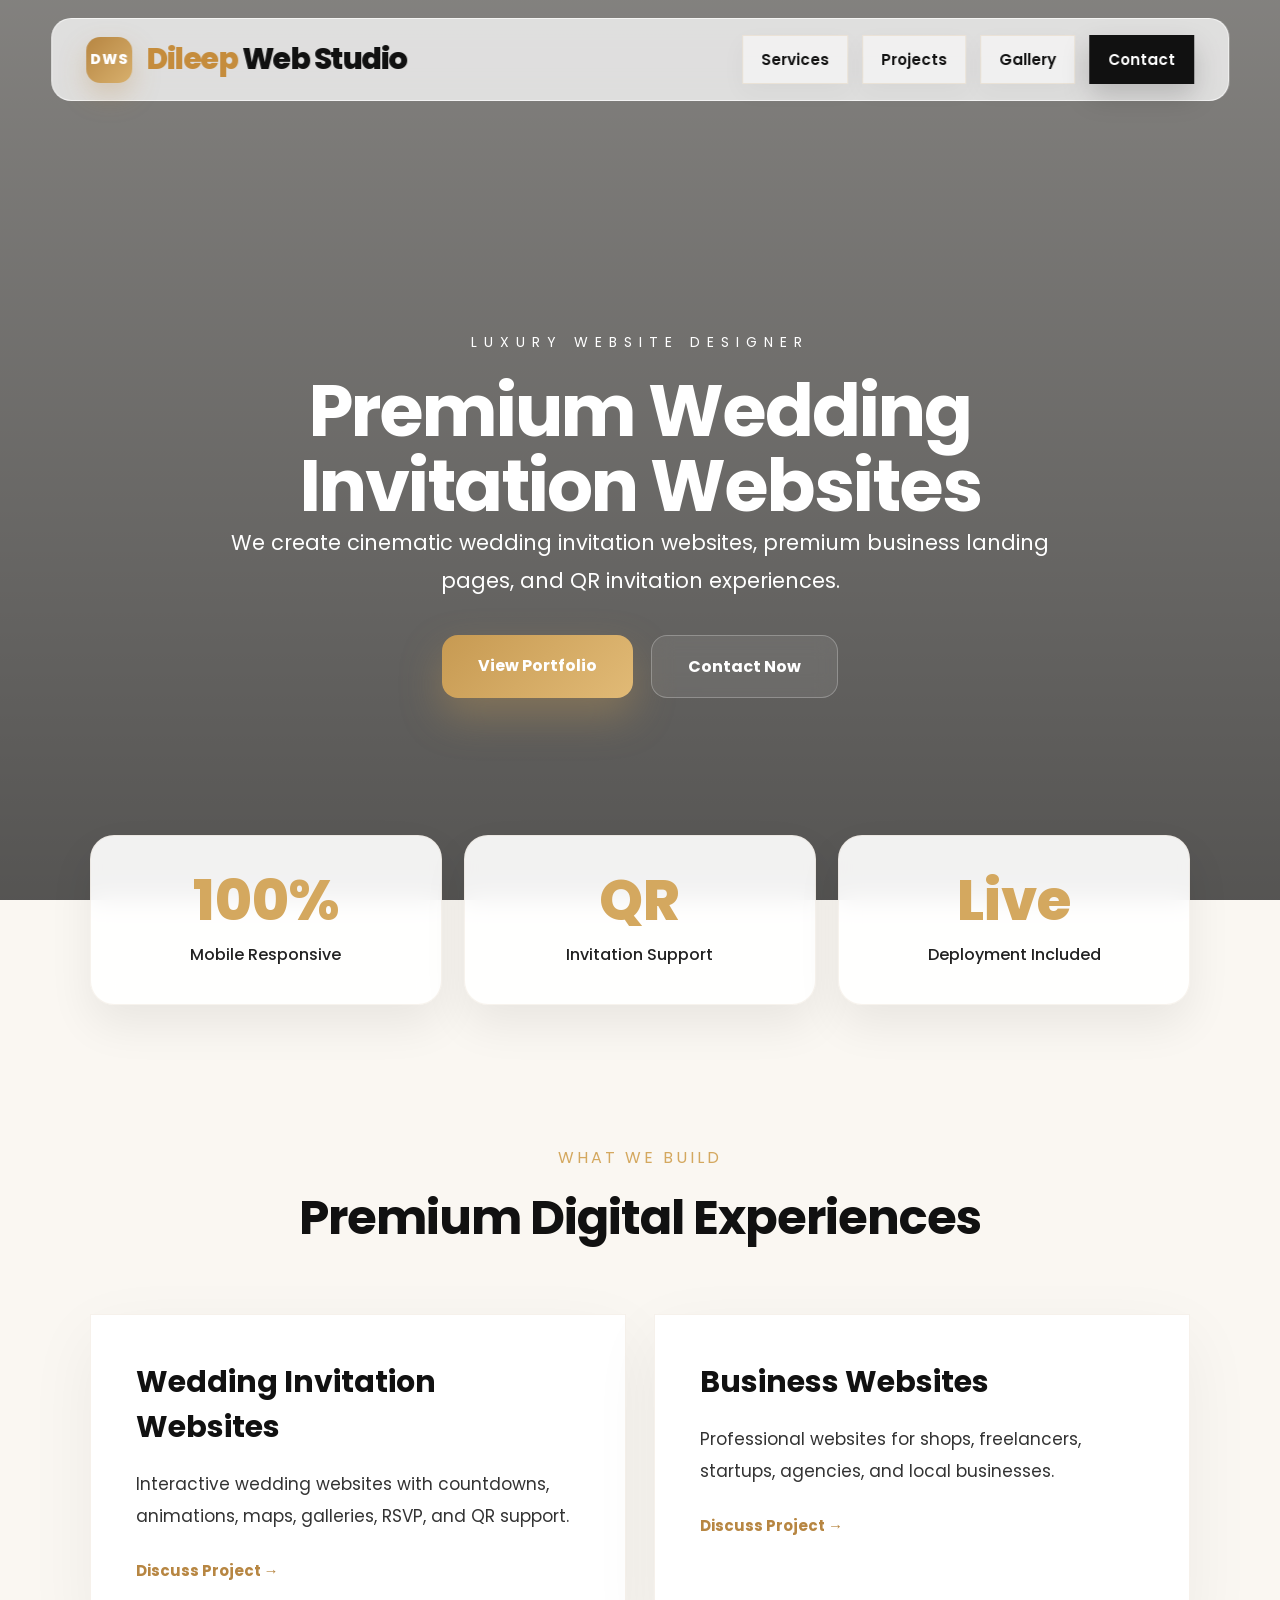
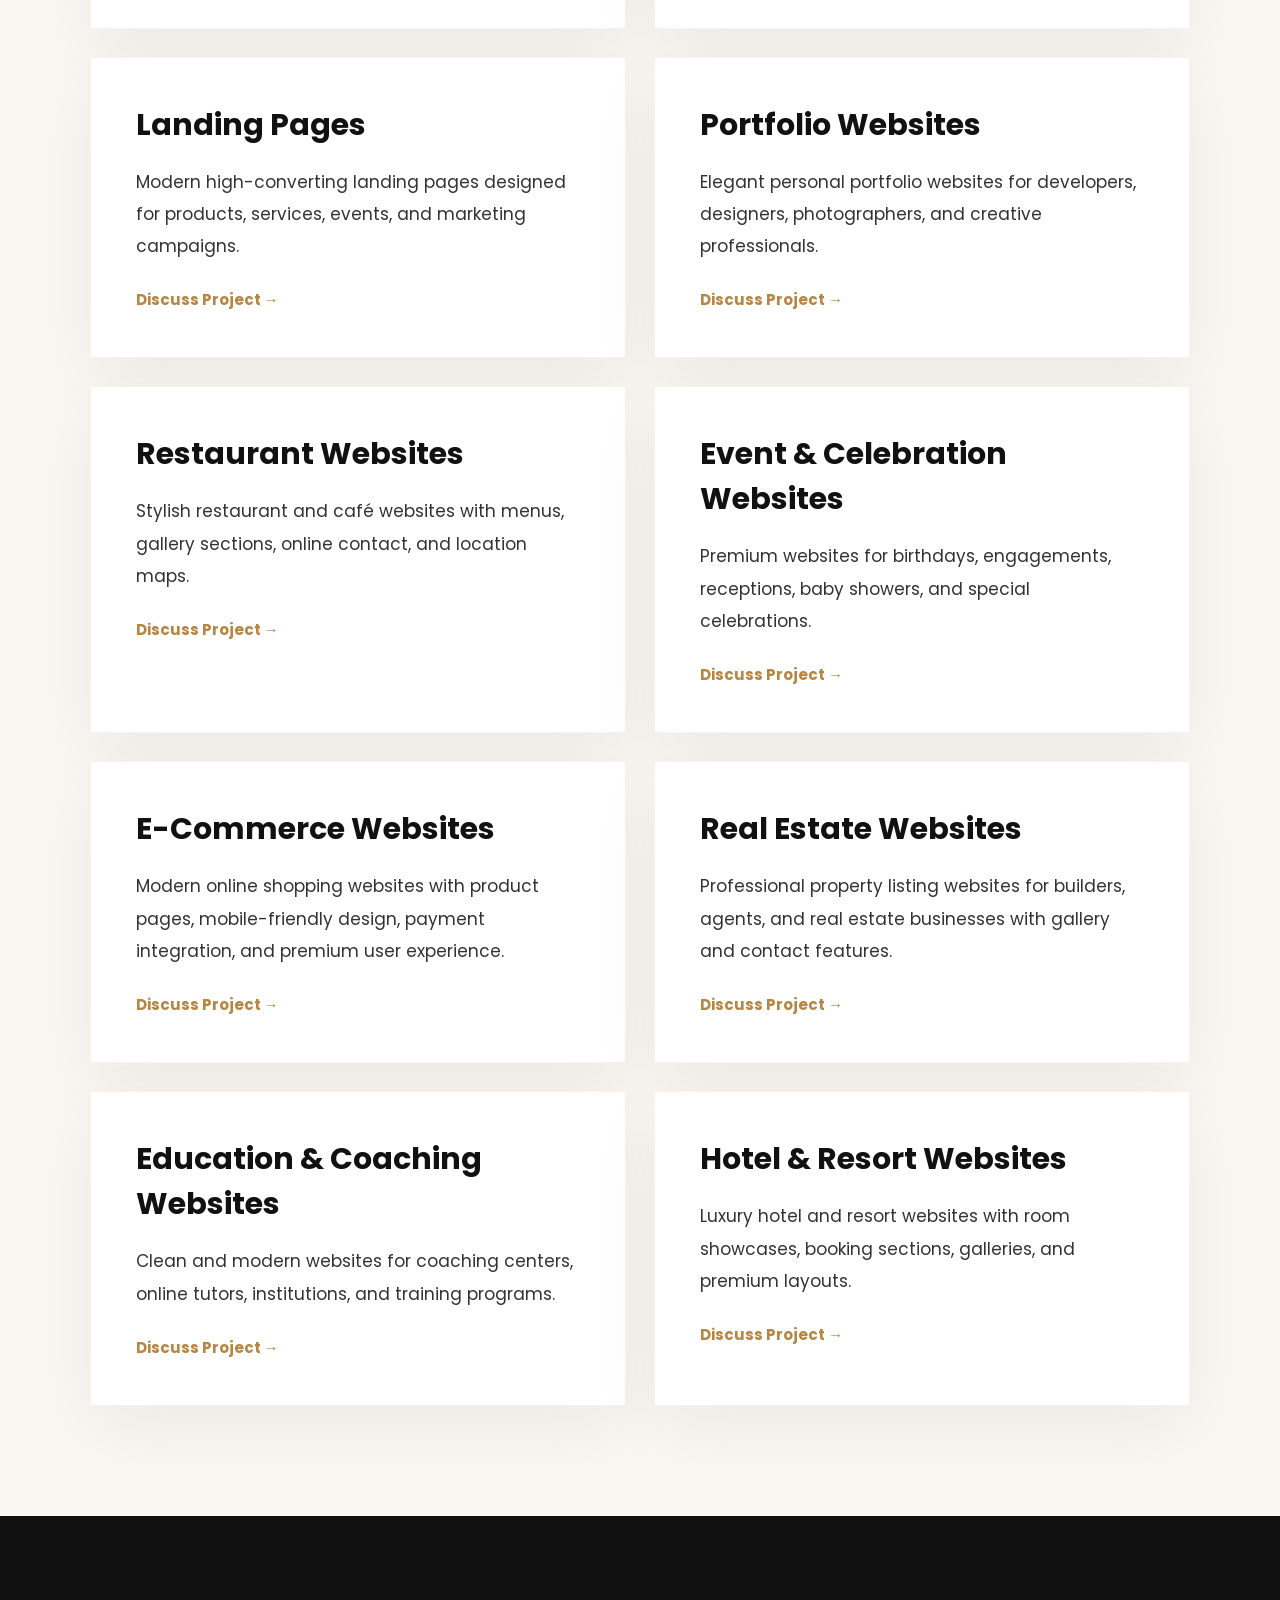
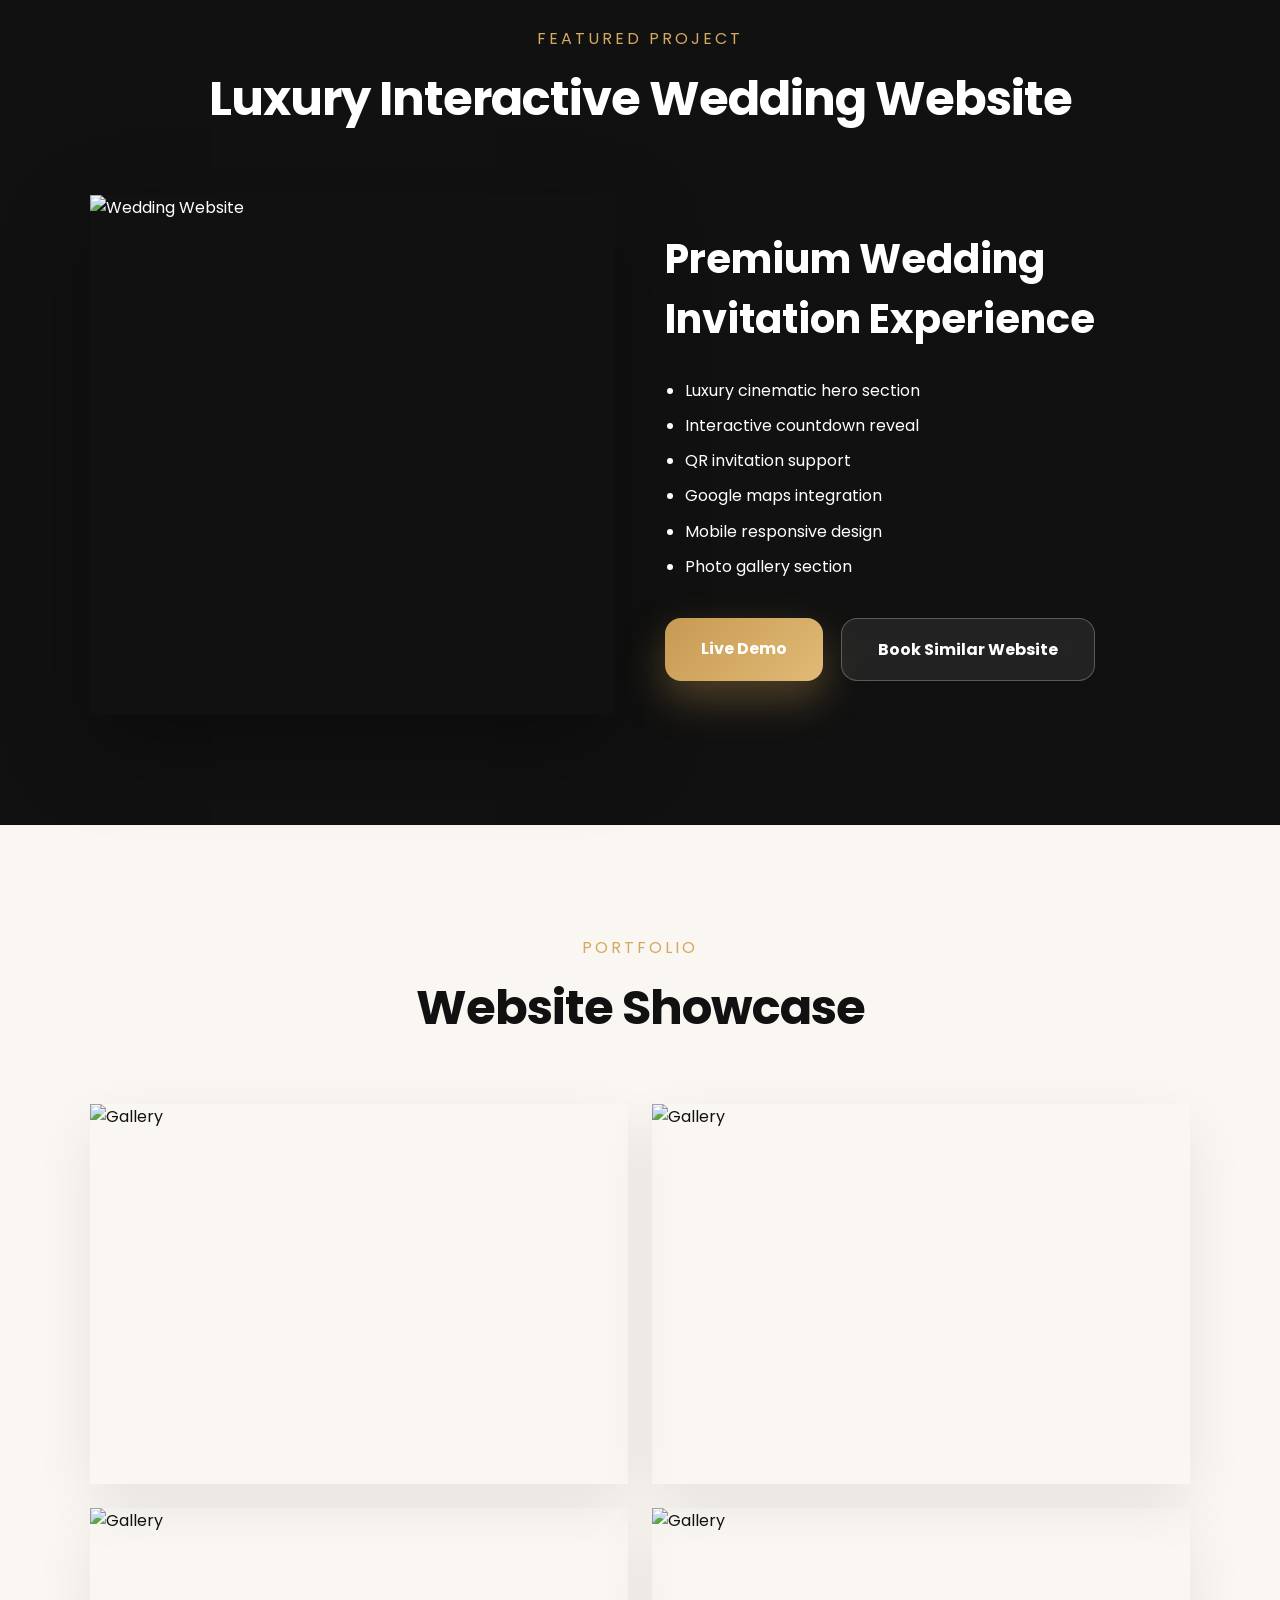
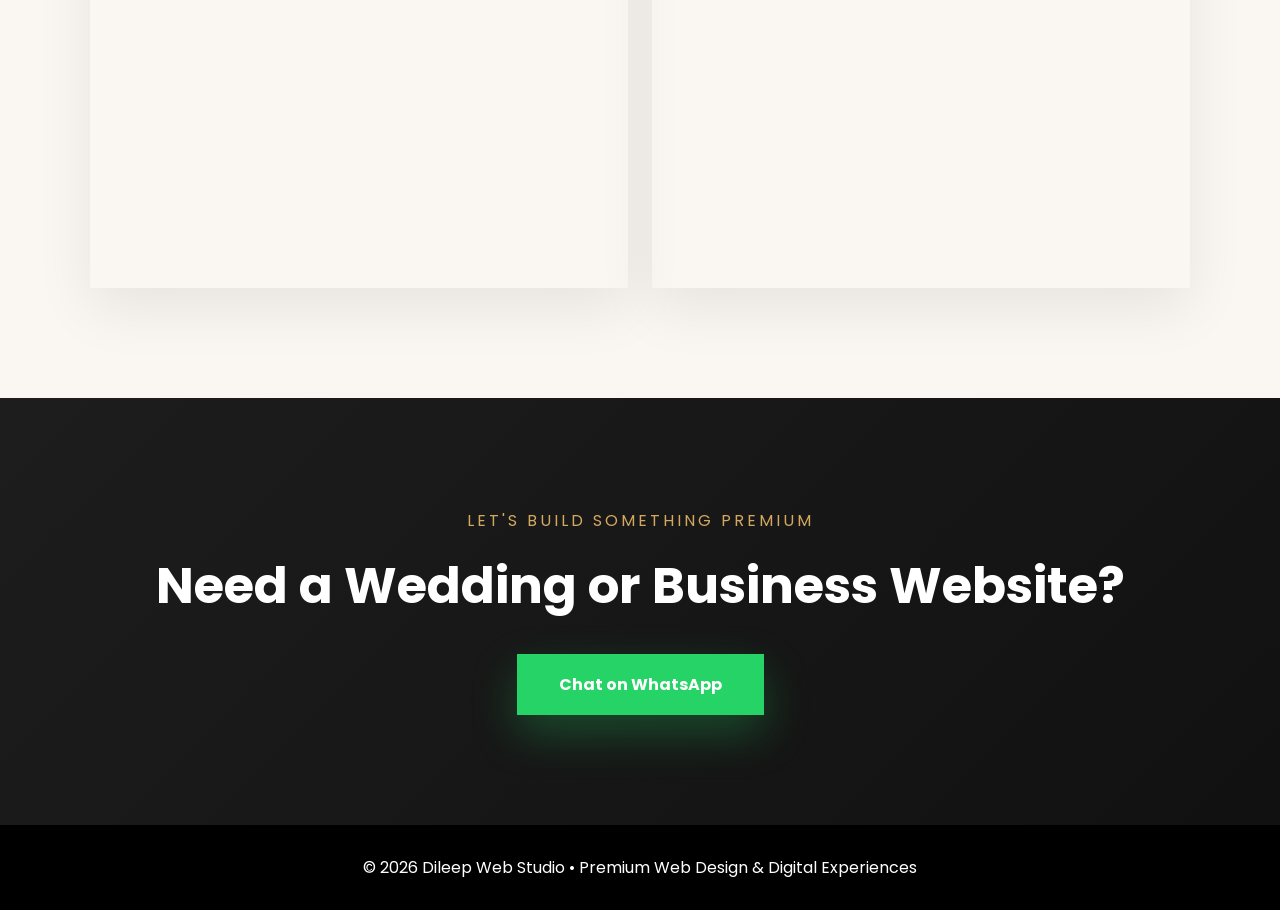
==== index.html @ 104f967a "Updated premium portfolio website UI" ====
<!DOCTYPE html>
<html lang="en">
<head>
  <meta charset="UTF-8" />
  <meta name="viewport" content="width=device-width, initial-scale=1.0" />
  <title>Dileep Web Studio</title>

  <link rel="preconnect" href="https://fonts.googleapis.com">
  <link rel="preconnect" href="https://fonts.gstatic.com" crossorigin>
  <link href="https://fonts.googleapis.com/css2?family=Poppins:wght@300;400;500;600;700&display=swap" rel="stylesheet">

  <link rel="stylesheet" href="style.css" />
</head>

<body>

<header class="navbar">
  <div class="logo">
  <span class="logo-icon">DWS</span>
  <span class="logo-text"><span>Dileep</span> Web Studio</span>
</div>

  <nav>
    <a href="#services">Services</a>
    <a href="#projects">Projects</a>
    <a href="#gallery">Gallery</a>
    <a href="#contact">Contact</a>
  </nav>

  <button class="menu-btn">☰</button>
</header>

<section class="hero">
  <div class="overlay"></div>

  <div class="hero-content">
    <p class="tag">Luxury Website Designer</p>

    <h1>
      Premium Wedding <br>
      Invitation Websites
    </h1>

    <p class="hero-text">
      We create cinematic wedding invitation websites, premium business landing pages,
      and QR invitation experiences.
    </p>

    <div class="hero-buttons">
      <a href="#projects" class="btn primary">View Portfolio</a>
      <a href="#contact" class="btn secondary">Contact Now</a>
    </div>
  </div>
</section>

<section class="stats">
  <div class="stat-card">
    <h2>100%</h2>
    <p>Mobile Responsive</p>
  </div>

  <div class="stat-card">
    <h2>QR</h2>
    <p>Invitation Support</p>
  </div>

  <div class="stat-card">
    <h2>Live</h2>
    <p>Deployment Included</p>
  </div>
</section>

<section class="services" id="services">
  <div class="section-title">
    <p>WHAT WE BUILD</p>
    <h2>Premium Digital Experiences</h2>
  </div>

  <div class="service-grid">
   <div class="service-card">
  <h3>Wedding Invitation Websites</h3>

  <p>
    Interactive wedding websites with countdowns,
    animations, maps, galleries, RSVP, and QR support.
  </p>
  <a 
  href="https://wa.me/91YOURNUMBER?text=Hi%20I%20need%20a%20Wedding%20Invitation%20Website"
  class="service-link"
  target="_blank"
>
  Discuss Project →
</a>
</div>

<div class="service-card">
  <h3>Business Websites</h3>

  <p>
    Professional websites for shops, freelancers,
    startups, agencies, and local businesses.
  </p>
  <a 
  href="https://wa.me/91YOURNUMBER?text=Hi%20I%20need%20a%20Business%20Website"
  class="service-link"
  target="_blank"
>
  Discuss Project →
</a>
</div>

<div class="service-card">
  <h3>Landing Pages</h3>

  <p>
    Modern high-converting landing pages designed
    for products, services, events, and marketing campaigns.
  </p>
  <a 
  href="https://wa.me/91YOURNUMBER?text=Hi%20I%20need%20a%20Landing%20Page"
  class="service-link"
  target="_blank"
>
  Discuss Project →
</a>
</div>

<div class="service-card">
  <h3>Portfolio Websites</h3>

  <p>
    Elegant personal portfolio websites for developers,
    designers, photographers, and creative professionals.
  </p>
  <a 
  href="https://wa.me/91YOURNUMBER?text=Hi%20I%20need%20a%20Portfolio%20Website"
  class="service-link"
  target="_blank"
>
  Discuss Project →
</a>
</div>

<div class="service-card">
  <h3>Restaurant Websites</h3>

  <p>
    Stylish restaurant and café websites with menus,
    gallery sections, online contact, and location maps.
  </p>
  <a 
  href="https://wa.me/91YOURNUMBER?text=Hi%20I%20need%20a%20Restaurant%20Website"
  class="service-link"
  target="_blank"
>
  Discuss Project →
</a>
</div>

<div class="service-card">
  <h3>Event & Celebration Websites</h3>

  <p>
    Premium websites for birthdays, engagements,
    receptions, baby showers, and special celebrations.
  </p>
    <a 
  href="https://wa.me/91YOURNUMBER?text=Hi%20I%20need%20a%20Event%20Website"
  class="service-link"
  target="_blank"
>
  Discuss Project →
</a>
</div>
<div class="service-card">
  <h3>E-Commerce Websites</h3>

  <p>
    Modern online shopping websites with product pages,
    mobile-friendly design, payment integration,
    and premium user experience.
  </p>
    <a 
  href="https://wa.me/91YOURNUMBER?text=Hi%20I%20need%20a%20E-Commerce%20Website"
  class="service-link"
  target="_blank"
>
  Discuss Project →
</a>
</div>

<div class="service-card">
  <h3>Real Estate Websites</h3>

  <p>
    Professional property listing websites for builders,
    agents, and real estate businesses with gallery
    and contact features.
  </p>
    <a 
  href="https://wa.me/91YOURNUMBER?text=Hi%20I%20need%20a%20Real%20Estate%20Website"
  class="service-link"
  target="_blank"
>
  Discuss Project →
</a>
</div>

<div class="service-card">
  <h3>Education & Coaching Websites</h3>

  <p>
    Clean and modern websites for coaching centers,
    online tutors, institutions, and training programs.
  </p>
    <a 
  href="https://wa.me/91YOURNUMBER?text=Hi%20I%20need%20a%20Education%20Website"
  class="service-link"
  target="_blank"
>
  Discuss Project →
</a>
</div>

<div class="service-card">
  <h3>Hotel & Resort Websites</h3>

  <p>
    Luxury hotel and resort websites with room showcases,
    booking sections, galleries, and premium layouts.
  </p>
    <a 
  href="https://wa.me/91YOURNUMBER?text=Hi%20I%20need%20a%20Hotel%20Website"
  class="service-link"
  target="_blank"
>
  Discuss Project →
</a>
</div>
  </div>
</section>

<section class="projects" id="projects">
  <div class="section-title light">
    <p>FEATURED PROJECT</p>
    <h2>Luxury Interactive Wedding Website</h2>
  </div>

  <div class="project-box">
    <div class="project-image">
      <img src="https://images.unsplash.com/photo-1519741497674-611481863552?q=80&w=1600&auto=format&fit=crop" alt="Wedding Website">
    </div>

    <div class="project-content">
      <h3>Premium Wedding Invitation Experience</h3>

      <ul>
        <li>Luxury cinematic hero section</li>
        <li>Interactive countdown reveal</li>
        <li>QR invitation support</li>
        <li>Google maps integration</li>
        <li>Mobile responsive design</li>
        <li>Photo gallery section</li>
      </ul>

      <div class="project-buttons">
        <a 
  href="https://www.dileepwebstudio.com/couples/dileep-shashikala/" 
  class="btn primary"
  target="_blank"
>
  Live Demo
</a>
        <a href="#contact" class="btn secondary">Book Similar Website</a>
      </div>
    </div>
  </div>
</section>

<section class="gallery" id="gallery">
  <div class="section-title">
    <p>PORTFOLIO</p>
    <h2>Website Showcase</h2>
  </div>

  <div class="gallery-grid">
    <img src="https://images.unsplash.com/photo-1520854221256-17451cc331bf?q=80&w=1200&auto=format&fit=crop" alt="Gallery">
    <img src="https://images.unsplash.com/photo-1511285560929-80b456fea0bc?q=80&w=1200&auto=format&fit=crop" alt="Gallery">
    <img src="https://images.unsplash.com/photo-1519225421980-715cb0215aed?q=80&w=1200&auto=format&fit=crop" alt="Gallery">
    <img src="https://images.unsplash.com/photo-1522673607200-164d1b6ce486?q=80&w=1200&auto=format&fit=crop" alt="Gallery">
  </div>
</section>

<section class="contact" id="contact">
  <div class="contact-box">
    <p>LET'S BUILD SOMETHING PREMIUM</p>
    <h2>Need a Wedding or Business Website?</h2>

    <a href="https://wa.me/919999999999" class="whatsapp-btn">
      Chat on WhatsApp
    </a>
  </div>
</section>

<footer>
  <p>© 2026 Dileep Web Studio • Premium Web Design & Digital Experiences</p>
</footer>

<script src="script.js"></script>
<script>
  const menuBtn = document.querySelector(".menu-btn");
  const navMenu = document.querySelector("nav");
  const navLinks = document.querySelectorAll("nav a");

  menuBtn.addEventListener("click", () => {
    navMenu.classList.toggle("active");
  });

  navLinks.forEach((link) => {
    link.addEventListener("click", () => {
      navMenu.classList.remove("active");
    });
  });
</script>
</body>
</html>
---- style.css ----
*{
  margin:0;
  padding:0;
  box-sizing:border-box;
}

html{
  scroll-behavior:smooth;
}

body{
  font-family:'Poppins',sans-serif;
  background:#faf7f2;
  color:#111;
  overflow-x:hidden;
}

img{
  width:100%;
  display:block;
}

/* =========================
   PREMIUM NAVBAR
========================= */

.navbar{
  position:fixed;
  top:18px;
  left:50%;
  transform:translateX(-50%);
  width:92%;
  max-width:1280px;
  z-index:1000;
border-radius:20px;
  display:flex;
  align-items:center;
  justify-content:space-between;

  padding:16px 34px;

  background:rgba(255,255,255,0.72);
  backdrop-filter:blur(18px);
  -webkit-backdrop-filter:blur(18px);

  border:1px solid rgba(255,255,255,0.65);
  box-shadow:0 18px 55px rgba(0,0,0,0.10);
}

.logo{
  display:flex;
  align-items:center;
  gap:14px;
  white-space:nowrap;
}

.logo-icon{
  width:46px;
  height:46px;

  display:flex;
  align-items:center;
  justify-content:center;

  background:linear-gradient(135deg,#b78642,#d8b06d);
  color:white;

  font-size:14px;
  font-weight:800;
  letter-spacing:1px;

  border-radius:14px;

  box-shadow:0 12px 28px rgba(183,134,66,0.28);
}

.logo-text{
  font-size:30px;
  font-weight:800;
  letter-spacing:-1.5px;
  color:#111;
}

.logo-text span{
  color:#c58c3c;
}

nav{
  display:flex;
  align-items:center;
  gap:14px;
}
.menu-btn{
  display:none;
  width:42px;
  height:42px;
  border:none;
  background:#111;
  color:#fff;
  font-size:22px;
  cursor:pointer;
}

nav a{
  text-decoration:none;
  color:#111;
  font-size:15px;
  font-weight:600;

  padding:12px 18px;

  background:rgba(255,255,255,0.55);
  border:1px solid rgba(197,140,60,0.14);

  box-shadow:0 8px 24px rgba(0,0,0,0.04);

  transition:0.35s ease;
}

nav a:hover{
  color:white;
  background:linear-gradient(135deg,#b78642,#d8b06d);
  transform:translateY(-3px);
  box-shadow:0 14px 30px rgba(183,134,66,0.28);
}

nav a::after{
  display:none;
}

nav a:last-child{
  color:white;
  background:#111;
  border:1px solid #111;
  box-shadow:0 12px 28px rgba(0,0,0,0.18);
}

nav a:last-child:hover{
  background:linear-gradient(135deg,#b78642,#d8b06d);
  border-color:transparent;
}

/* =========================
   HERO SECTION
========================= */

.hero{
  position:relative;
  height:100vh;

  background:
    url('https://images.unsplash.com/photo-1511285560929-80b456fea0bc?q=80&w=1800&auto=format&fit=crop')
    center/cover;

  display:flex;
  align-items:center;
  justify-content:center;

  text-align:center;

  padding:130px 20px 0;
}

.overlay{
  position:absolute;
  inset:0;

  background:linear-gradient(
    to bottom,
    rgba(0,0,0,0.48),
    rgba(0,0,0,0.66)
  );
}

.hero-content{
  position:relative;
  z-index:2;

  max-width:820px;
  color:white;
}

.tag{
  letter-spacing:7px;
  font-size:14px;
  margin-bottom:20px;
  text-transform:uppercase;
}

.hero h1{
  font-size:72px;
  line-height:1.05;
  letter-spacing:-2px;
}

.hero-text{
  font-size:21px;
  line-height:1.8;
  margin-bottom:36px;
}

.hero-buttons{
  display:flex;
  justify-content:center;
  gap:18px;
  flex-wrap:wrap;
}

.btn{
  padding:18px 36px;
  text-decoration:none;
  font-weight:700;
  font-size:16px;

  border-radius:16px;

  transition:0.4s ease;
}

.primary{
  background:linear-gradient(
    135deg,
    #c79a52,
    #e1ba76
  );

  color:white;

  box-shadow:
    0 18px 40px rgba(199,154,82,0.35);
}

.secondary{
  border:1px solid rgba(255,255,255,0.25);

  color:white;

  background:rgba(255,255,255,0.08);

  backdrop-filter:blur(10px);
}

.btn:hover{
  transform:translateY(-5px) scale(1.02);
}

/* =========================
   STATS
========================= */

.stats{
  margin-top:-65px;

  position:relative;
  z-index:10;

  padding:0 7% 30px;

  display:grid;
  grid-template-columns:repeat(3,1fr);

  gap:22px;
}

.stat-card{
  background:rgba(255,255,255,0.92);

  backdrop-filter:blur(12px);

  border-radius:24px;

  min-height:170px;

  padding:32px 24px;

  display:flex;
  flex-direction:column;
  align-items:center;
  justify-content:center;

  text-align:center;

  border:1px solid rgba(180,140,90,0.10);

  box-shadow:
    0 20px 45px rgba(0,0,0,0.07);

  transition:0.4s ease;
}

.stat-card:hover{
  transform:translateY(-6px);
}

.stat-card h2{
  font-size:56px;
  line-height:1;

  color:#d4a85f;

  margin-bottom:14px;

  font-weight:800;
}

.stat-card p{
  font-size:16px;
  line-height:1.5;

  color:#222;

  font-weight:500;
}

/* =========================
   COMMON SECTION
========================= */

.services,
.projects,
.gallery,
.contact{
  padding:110px 7%;
}

.section-title{
  text-align:center;
  margin-bottom:60px;
}

.section-title p{
  letter-spacing:3px;
  color:#d4a85f;
  margin-bottom:12px;
  text-transform:uppercase;
}

.section-title h2{
  font-size:48px;
  letter-spacing:-1px;
}

/* =========================
   SERVICES
========================= */

.service-grid{
  display:grid;
  grid-template-columns:repeat(2,1fr);
  gap:28px;
}

.service-card{
  background:white;

  padding:45px;

  box-shadow:
    0 22px 65px rgba(0,0,0,0.055);

  border:1px solid rgba(180,140,90,0.12);

  transition:0.4s ease;
}

.service-card:hover{
  transform:translateY(-8px);

  box-shadow:
    0 30px 80px rgba(0,0,0,0.09);
}

.service-card h3{
  margin-bottom:18px;
  font-size:30px;
}

.service-card p{
  line-height:1.9;
  font-size:17px;
  color:#333;
}
.service-link{
  display:inline-flex;
  align-items:center;

  margin-top:26px;

  text-decoration:none;

  color:#b78642;

  font-size:15px;
  font-weight:700;

  transition:0.35s ease;
}

.service-link:hover{
  transform:translateX(6px);
  color:#111;
}

/* =========================
   PROJECTS
========================= */

.projects{
  background:#111;
  color:white;
}

.light h2{
  color:white;
}

.project-box{
  display:grid;
  grid-template-columns:1fr 1fr;
  gap:50px;
  align-items:center;
}

.project-image img{
  height:520px;
  object-fit:cover;

  box-shadow:
    0 30px 80px rgba(0,0,0,0.35);
}

.project-content h3{
  font-size:40px;
  margin-bottom:24px;
}

.project-content ul{
  margin-bottom:34px;
  line-height:2.2;
  padding-left:20px;
}

.project-buttons{
  display:flex;
  gap:18px;
  flex-wrap:wrap;
}

/* =========================
   GALLERY
========================= */

.gallery-grid{
  display:grid;
  grid-template-columns:repeat(2,1fr);
  gap:24px;
}

.gallery-grid img{
  height:380px;
  object-fit:cover;

  box-shadow:
    0 20px 55px rgba(0,0,0,0.08);
}

/* =========================
   CONTACT
========================= */

.contact{
  background:linear-gradient(
    135deg,
    #1d1d1d,
    #111
  );

  color:white;
  text-align:center;
}

.contact-box p{
  letter-spacing:3px;
  margin-bottom:16px;
  color:#d4a85f;
}

.contact-box h2{
  font-size:50px;
  margin-bottom:30px;
}

.whatsapp-btn{
  display:inline-block;

  padding:18px 42px;

  background:#25d366;

  color:white;
  text-decoration:none;
  font-weight:700;

  box-shadow:
    0 18px 45px rgba(37,211,102,0.28);

  transition:0.4s ease;
}

.whatsapp-btn:hover{
  transform:translateY(-5px);
}

/* =========================
   FOOTER
========================= */

footer{
  padding:30px;
  text-align:center;
  background:#000;
  color:white;
}

/* =========================
   TABLET
========================= */

@media(max-width:992px){

  .hero h1{
    font-size:58px;
  }

  .stats,
  .service-grid,
  .project-box,
  .gallery-grid{
    grid-template-columns:1fr;
  }
}

/* =========================
   MOBILE
========================= */

@media(max-width:768px){

  .navbar{
    width:94%;
    padding:16px 20px;
  }

  .logo-icon{
    width:38px;
    height:38px;
    font-size:12px;
    border-radius:11px;
  }

  .logo-text{
    font-size:20px;
  }

nav{
    position:absolute;
    top:78px;
    right:20px;

    display:none;
    flex-direction:column;
    gap:12px;

    width:220px;
    padding:18px;

    background:rgba(255,255,255,0.95);
    box-shadow:0 20px 50px rgba(0,0,0,0.18);
  }

  nav.active{
    display:flex;
  }

  nav a{
    width:100%;
    text-align:center;
  }

  .menu-btn{
    display:flex;
    align-items:center;
    justify-content:center;
  }

  .hero{
    height:95vh;
    padding-top:110px;
  }

  .tag{
    font-size:12px;
    letter-spacing:4px;
  }

  .hero h1{
    font-size:42px;
    letter-spacing:-1px;
  }

  .hero-text{
    font-size:16px;
  }

  .btn{
    padding:14px 26px;
  }

  .services,
  .projects,
  .gallery,
  .contact{
    padding:80px 6%;
  }

  .section-title h2{
    font-size:34px;
  }

  .project-content h3,
  .contact-box h2{
    font-size:34px;
  }

  .service-card,
  .stat-card{
    padding:32px;
  }

  .gallery-grid img{
    height:260px;
  }
}
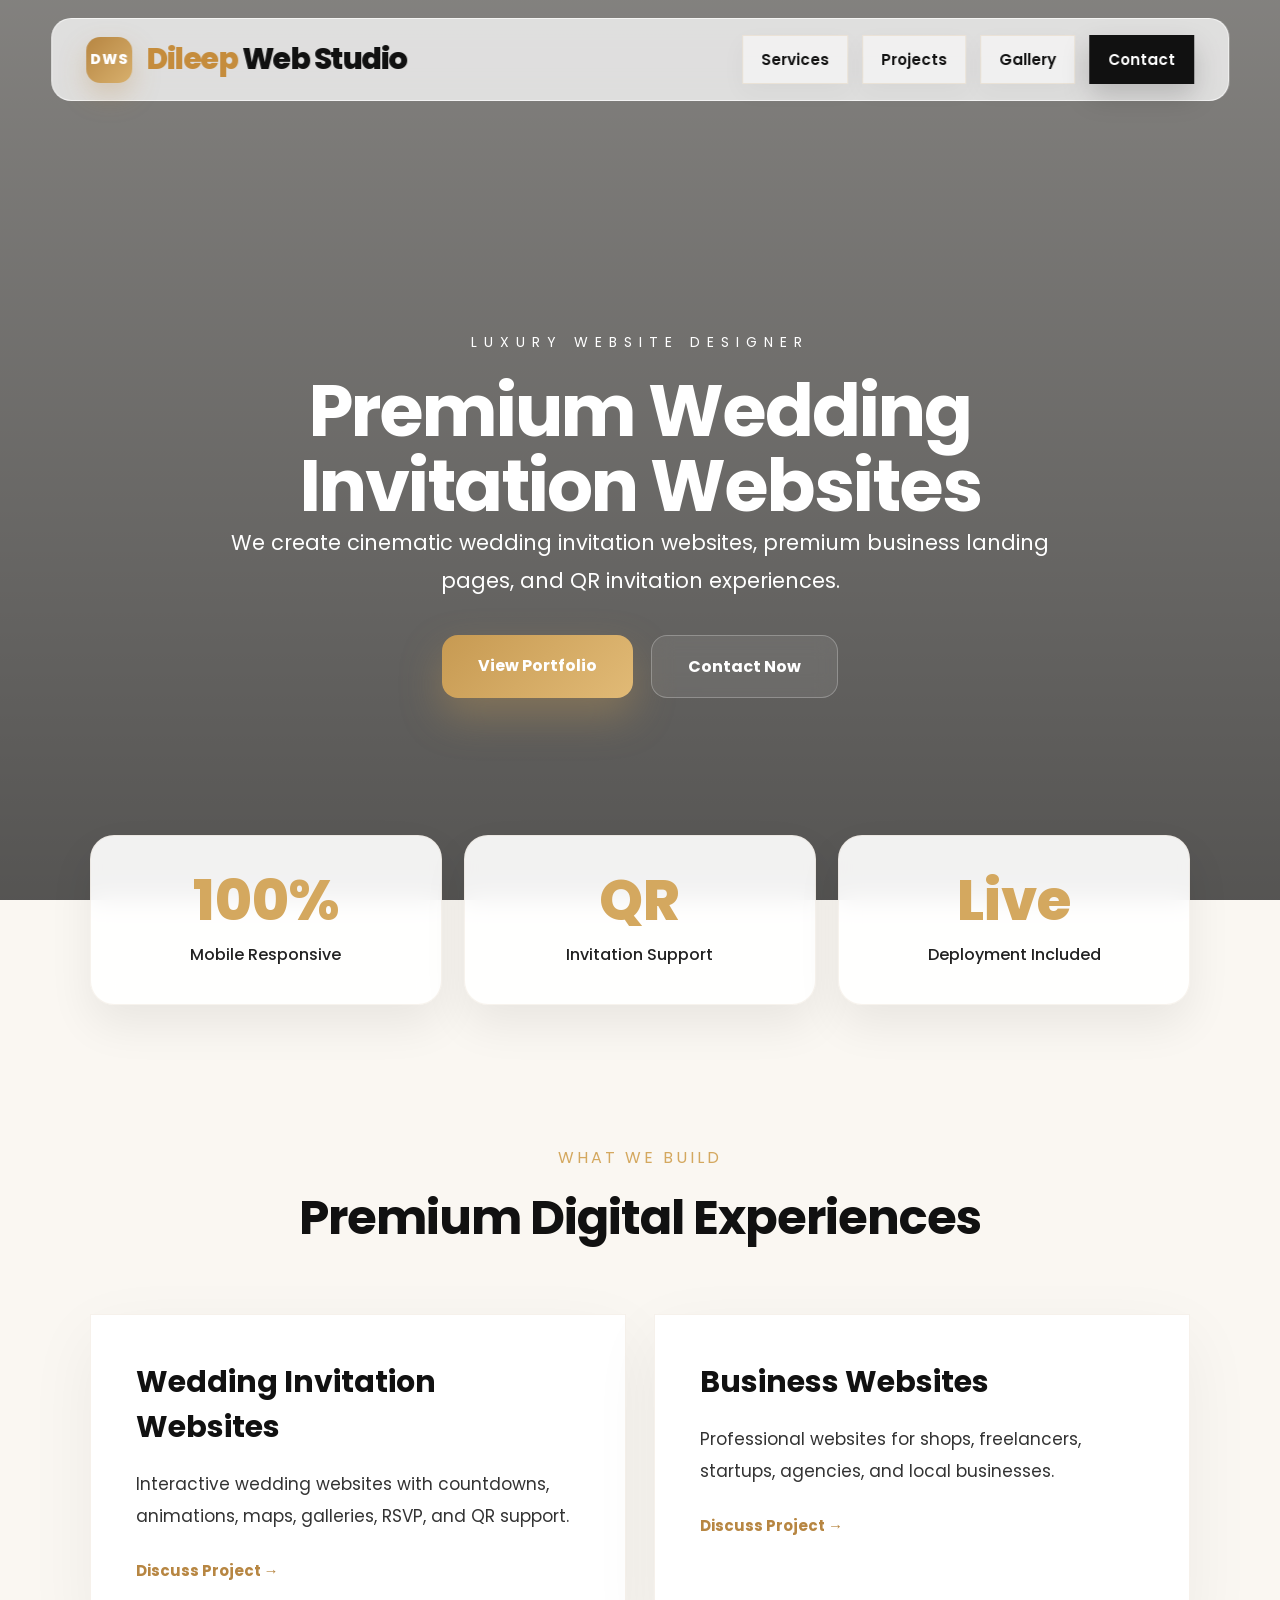
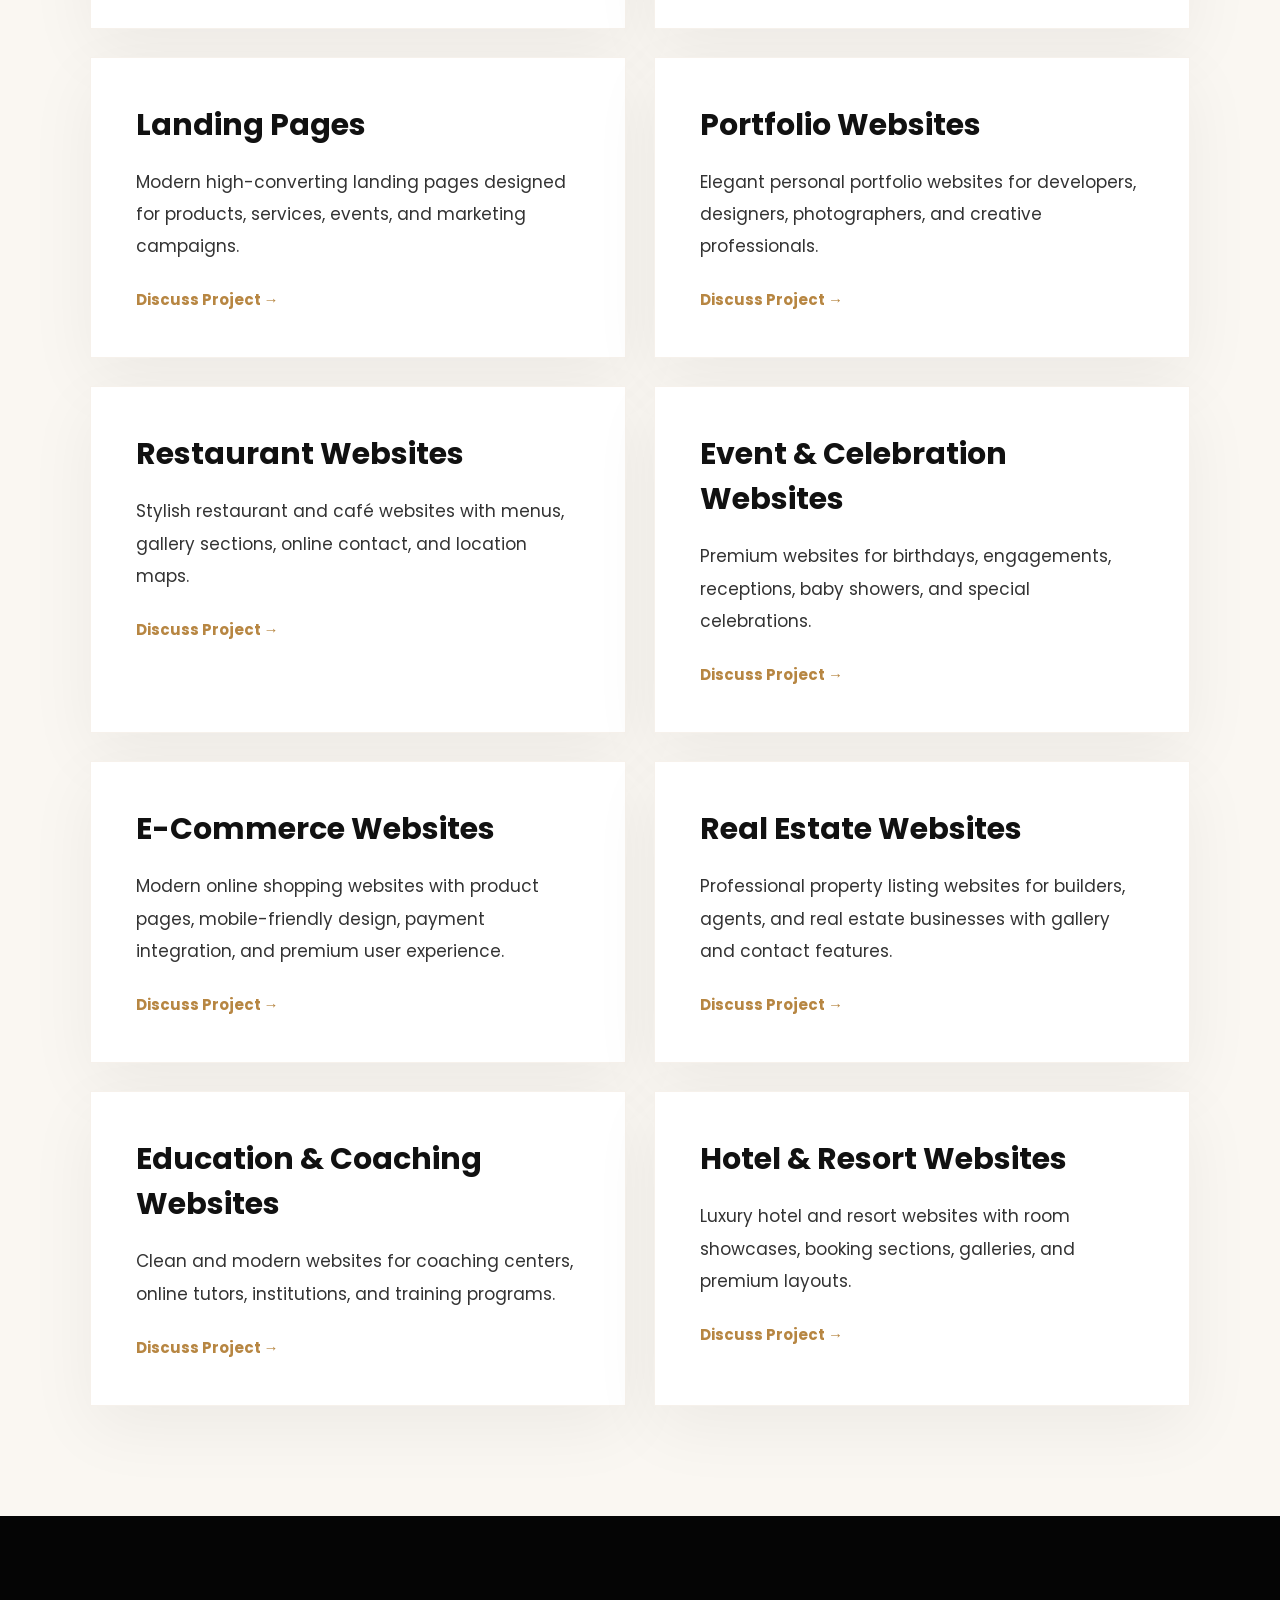
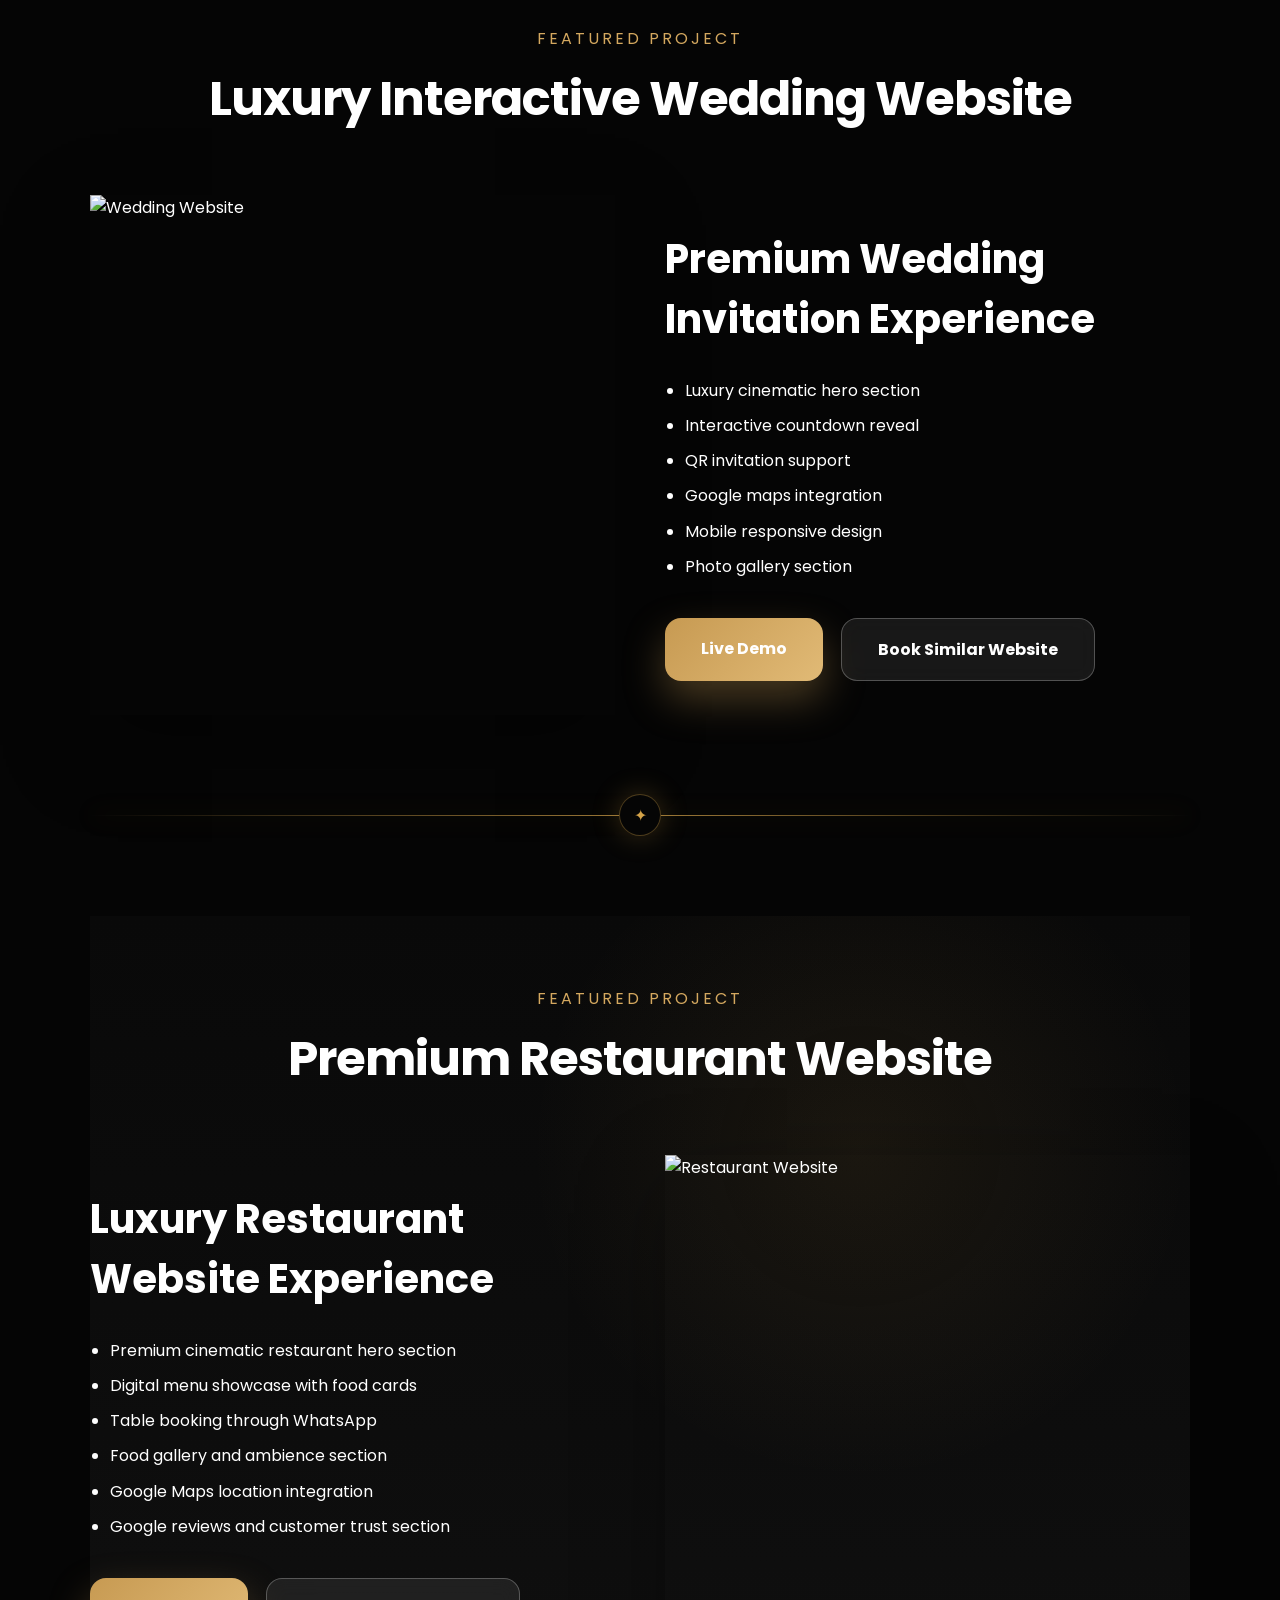
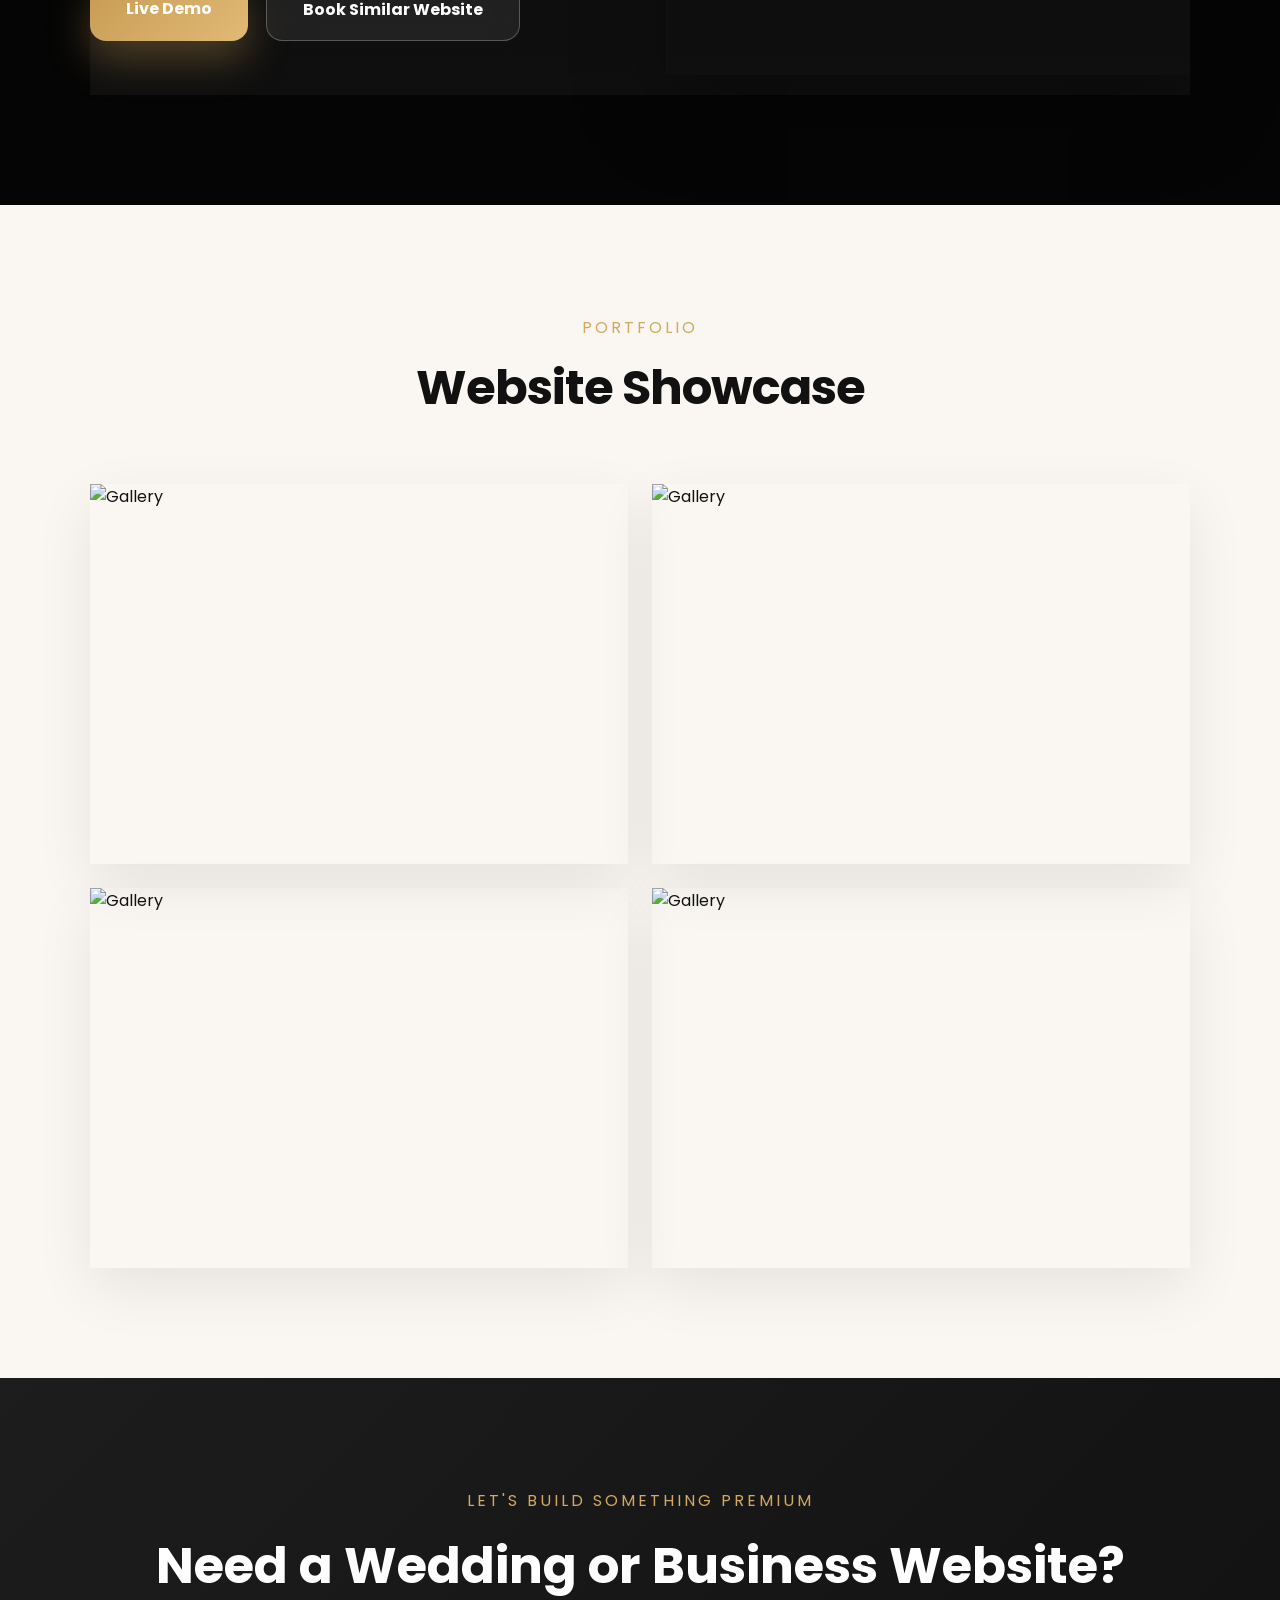
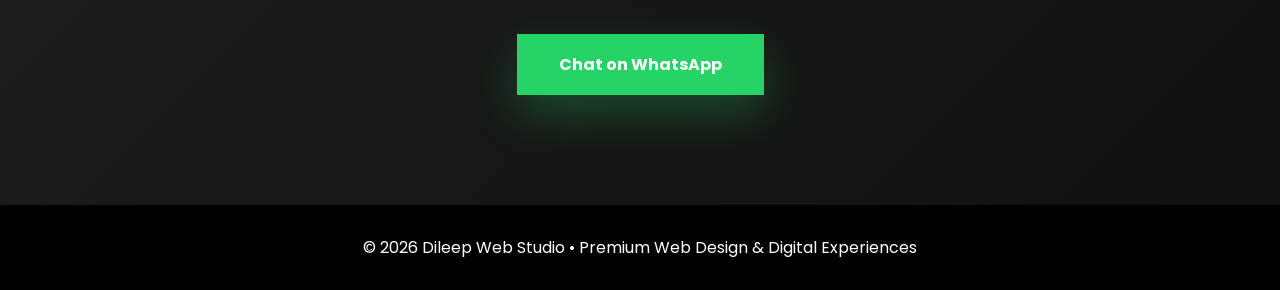
==== commit 4ead2d3a: "Resturat details in home page" ====
--- a/index.html
+++ b/index.html
@@ -241,40 +241,79 @@
 </section>
 
 <section class="projects" id="projects">
+  <div class="featured-project">
+    <div class="section-title light">
+      <p>FEATURED PROJECT</p>
+      <h2>Luxury Interactive Wedding Website</h2>
+    </div>
+
+    <div class="project-box">
+      <div class="project-image">
+        <img src="https://images.unsplash.com/photo-1519741497674-611481863552?q=80&w=1600&auto=format&fit=crop" alt="Wedding Website">
+      </div>
+
+      <div class="project-content">
+        <h3>Premium Wedding Invitation Experience</h3>
+
+        <ul>
+          <li>Luxury cinematic hero section</li>
+          <li>Interactive countdown reveal</li>
+          <li>QR invitation support</li>
+          <li>Google maps integration</li>
+          <li>Mobile responsive design</li>
+          <li>Photo gallery section</li>
+        </ul>
+
+        <div class="project-buttons">
+          <a href="https://www.dileepwebstudio.com/couples/dileep-shashikala/" class="btn primary" target="_blank">
+            Live Demo
+          </a>
+          <a href="#contact" class="btn secondary">Book Similar Website</a>
+        </div>
+      </div>
+    </div>
+  </div>
+
+  <div class="project-divider">
+    <span>✦</span>
+  </div>
+
+
+  <div class="featured-project restaurant-featured">
   <div class="section-title light">
     <p>FEATURED PROJECT</p>
-    <h2>Luxury Interactive Wedding Website</h2>
-  </div>
-
-  <div class="project-box">
+    <h2>Premium Restaurant Website</h2>
+  </div>
+
+  <div class="project-box restaurant-layout">
+    <div class="project-content">
+      <h3>Luxury Restaurant Website Experience</h3>
+
+      <ul>
+        <li>Premium cinematic restaurant hero section</li>
+        <li>Digital menu showcase with food cards</li>
+        <li>Table booking through WhatsApp</li>
+        <li>Food gallery and ambience section</li>
+        <li>Google Maps location integration</li>
+        <li>Google reviews and customer trust section</li>
+      </ul>
+
+      <div class="project-buttons">
+        <a href="./restaurant-website/" class="btn primary" target="_blank">
+          Live Demo
+        </a>
+
+        <a href="https://wa.me/91YOURNUMBER?text=Hi%20I%20need%20a%20Restaurant%20Website" class="btn secondary" target="_blank">
+          Book Similar Website
+        </a>
+      </div>
+    </div>
+
     <div class="project-image">
-      <img src="https://images.unsplash.com/photo-1519741497674-611481863552?q=80&w=1600&auto=format&fit=crop" alt="Wedding Website">
-    </div>
-
-    <div class="project-content">
-      <h3>Premium Wedding Invitation Experience</h3>
-
-      <ul>
-        <li>Luxury cinematic hero section</li>
-        <li>Interactive countdown reveal</li>
-        <li>QR invitation support</li>
-        <li>Google maps integration</li>
-        <li>Mobile responsive design</li>
-        <li>Photo gallery section</li>
-      </ul>
-
-      <div class="project-buttons">
-        <a 
-  href="https://www.dileepwebstudio.com/couples/dileep-shashikala/" 
-  class="btn primary"
-  target="_blank"
->
-  Live Demo
-</a>
-        <a href="#contact" class="btn secondary">Book Similar Website</a>
-      </div>
-    </div>
-  </div>
+      <img src="https://images.unsplash.com/photo-1517248135467-4c7edcad34c4?q=80&w=1600&auto=format&fit=crop" alt="Restaurant Website">
+    </div>
+  </div>
+</div>
 </section>
 
 <section class="gallery" id="gallery">
--- a/style.css
+++ b/style.css
@@ -445,6 +445,70 @@
   gap:18px;
   flex-wrap:wrap;
 }
+.restaurant-title {
+  margin-top: 110px;
+}
+
+.restaurant-project {
+  margin-top: 10px;
+}
+
+.restaurant-image img {
+  border-radius: 0;
+}
+.featured-project {
+  width: 100%;
+}
+
+.restaurant-featured {
+  margin-top: 0;
+  padding: 70px 0 20px;
+  background:
+    radial-gradient(circle at 70% 30%, rgba(212,163,73,0.08), transparent 35%),
+    linear-gradient(180deg, #090909, #0f0f0f);
+}
+.restaurant-layout {
+  grid-template-columns: 1fr 1fr;
+}
+
+.restaurant-featured .project-box {
+  display: grid;
+}
+.projects {
+  background: #050505;
+}
+
+.project-divider {
+  max-width: 1200px;
+  margin: 100px auto;
+  height: 1px;
+  position: relative;
+  background: linear-gradient(
+    90deg,
+    transparent,
+    rgba(212,163,73,0.75),
+    transparent
+  );
+  box-shadow: 0 0 25px rgba(212,163,73,0.35);
+}
+
+.project-divider span {
+  position: absolute;
+  left: 50%;
+  top: 50%;
+  transform: translate(-50%, -50%);
+  background: #050505;
+  color: #d4a349;
+  width: 42px;
+  height: 42px;
+  display: grid;
+  place-items: center;
+  border-radius: 50%;
+  border: 1px solid rgba(212,163,73,0.35);
+  box-shadow: 0 0 28px rgba(212,163,73,0.25);
+}
+
+
 
 /* =========================
    GALLERY
@@ -538,6 +602,34 @@
   .gallery-grid{
     grid-template-columns:1fr;
   }
+.restaurant-title {
+    margin-top: 80px;
+  }
+   .restaurant-layout {
+    grid-template-columns: 1fr;
+  }
+
+  .restaurant-project .project-image,
+  .restaurant-project .project-content {
+    order: initial;
+  }
+    .restaurant-layout .project-content {
+    order: 2;
+  }
+
+  .restaurant-layout .project-image {
+    order: 1;
+  }
+
+.restaurant-image img {
+  border-radius: 0;
+}
+.restaurant-featured {
+    margin-top: 80px;
+  }
+  .project-divider {
+    margin: 75px auto;
+  }
 }
 
 /* =========================
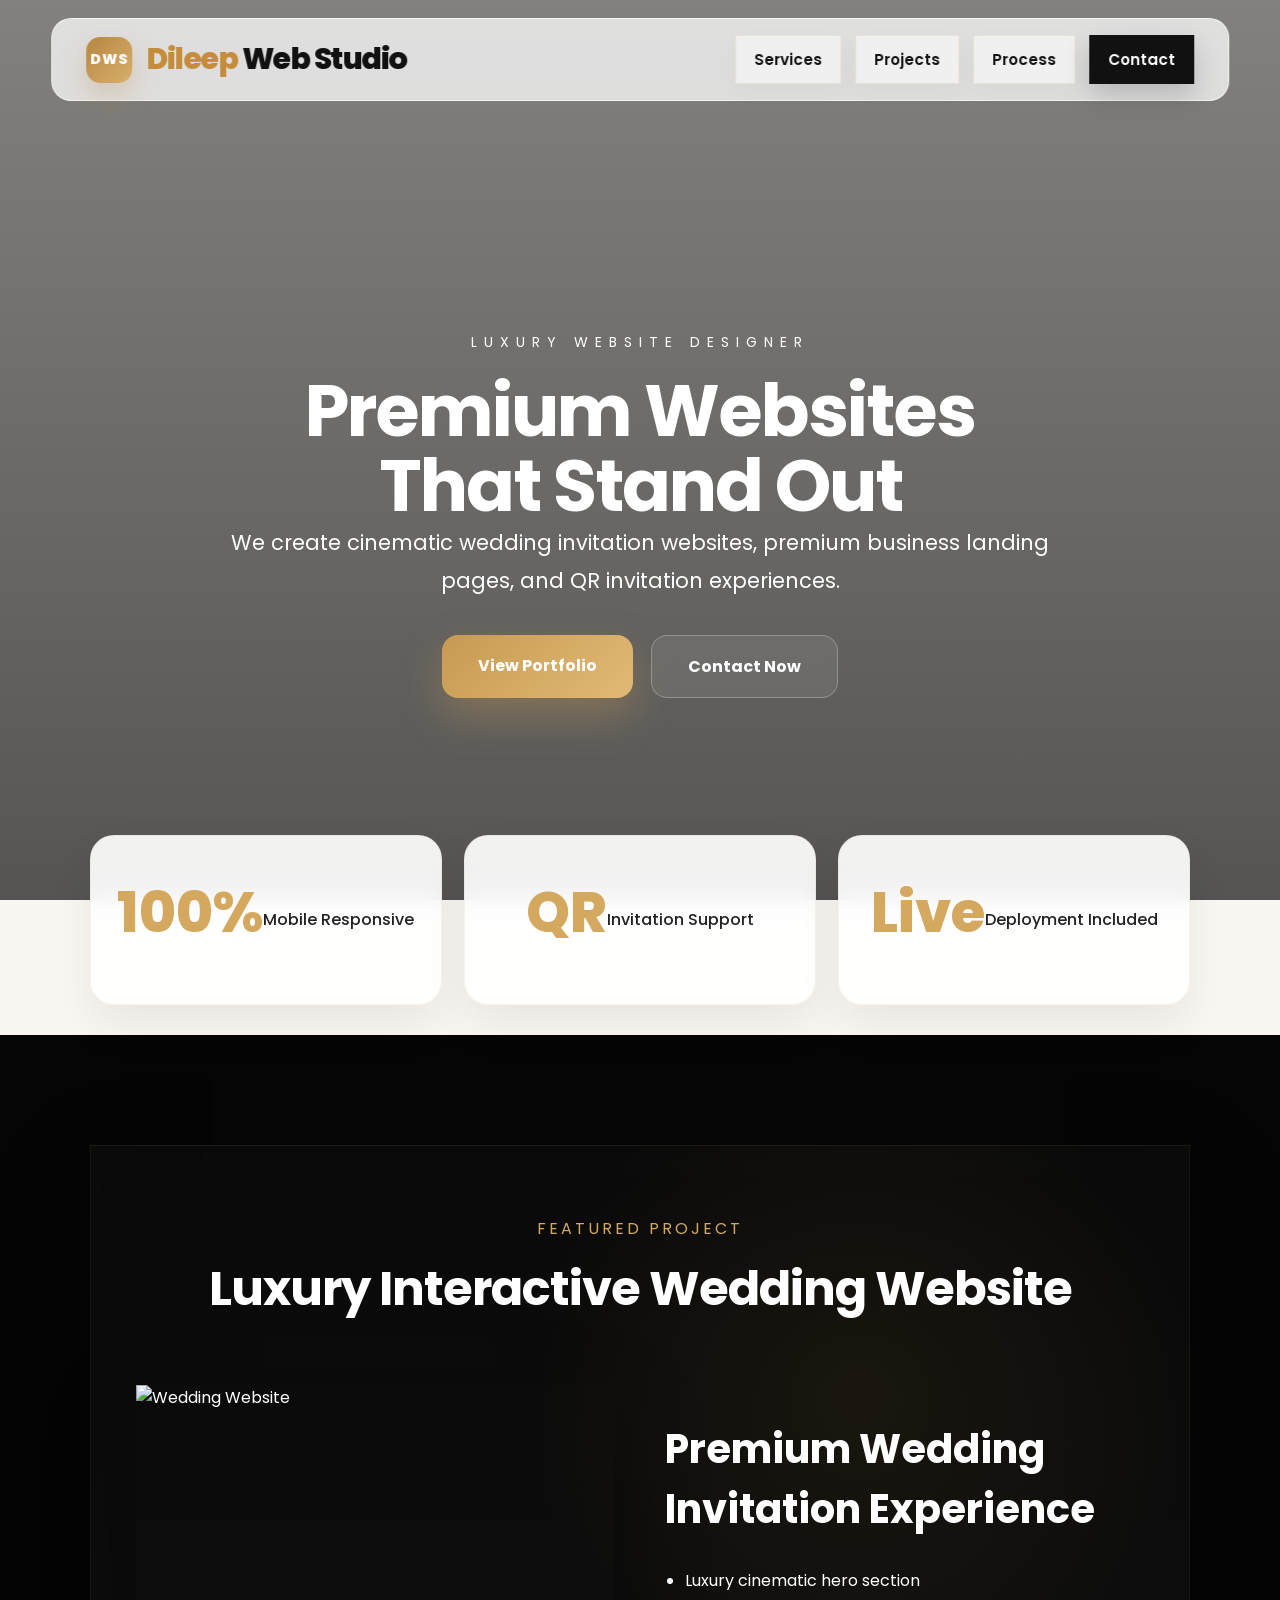
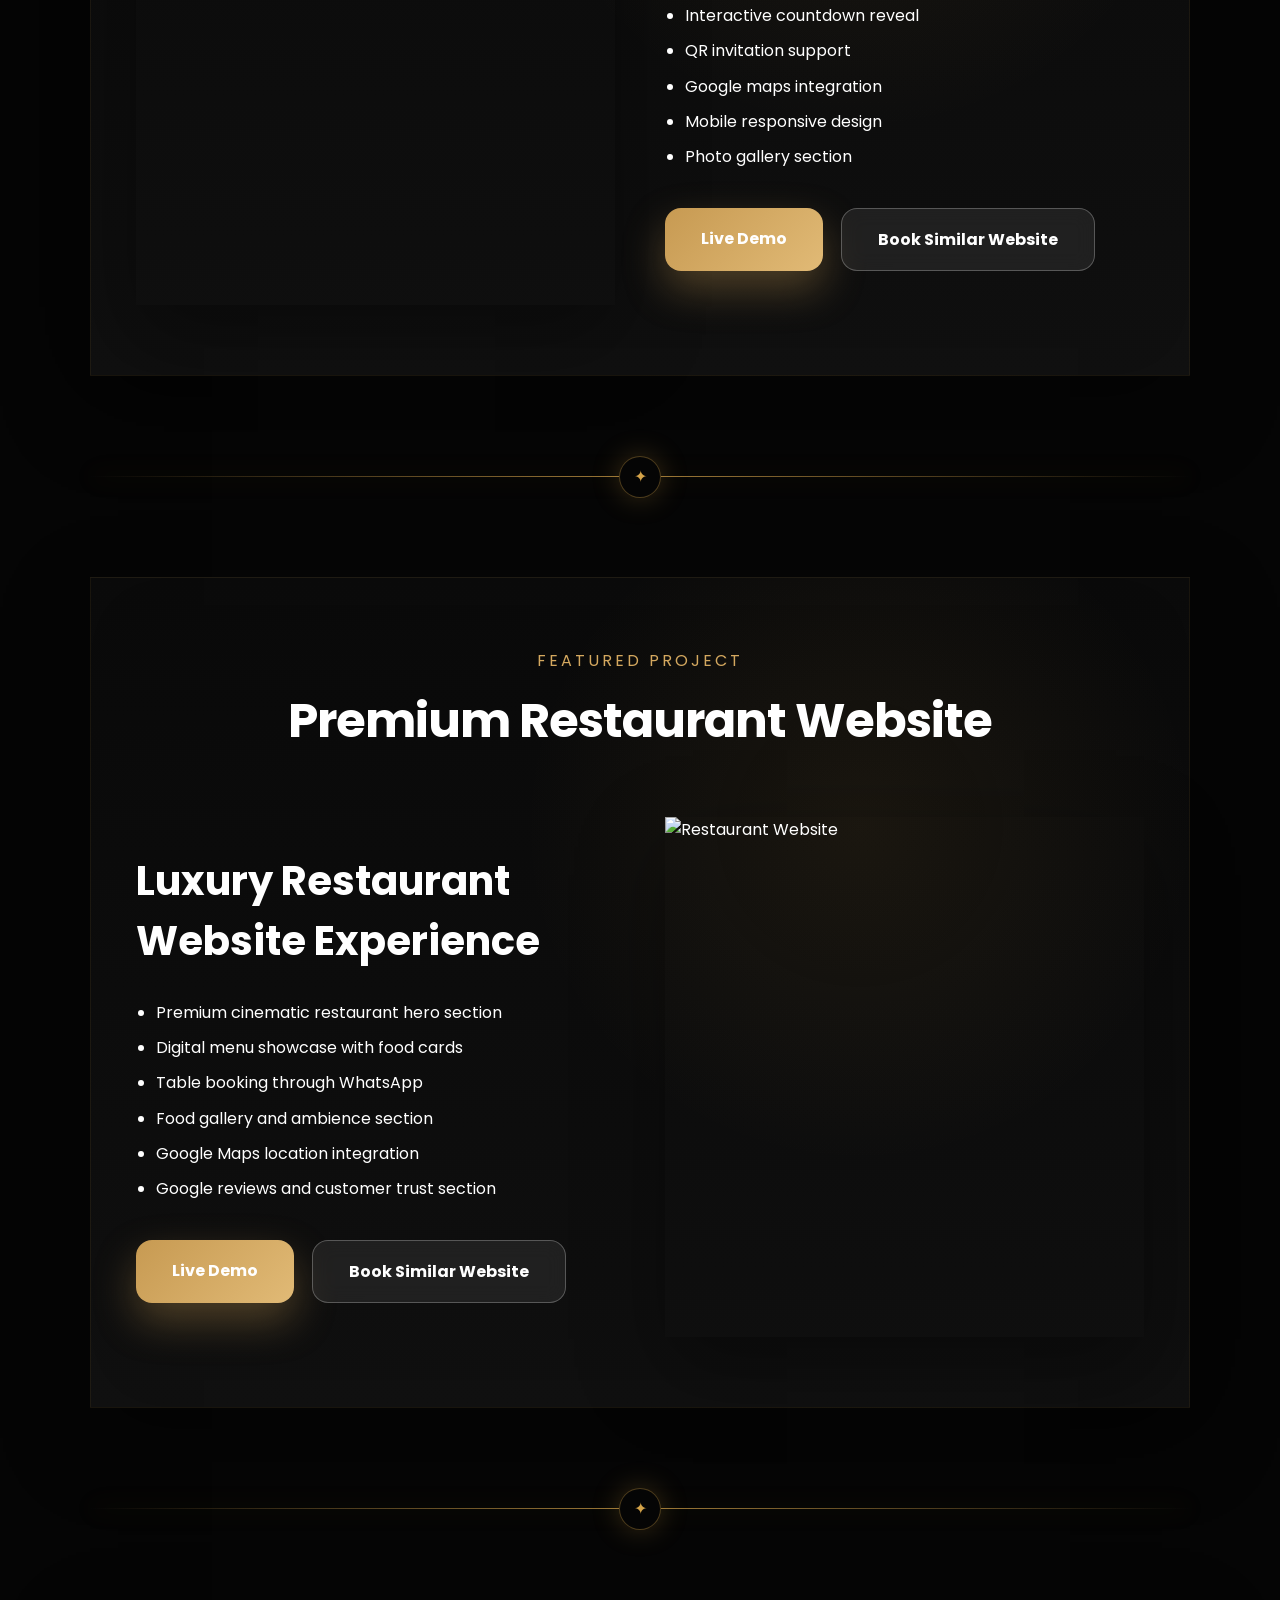
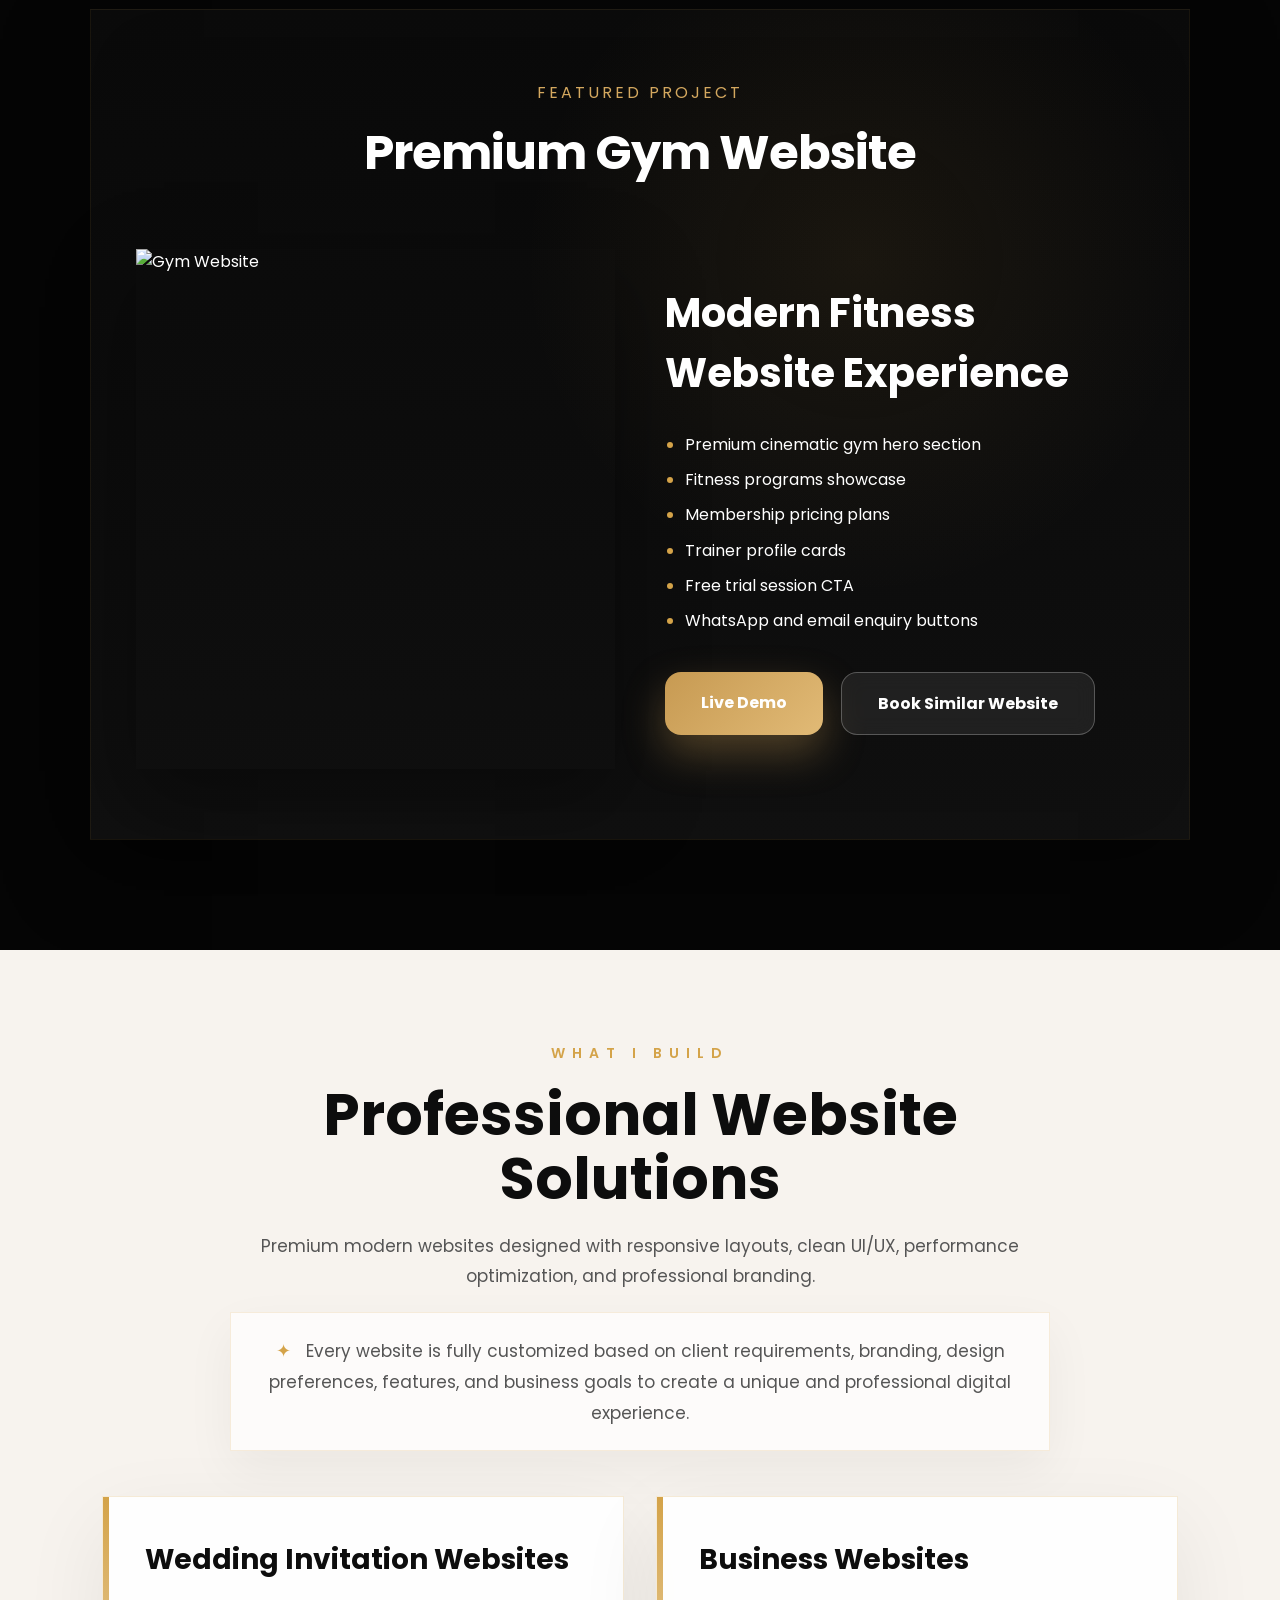
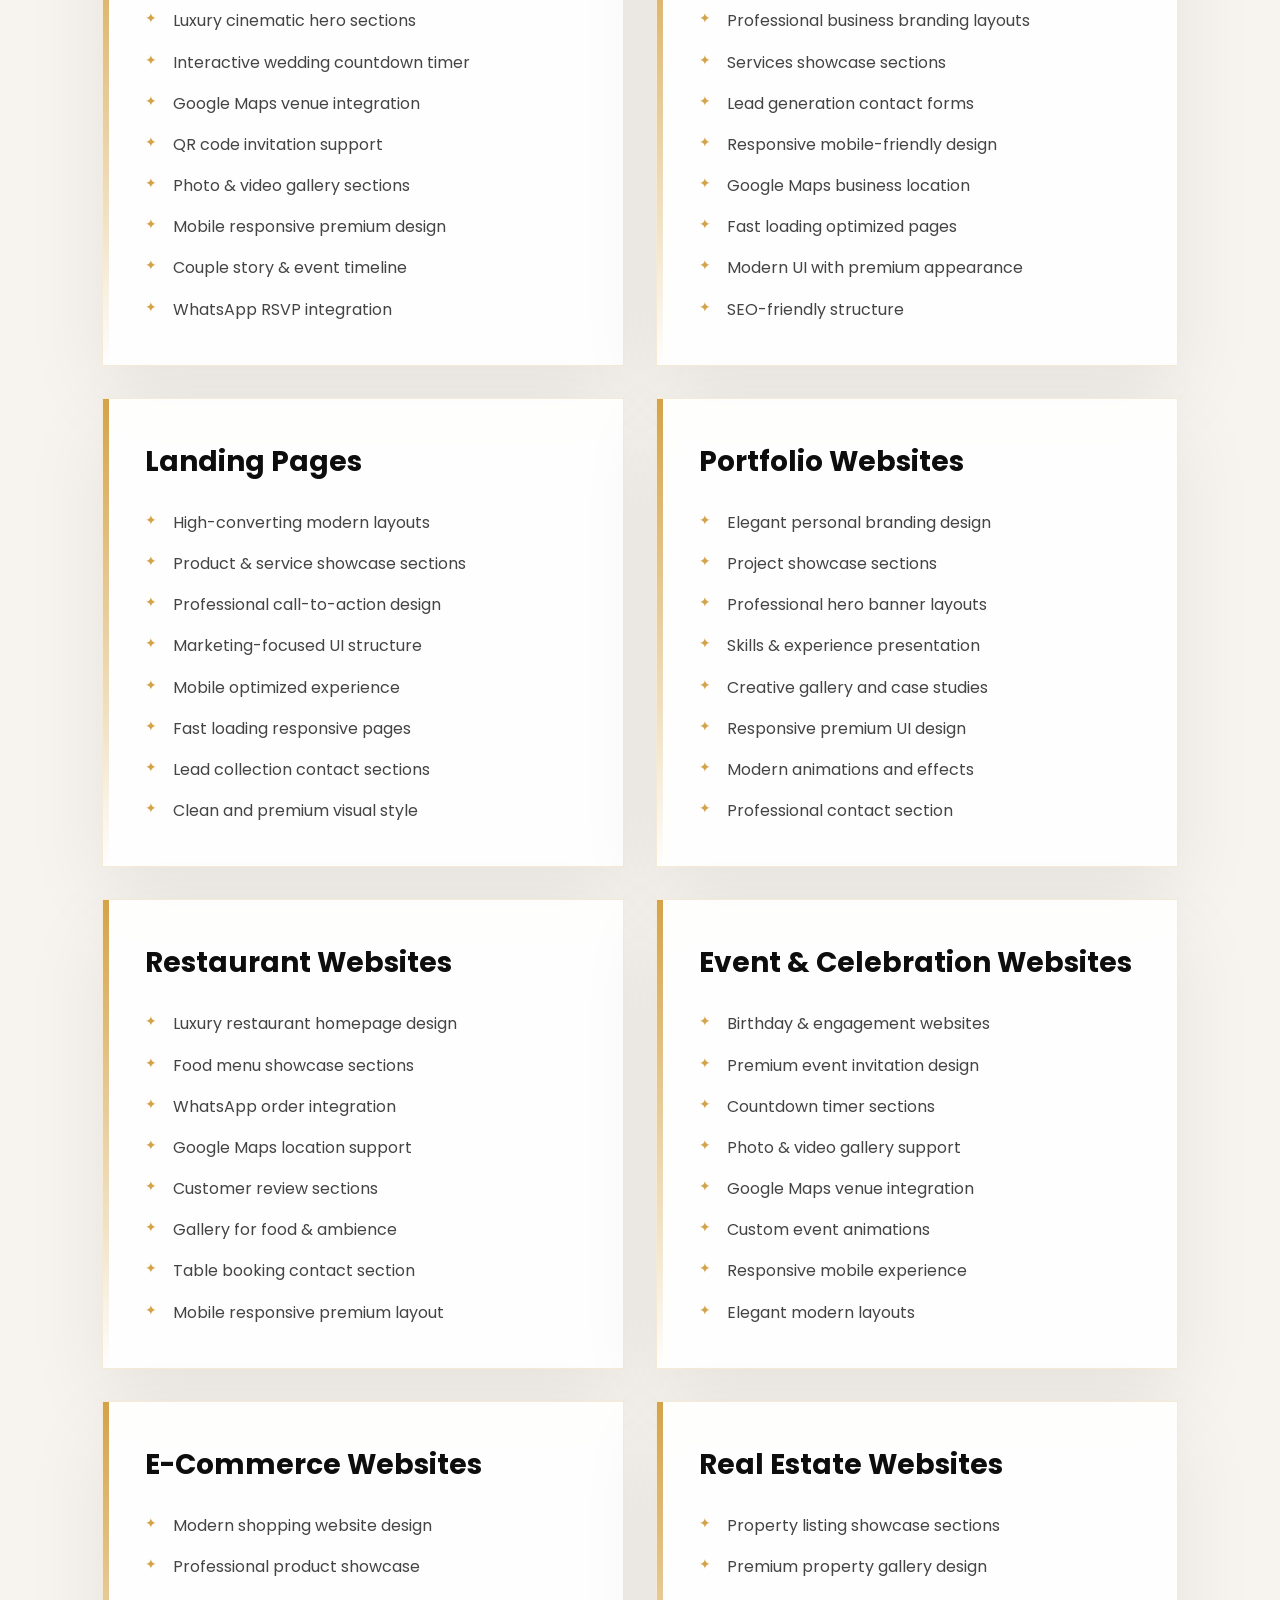
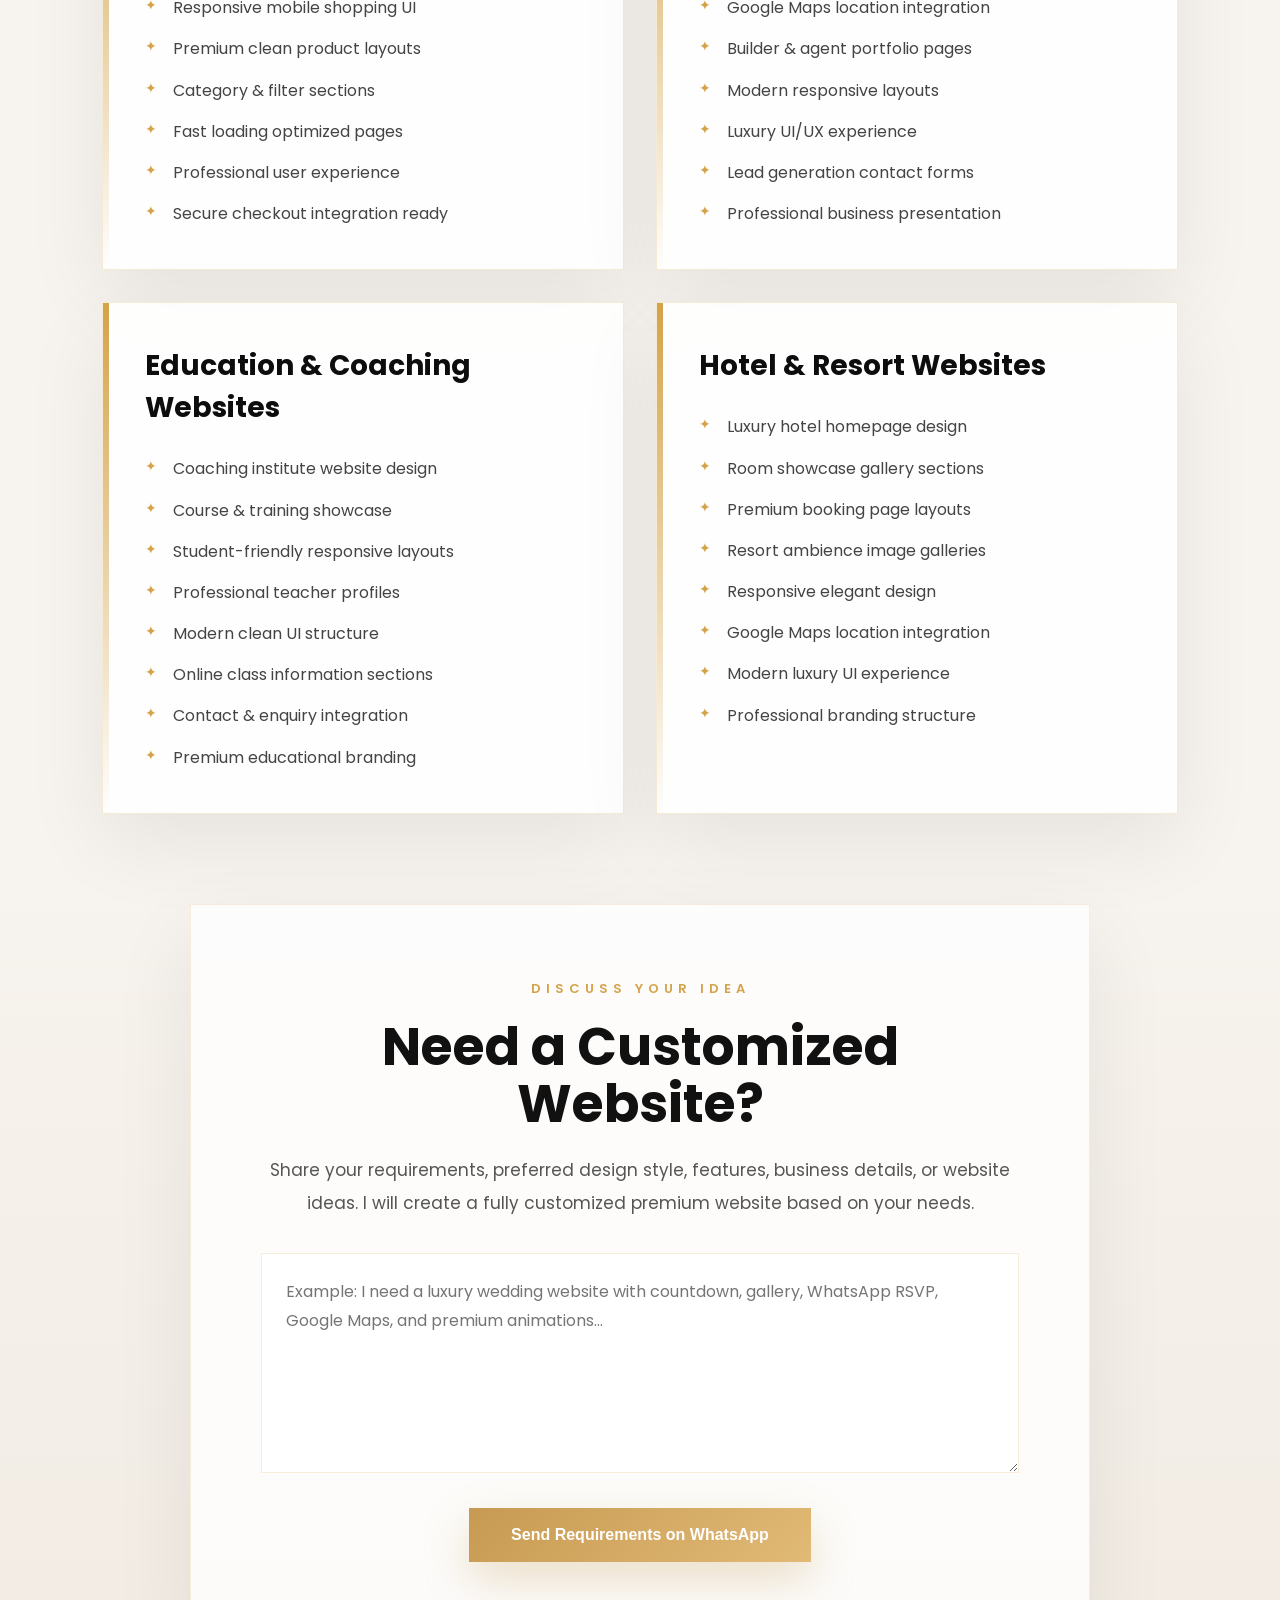
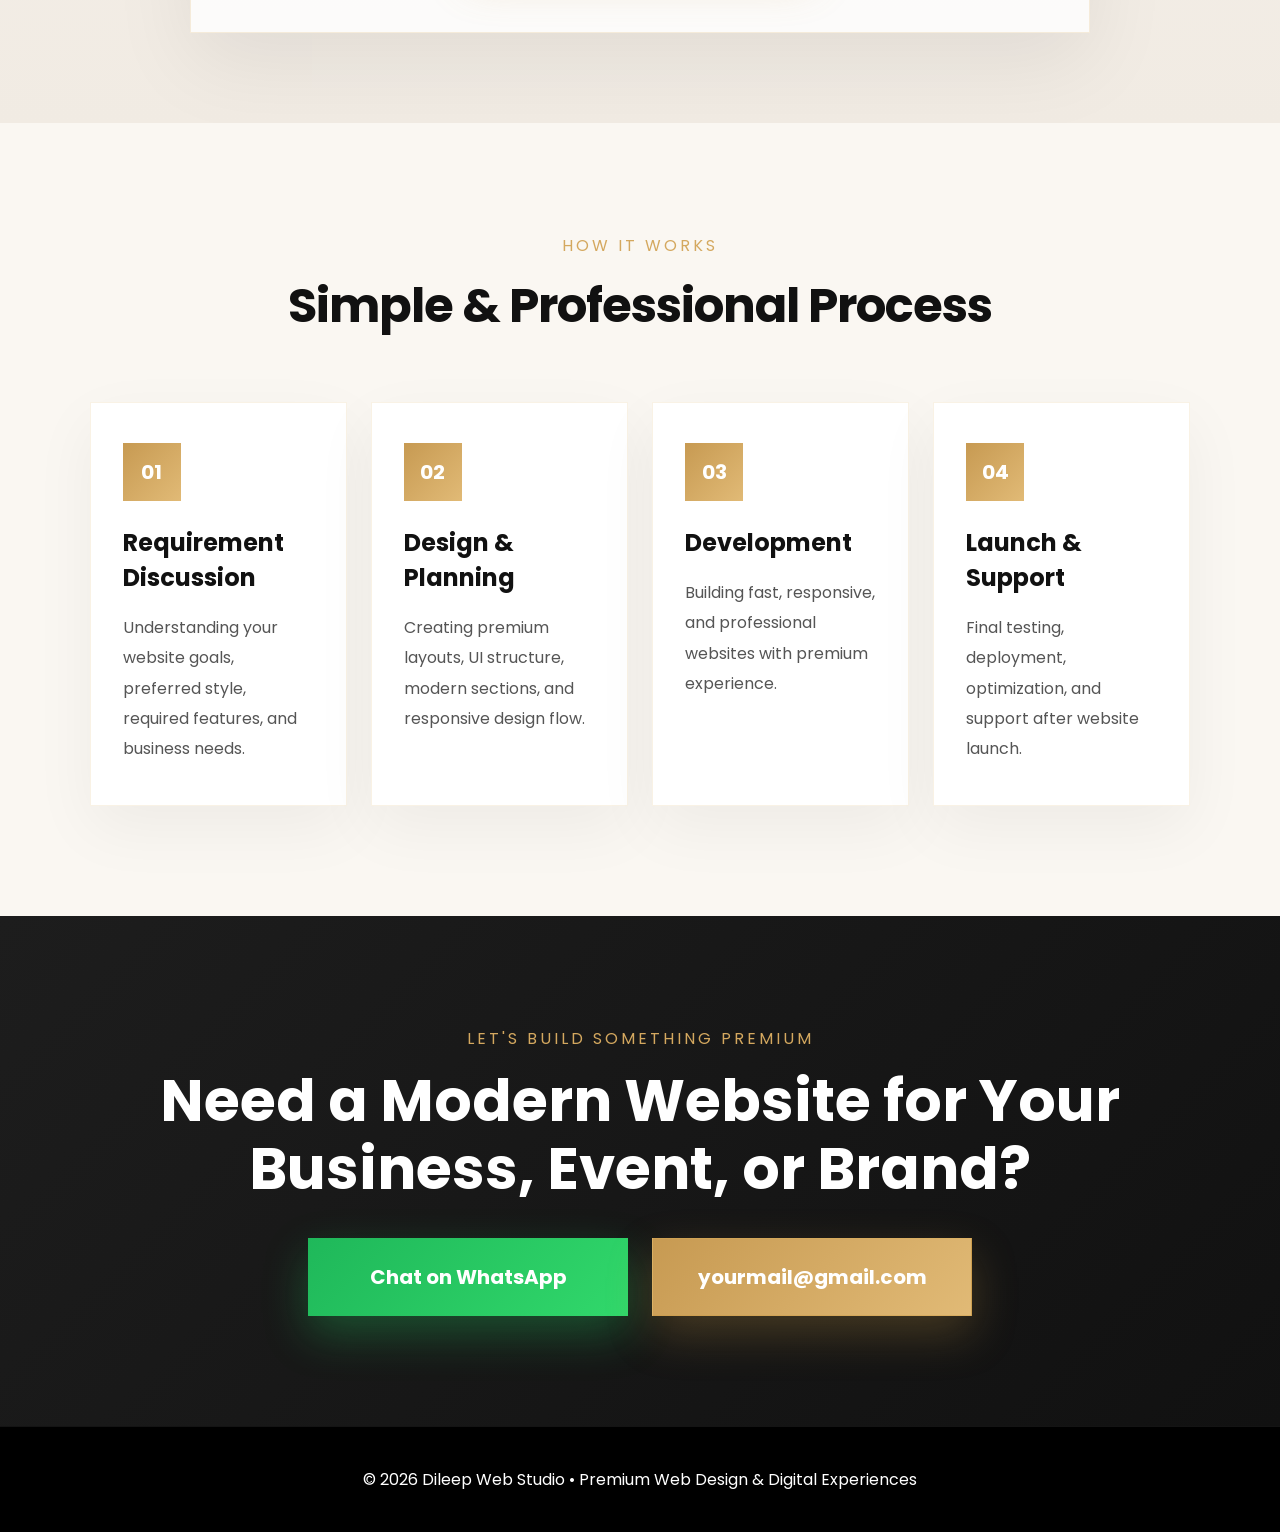
==== commit 2890ca5c: "gym website creation" ====
--- a/index.html
+++ b/index.html
@@ -23,7 +23,7 @@
   <nav>
     <a href="#services">Services</a>
     <a href="#projects">Projects</a>
-    <a href="#gallery">Gallery</a>
+    <a href="#process">Process</a>
     <a href="#contact">Contact</a>
   </nav>
 
@@ -37,8 +37,8 @@
     <p class="tag">Luxury Website Designer</p>
 
     <h1>
-      Premium Wedding <br>
-      Invitation Websites
+      Premium Websites <br>
+      That Stand Out 
     </h1>
 
     <p class="hero-text">
@@ -70,175 +70,7 @@
   </div>
 </section>
 
-<section class="services" id="services">
-  <div class="section-title">
-    <p>WHAT WE BUILD</p>
-    <h2>Premium Digital Experiences</h2>
-  </div>
-
-  <div class="service-grid">
-   <div class="service-card">
-  <h3>Wedding Invitation Websites</h3>
-
-  <p>
-    Interactive wedding websites with countdowns,
-    animations, maps, galleries, RSVP, and QR support.
-  </p>
-  <a 
-  href="https://wa.me/91YOURNUMBER?text=Hi%20I%20need%20a%20Wedding%20Invitation%20Website"
-  class="service-link"
-  target="_blank"
->
-  Discuss Project →
-</a>
-</div>
-
-<div class="service-card">
-  <h3>Business Websites</h3>
-
-  <p>
-    Professional websites for shops, freelancers,
-    startups, agencies, and local businesses.
-  </p>
-  <a 
-  href="https://wa.me/91YOURNUMBER?text=Hi%20I%20need%20a%20Business%20Website"
-  class="service-link"
-  target="_blank"
->
-  Discuss Project →
-</a>
-</div>
-
-<div class="service-card">
-  <h3>Landing Pages</h3>
-
-  <p>
-    Modern high-converting landing pages designed
-    for products, services, events, and marketing campaigns.
-  </p>
-  <a 
-  href="https://wa.me/91YOURNUMBER?text=Hi%20I%20need%20a%20Landing%20Page"
-  class="service-link"
-  target="_blank"
->
-  Discuss Project →
-</a>
-</div>
-
-<div class="service-card">
-  <h3>Portfolio Websites</h3>
-
-  <p>
-    Elegant personal portfolio websites for developers,
-    designers, photographers, and creative professionals.
-  </p>
-  <a 
-  href="https://wa.me/91YOURNUMBER?text=Hi%20I%20need%20a%20Portfolio%20Website"
-  class="service-link"
-  target="_blank"
->
-  Discuss Project →
-</a>
-</div>
-
-<div class="service-card">
-  <h3>Restaurant Websites</h3>
-
-  <p>
-    Stylish restaurant and café websites with menus,
-    gallery sections, online contact, and location maps.
-  </p>
-  <a 
-  href="https://wa.me/91YOURNUMBER?text=Hi%20I%20need%20a%20Restaurant%20Website"
-  class="service-link"
-  target="_blank"
->
-  Discuss Project →
-</a>
-</div>
-
-<div class="service-card">
-  <h3>Event & Celebration Websites</h3>
-
-  <p>
-    Premium websites for birthdays, engagements,
-    receptions, baby showers, and special celebrations.
-  </p>
-    <a 
-  href="https://wa.me/91YOURNUMBER?text=Hi%20I%20need%20a%20Event%20Website"
-  class="service-link"
-  target="_blank"
->
-  Discuss Project →
-</a>
-</div>
-<div class="service-card">
-  <h3>E-Commerce Websites</h3>
-
-  <p>
-    Modern online shopping websites with product pages,
-    mobile-friendly design, payment integration,
-    and premium user experience.
-  </p>
-    <a 
-  href="https://wa.me/91YOURNUMBER?text=Hi%20I%20need%20a%20E-Commerce%20Website"
-  class="service-link"
-  target="_blank"
->
-  Discuss Project →
-</a>
-</div>
-
-<div class="service-card">
-  <h3>Real Estate Websites</h3>
-
-  <p>
-    Professional property listing websites for builders,
-    agents, and real estate businesses with gallery
-    and contact features.
-  </p>
-    <a 
-  href="https://wa.me/91YOURNUMBER?text=Hi%20I%20need%20a%20Real%20Estate%20Website"
-  class="service-link"
-  target="_blank"
->
-  Discuss Project →
-</a>
-</div>
-
-<div class="service-card">
-  <h3>Education & Coaching Websites</h3>
-
-  <p>
-    Clean and modern websites for coaching centers,
-    online tutors, institutions, and training programs.
-  </p>
-    <a 
-  href="https://wa.me/91YOURNUMBER?text=Hi%20I%20need%20a%20Education%20Website"
-  class="service-link"
-  target="_blank"
->
-  Discuss Project →
-</a>
-</div>
-
-<div class="service-card">
-  <h3>Hotel & Resort Websites</h3>
-
-  <p>
-    Luxury hotel and resort websites with room showcases,
-    booking sections, galleries, and premium layouts.
-  </p>
-    <a 
-  href="https://wa.me/91YOURNUMBER?text=Hi%20I%20need%20a%20Hotel%20Website"
-  class="service-link"
-  target="_blank"
->
-  Discuss Project →
-</a>
-</div>
-  </div>
-</section>
+
 
 <section class="projects" id="projects">
   <div class="featured-project">
@@ -314,30 +146,311 @@
     </div>
   </div>
 </div>
-</section>
-
-<section class="gallery" id="gallery">
+<div class="project-divider">
+  <span>✦</span>
+</div>
+
+<div class="featured-project gym-featured">
+  <div class="section-title light">
+    <p>FEATURED PROJECT</p>
+    <h2>Premium Gym Website</h2>
+  </div>
+
+  <div class="project-box gym-layout">
+    <div class="project-image">
+      <img
+        src="https://images.unsplash.com/photo-1534438327276-14e5300c3a48?q=80&w=1600&auto=format&fit=crop"
+        alt="Gym Website"
+      >
+    </div>
+
+    <div class="project-content">
+      <h3>Modern Fitness Website Experience</h3>
+
+      <ul>
+        <li>Premium cinematic gym hero section</li>
+        <li>Fitness programs showcase</li>
+        <li>Membership pricing plans</li>
+        <li>Trainer profile cards</li>
+        <li>Free trial session CTA</li>
+        <li>WhatsApp and email enquiry buttons</li>
+      </ul>
+
+      <div class="project-buttons">
+        <a href="./gym/" class="btn primary" target="_blank">
+          Live Demo
+        </a>
+
+        <a href="https://wa.me/91YOURNUMBER?text=Hi%20I%20need%20a%20Gym%20Website" class="btn secondary" target="_blank">
+          Book Similar Website
+        </a>
+      </div>
+    </div>
+  </div>
+</div>
+</section>
+
+<section class="website-services" id="services">
+  <div class="section-header">
+    <span>WHAT I BUILD</span>
+    <h2>Professional Website Solutions</h2>
+<p>
+    Premium modern websites designed with responsive layouts,
+    clean UI/UX, performance optimization, and professional branding.
+  </p>
+
+  <p class="custom-note">
+    Every website is fully customized based on client requirements,
+    branding, design preferences, features, and business goals
+    to create a unique and professional digital experience.
+  </p>
+  </div>
+
+  <div class="services-list">
+
+    <div class="service-box">
+      <h3>Wedding Invitation Websites</h3>
+      <ul>
+        <li>Luxury cinematic hero sections</li>
+        <li>Interactive wedding countdown timer</li>
+        <li>Google Maps venue integration</li>
+        <li>QR code invitation support</li>
+        <li>Photo & video gallery sections</li>
+        <li>Mobile responsive premium design</li>
+        <li>Couple story & event timeline</li>
+        <li>WhatsApp RSVP integration</li>
+      </ul>
+    </div>
+
+    <div class="service-box">
+      <h3>Business Websites</h3>
+      <ul>
+        <li>Professional business branding layouts</li>
+        <li>Services showcase sections</li>
+        <li>Lead generation contact forms</li>
+        <li>Responsive mobile-friendly design</li>
+        <li>Google Maps business location</li>
+        <li>Fast loading optimized pages</li>
+        <li>Modern UI with premium appearance</li>
+        <li>SEO-friendly structure</li>
+      </ul>
+    </div>
+
+    <div class="service-box">
+      <h3>Landing Pages</h3>
+      <ul>
+        <li>High-converting modern layouts</li>
+        <li>Product & service showcase sections</li>
+        <li>Professional call-to-action design</li>
+        <li>Marketing-focused UI structure</li>
+        <li>Mobile optimized experience</li>
+        <li>Fast loading responsive pages</li>
+        <li>Lead collection contact sections</li>
+        <li>Clean and premium visual style</li>
+      </ul>
+    </div>
+
+    <div class="service-box">
+      <h3>Portfolio Websites</h3>
+      <ul>
+        <li>Elegant personal branding design</li>
+        <li>Project showcase sections</li>
+        <li>Professional hero banner layouts</li>
+        <li>Skills & experience presentation</li>
+        <li>Creative gallery and case studies</li>
+        <li>Responsive premium UI design</li>
+        <li>Modern animations and effects</li>
+        <li>Professional contact section</li>
+      </ul>
+    </div>
+
+    <div class="service-box">
+      <h3>Restaurant Websites</h3>
+      <ul>
+        <li>Luxury restaurant homepage design</li>
+        <li>Food menu showcase sections</li>
+        <li>WhatsApp order integration</li>
+        <li>Google Maps location support</li>
+        <li>Customer review sections</li>
+        <li>Gallery for food & ambience</li>
+        <li>Table booking contact section</li>
+        <li>Mobile responsive premium layout</li>
+      </ul>
+    </div>
+
+    <div class="service-box">
+      <h3>Event & Celebration Websites</h3>
+      <ul>
+        <li>Birthday & engagement websites</li>
+        <li>Premium event invitation design</li>
+        <li>Countdown timer sections</li>
+        <li>Photo & video gallery support</li>
+        <li>Google Maps venue integration</li>
+        <li>Custom event animations</li>
+        <li>Responsive mobile experience</li>
+        <li>Elegant modern layouts</li>
+      </ul>
+    </div>
+
+    <div class="service-box">
+      <h3>E-Commerce Websites</h3>
+      <ul>
+        <li>Modern shopping website design</li>
+        <li>Professional product showcase</li>
+        <li>Responsive mobile shopping UI</li>
+        <li>Premium clean product layouts</li>
+        <li>Category & filter sections</li>
+        <li>Fast loading optimized pages</li>
+        <li>Professional user experience</li>
+        <li>Secure checkout integration ready</li>
+      </ul>
+    </div>
+
+    <div class="service-box">
+      <h3>Real Estate Websites</h3>
+      <ul>
+        <li>Property listing showcase sections</li>
+        <li>Premium property gallery design</li>
+        <li>Google Maps location integration</li>
+        <li>Builder & agent portfolio pages</li>
+        <li>Modern responsive layouts</li>
+        <li>Luxury UI/UX experience</li>
+        <li>Lead generation contact forms</li>
+        <li>Professional business presentation</li>
+      </ul>
+    </div>
+
+    <div class="service-box">
+      <h3>Education & Coaching Websites</h3>
+      <ul>
+        <li>Coaching institute website design</li>
+        <li>Course & training showcase</li>
+        <li>Student-friendly responsive layouts</li>
+        <li>Professional teacher profiles</li>
+        <li>Modern clean UI structure</li>
+        <li>Online class information sections</li>
+        <li>Contact & enquiry integration</li>
+        <li>Premium educational branding</li>
+      </ul>
+    </div>
+
+    <div class="service-box">
+      <h3>Hotel & Resort Websites</h3>
+      <ul>
+        <li>Luxury hotel homepage design</li>
+        <li>Room showcase gallery sections</li>
+        <li>Premium booking page layouts</li>
+        <li>Resort ambience image galleries</li>
+        <li>Responsive elegant design</li>
+        <li>Google Maps location integration</li>
+        <li>Modern luxury UI experience</li>
+        <li>Professional branding structure</li>
+      </ul>
+    </div>
+
+  </div>
+</section>
+
+<section class="requirement-box">
+  <div class="requirement-content">
+
+    <span>DISCUSS YOUR IDEA</span>
+
+    <h2>Need a Customized Website?</h2>
+
+    <p>
+      Share your requirements, preferred design style,
+      features, business details, or website ideas.
+      I will create a fully customized premium website
+      based on your needs.
+    </p>
+
+    <textarea
+      id="userRequirement"
+      placeholder="Example: I need a luxury wedding website with countdown, gallery, WhatsApp RSVP, Google Maps, and premium animations..."
+    ></textarea>
+
+    <button onclick="sendToWhatsApp()" class="requirement-btn">
+      Send Requirements on WhatsApp
+    </button>
+
+  </div>
+</section>
+
+<section class="process-section" id="process">
+
   <div class="section-title">
-    <p>PORTFOLIO</p>
-    <h2>Website Showcase</h2>
-  </div>
-
-  <div class="gallery-grid">
-    <img src="https://images.unsplash.com/photo-1520854221256-17451cc331bf?q=80&w=1200&auto=format&fit=crop" alt="Gallery">
-    <img src="https://images.unsplash.com/photo-1511285560929-80b456fea0bc?q=80&w=1200&auto=format&fit=crop" alt="Gallery">
-    <img src="https://images.unsplash.com/photo-1519225421980-715cb0215aed?q=80&w=1200&auto=format&fit=crop" alt="Gallery">
-    <img src="https://images.unsplash.com/photo-1522673607200-164d1b6ce486?q=80&w=1200&auto=format&fit=crop" alt="Gallery">
-  </div>
+    <p>HOW IT WORKS</p>
+    <h2>Simple & Professional Process</h2>
+  </div>
+
+  <div class="process-grid">
+
+    <div class="process-card">
+      <span>01</span>
+      <h3>Requirement Discussion</h3>
+
+      <p>
+        Understanding your website goals,
+        preferred style, required features,
+        and business needs.
+      </p>
+    </div>
+
+    <div class="process-card">
+      <span>02</span>
+      <h3>Design & Planning</h3>
+
+      <p>
+        Creating premium layouts,
+        UI structure, modern sections,
+        and responsive design flow.
+      </p>
+    </div>
+
+    <div class="process-card">
+      <span>03</span>
+      <h3>Development</h3>
+
+      <p>
+        Building fast, responsive,
+        and professional websites
+        with premium experience.
+      </p>
+    </div>
+
+    <div class="process-card">
+      <span>04</span>
+      <h3>Launch & Support</h3>
+
+      <p>
+        Final testing, deployment,
+        optimization, and support
+        after website launch.
+      </p>
+    </div>
+
+  </div>
+
 </section>
 
 <section class="contact" id="contact">
   <div class="contact-box">
     <p>LET'S BUILD SOMETHING PREMIUM</p>
-    <h2>Need a Wedding or Business Website?</h2>
-
-    <a href="https://wa.me/919999999999" class="whatsapp-btn">
-      Chat on WhatsApp
-    </a>
+
+    <h2>
+      Need a Modern Website for Your Business, Event, or Brand?
+    </h2>
+
+    <div class="contact-actions">
+      <a href="https://wa.me/919999999999" class="whatsapp-btn" target="_blank">
+        Chat on WhatsApp
+      </a>
+
+      <a href="mailto:yourmail@gmail.com" class="email-btn">
+        yourmail@gmail.com
+      </a>
+    </div>
   </div>
 </section>
 
--- a/style.css
+++ b/style.css
@@ -20,9 +20,7 @@
   display:block;
 }
 
-/* =========================
-   PREMIUM NAVBAR
-========================= */
+/* NAVBAR */
 
 .navbar{
   position:fixed;
@@ -32,17 +30,14 @@
   width:92%;
   max-width:1280px;
   z-index:1000;
-border-radius:20px;
+  border-radius:20px;
   display:flex;
   align-items:center;
   justify-content:space-between;
-
   padding:16px 34px;
-
   background:rgba(255,255,255,0.72);
   backdrop-filter:blur(18px);
   -webkit-backdrop-filter:blur(18px);
-
   border:1px solid rgba(255,255,255,0.65);
   box-shadow:0 18px 55px rgba(0,0,0,0.10);
 }
@@ -57,20 +52,15 @@
 .logo-icon{
   width:46px;
   height:46px;
-
   display:flex;
   align-items:center;
   justify-content:center;
-
   background:linear-gradient(135deg,#b78642,#d8b06d);
   color:white;
-
   font-size:14px;
   font-weight:800;
   letter-spacing:1px;
-
   border-radius:14px;
-
   box-shadow:0 12px 28px rgba(183,134,66,0.28);
 }
 
@@ -90,6 +80,7 @@
   align-items:center;
   gap:14px;
 }
+
 .menu-btn{
   display:none;
   width:42px;
@@ -106,14 +97,10 @@
   color:#111;
   font-size:15px;
   font-weight:600;
-
   padding:12px 18px;
-
   background:rgba(255,255,255,0.55);
   border:1px solid rgba(197,140,60,0.14);
-
   box-shadow:0 8px 24px rgba(0,0,0,0.04);
-
   transition:0.35s ease;
 }
 
@@ -124,10 +111,6 @@
   box-shadow:0 14px 30px rgba(183,134,66,0.28);
 }
 
-nav a::after{
-  display:none;
-}
-
 nav a:last-child{
   color:white;
   background:#111;
@@ -135,47 +118,28 @@
   box-shadow:0 12px 28px rgba(0,0,0,0.18);
 }
 
-nav a:last-child:hover{
-  background:linear-gradient(135deg,#b78642,#d8b06d);
-  border-color:transparent;
-}
-
-/* =========================
-   HERO SECTION
-========================= */
+/* HERO */
 
 .hero{
   position:relative;
   height:100vh;
-
-  background:
-    url('https://images.unsplash.com/photo-1511285560929-80b456fea0bc?q=80&w=1800&auto=format&fit=crop')
-    center/cover;
-
+  background:url('https://images.unsplash.com/photo-1511285560929-80b456fea0bc?q=80&w=1800&auto=format&fit=crop') center/cover;
   display:flex;
   align-items:center;
   justify-content:center;
-
   text-align:center;
-
   padding:130px 20px 0;
 }
 
 .overlay{
   position:absolute;
   inset:0;
-
-  background:linear-gradient(
-    to bottom,
-    rgba(0,0,0,0.48),
-    rgba(0,0,0,0.66)
-  );
+  background:linear-gradient(to bottom,rgba(0,0,0,0.48),rgba(0,0,0,0.66));
 }
 
 .hero-content{
   position:relative;
   z-index:2;
-
   max-width:820px;
   color:white;
 }
@@ -211,32 +175,20 @@
   text-decoration:none;
   font-weight:700;
   font-size:16px;
-
   border-radius:16px;
-
   transition:0.4s ease;
 }
 
 .primary{
-  background:linear-gradient(
-    135deg,
-    #c79a52,
-    #e1ba76
-  );
-
-  color:white;
-
-  box-shadow:
-    0 18px 40px rgba(199,154,82,0.35);
+  background:linear-gradient(135deg,#c79a52,#e1ba76);
+  color:white;
+  box-shadow:0 18px 40px rgba(199,154,82,0.35);
 }
 
 .secondary{
   border:1px solid rgba(255,255,255,0.25);
-
-  color:white;
-
+  color:white;
   background:rgba(255,255,255,0.08);
-
   backdrop-filter:blur(10px);
 }
 
@@ -244,47 +196,30 @@
   transform:translateY(-5px) scale(1.02);
 }
 
-/* =========================
-   STATS
-========================= */
+/* STATS */
 
 .stats{
   margin-top:-65px;
-
   position:relative;
   z-index:10;
-
   padding:0 7% 30px;
-
   display:grid;
   grid-template-columns:repeat(3,1fr);
-
   gap:22px;
 }
 
 .stat-card{
   background:rgba(255,255,255,0.92);
-
   backdrop-filter:blur(12px);
-
   border-radius:24px;
-
   min-height:170px;
-
   padding:32px 24px;
-
-  display:flex;
-  flex-direction:column;
+  display:flex;
   align-items:center;
   justify-content:center;
-
   text-align:center;
-
   border:1px solid rgba(180,140,90,0.10);
-
-  box-shadow:
-    0 20px 45px rgba(0,0,0,0.07);
-
+  box-shadow:0 20px 45px rgba(0,0,0,0.07);
   transition:0.4s ease;
 }
 
@@ -295,30 +230,21 @@
 .stat-card h2{
   font-size:56px;
   line-height:1;
-
   color:#d4a85f;
-
   margin-bottom:14px;
-
   font-weight:800;
 }
 
 .stat-card p{
   font-size:16px;
   line-height:1.5;
-
   color:#222;
-
   font-weight:500;
 }
 
-/* =========================
-   COMMON SECTION
-========================= */
-
-.services,
+/* COMMON */
+
 .projects,
-.gallery,
 .contact{
   padding:110px 7%;
 }
@@ -340,78 +266,31 @@
   letter-spacing:-1px;
 }
 
-/* =========================
-   SERVICES
-========================= */
-
-.service-grid{
-  display:grid;
-  grid-template-columns:repeat(2,1fr);
-  gap:28px;
-}
-
-.service-card{
-  background:white;
-
-  padding:45px;
-
+.light h2{
+  color:white;
+}
+
+/* PROJECTS */
+
+.projects{
+  background:#050505;
+  color:white;
+}
+
+.featured-project{
+  width:100%;
+  padding:70px 45px;
+  background:
+    radial-gradient(circle at 70% 30%, rgba(212,163,73,0.08), transparent 35%),
+    linear-gradient(180deg, #090909, #0f0f0f);
+  border:1px solid rgba(212,163,73,0.08);
   box-shadow:
-    0 22px 65px rgba(0,0,0,0.055);
-
-  border:1px solid rgba(180,140,90,0.12);
-
-  transition:0.4s ease;
-}
-
-.service-card:hover{
-  transform:translateY(-8px);
-
-  box-shadow:
-    0 30px 80px rgba(0,0,0,0.09);
-}
-
-.service-card h3{
-  margin-bottom:18px;
-  font-size:30px;
-}
-
-.service-card p{
-  line-height:1.9;
-  font-size:17px;
-  color:#333;
-}
-.service-link{
-  display:inline-flex;
-  align-items:center;
-
-  margin-top:26px;
-
-  text-decoration:none;
-
-  color:#b78642;
-
-  font-size:15px;
-  font-weight:700;
-
-  transition:0.35s ease;
-}
-
-.service-link:hover{
-  transform:translateX(6px);
-  color:#111;
-}
-
-/* =========================
-   PROJECTS
-========================= */
-
-.projects{
-  background:#111;
-  color:white;
-}
-
-.light h2{
-  color:white;
+    inset 0 0 80px rgba(255,255,255,0.015),
+    0 30px 80px rgba(0,0,0,0.35);
+}
+
+.restaurant-featured{
+  margin-top:0;
 }
 
 .project-box{
@@ -424,9 +303,7 @@
 .project-image img{
   height:520px;
   object-fit:cover;
-
-  box-shadow:
-    0 30px 80px rgba(0,0,0,0.35);
+  box-shadow:0 30px 80px rgba(0,0,0,0.35);
 }
 
 .project-content h3{
@@ -445,102 +322,304 @@
   gap:18px;
   flex-wrap:wrap;
 }
-.restaurant-title {
-  margin-top: 110px;
-}
-
-.restaurant-project {
-  margin-top: 10px;
-}
-
-.restaurant-image img {
-  border-radius: 0;
-}
-.featured-project {
-  width: 100%;
-}
-
-.restaurant-featured {
+
+.restaurant-layout{
+  grid-template-columns:1fr 1fr;
+}
+/* GYM PROJECT SECTION */
+
+.gym-featured {
   margin-top: 0;
-  padding: 70px 0 20px;
-  background:
-    radial-gradient(circle at 70% 30%, rgba(212,163,73,0.08), transparent 35%),
-    linear-gradient(180deg, #090909, #0f0f0f);
-}
-.restaurant-layout {
+}
+
+.gym-layout {
   grid-template-columns: 1fr 1fr;
 }
 
-.restaurant-featured .project-box {
-  display: grid;
-}
-.projects {
-  background: #050505;
-}
-
-.project-divider {
-  max-width: 1200px;
-  margin: 100px auto;
-  height: 1px;
-  position: relative;
-  background: linear-gradient(
-    90deg,
-    transparent,
-    rgba(212,163,73,0.75),
-    transparent
-  );
-  box-shadow: 0 0 25px rgba(212,163,73,0.35);
-}
-
-.project-divider span {
-  position: absolute;
-  left: 50%;
-  top: 50%;
-  transform: translate(-50%, -50%);
-  background: #050505;
+.gym-featured .project-image img {
+  object-position: center;
+}
+
+.gym-featured .project-content h3 {
+  color: #ffffff;
+}
+
+.gym-featured .project-content ul li::marker {
   color: #d4a349;
-  width: 42px;
-  height: 42px;
-  display: grid;
-  place-items: center;
-  border-radius: 50%;
-  border: 1px solid rgba(212,163,73,0.35);
-  box-shadow: 0 0 28px rgba(212,163,73,0.25);
-}
-
-
-
-/* =========================
-   GALLERY
-========================= */
-
-.gallery-grid{
+}
+
+.project-divider{
+  max-width:1200px;
+  margin:100px auto;
+  height:1px;
+  position:relative;
+  background:linear-gradient(90deg,transparent,rgba(212,163,73,0.75),transparent);
+  box-shadow:0 0 25px rgba(212,163,73,0.35);
+}
+
+.project-divider span{
+  position:absolute;
+  left:50%;
+  top:50%;
+  transform:translate(-50%, -50%);
+  background:#050505;
+  color:#d4a349;
+  width:42px;
+  height:42px;
+  display:grid;
+  place-items:center;
+  border-radius:50%;
+  border:1px solid rgba(212,163,73,0.35);
+  box-shadow:0 0 28px rgba(212,163,73,0.25);
+}
+
+/* WEBSITE SERVICES */
+
+.website-services{
+  padding:90px 8% 45px;
+  background:#f7f3ee;
+}
+
+.section-header{
+  max-width:820px;
+  margin:0 auto 45px;
+  text-align:center;
+}
+
+.section-header span{
+  color:#d4a349;
+  letter-spacing:7px;
+  font-size:14px;
+  font-weight:600;
+}
+
+.section-header h2{
+  margin-top:18px;
+  font-size:58px;
+  line-height:1.1;
+  color:#0d0d0d;
+}
+
+.section-header p{
+  margin-top:20px;
+  font-size:17px;
+  line-height:1.8;
+  color:#555;
+}
+
+.custom-note{
+  max-width:820px;
+  margin:28px auto 0;
+  padding:22px 28px;
+  background:rgba(255,255,255,0.72);
+  border:1px solid rgba(212,163,73,0.18);
+  box-shadow:0 18px 50px rgba(0,0,0,0.05);
+  font-size:16px;
+  line-height:1.9;
+  color:#555;
+  text-align:center;
+}
+
+.custom-note::before{
+  content:"✦";
+  color:#d4a349;
+  font-size:18px;
+  margin-right:10px;
+}
+
+.services-list{
   display:grid;
   grid-template-columns:repeat(2,1fr);
+  gap:32px;
+}
+
+.service-box{
+  position:relative;
+  background:rgba(255,255,255,0.92);
+  padding:42px;
+  border:1px solid rgba(212,163,73,0.22);
+  box-shadow:0 28px 80px rgba(0,0,0,0.07);
+  overflow:hidden;
+  transition:0.35s ease;
+}
+
+.service-box:hover{
+  transform:translateY(-6px);
+  box-shadow:0 38px 95px rgba(0,0,0,0.11);
+}
+
+.service-box::before{
+  content:"";
+  position:absolute;
+  top:0;
+  left:0;
+  width:6px;
+  height:100%;
+  background:linear-gradient(180deg,#d4a349,transparent);
+}
+
+.service-box h3{
+  font-size:28px;
+  margin-bottom:26px;
+  color:#0d0d0d;
+}
+
+.service-box ul{
+  display:grid;
+  grid-template-columns:1fr;
+  gap:14px;
+  padding-left:0;
+  list-style:none;
+}
+
+.service-box li{
+  position:relative;
+  padding-left:28px;
+  font-size:16px;
+  line-height:1.7;
+  color:#444;
+}
+
+.service-box li::before{
+  content:"✦";
+  position:absolute;
+  left:0;
+  top:0;
+  color:#d4a349;
+  font-size:14px;
+}
+
+/* REQUIREMENT BOX */
+
+.requirement-box{
+  padding:45px 7% 90px;
+  background:linear-gradient(180deg,#f7f3ee,#f1ebe3);
+}
+
+.requirement-content{
+  max-width:900px;
+  margin:auto;
+  padding:70px;
+  background:rgba(255,255,255,0.82);
+  border:1px solid rgba(212,163,73,0.18);
+  box-shadow:0 30px 80px rgba(0,0,0,0.07);
+  text-align:center;
+}
+
+.requirement-content span{
+  color:#d4a349;
+  letter-spacing:5px;
+  font-size:13px;
+  font-weight:600;
+}
+
+.requirement-content h2{
+  font-size:52px;
+  margin-top:18px;
+  margin-bottom:22px;
+  line-height:1.1;
+}
+
+.requirement-content p{
+  font-size:17px;
+  line-height:1.9;
+  color:#555;
+  margin-bottom:34px;
+}
+
+.requirement-content textarea{
+  width:100%;
+  min-height:220px;
+  padding:24px;
+  resize:vertical;
+  border:1px solid rgba(212,163,73,0.2);
+  background:rgba(255,255,255,0.95);
+  font-family:'Poppins',sans-serif;
+  font-size:16px;
+  line-height:1.8;
+  outline:none;
+  margin-bottom:28px;
+}
+
+.requirement-content textarea:focus{
+  border-color:#d4a349;
+}
+
+.requirement-btn{
+  border:none;
+  padding:18px 42px;
+  background:linear-gradient(135deg,#c79a52,#e1ba76);
+  color:white;
+  font-size:16px;
+  font-weight:700;
+  cursor:pointer;
+  box-shadow:0 18px 45px rgba(199,154,82,0.30);
+  transition:0.35s ease;
+}
+
+.requirement-btn:hover{
+  transform:translateY(-4px);
+}
+
+/* PROCESS */
+
+.process-section{
+  padding:110px 7%;
+  background:#faf7f2;
+}
+
+.process-grid{
+  display:grid;
+  grid-template-columns:repeat(4,1fr);
   gap:24px;
 }
 
-.gallery-grid img{
-  height:380px;
-  object-fit:cover;
-
-  box-shadow:
-    0 20px 55px rgba(0,0,0,0.08);
-}
-
-/* =========================
-   CONTACT
-========================= */
+.process-card{
+  background:white;
+  padding:40px 32px;
+  border:1px solid rgba(212,163,73,0.14);
+  box-shadow:0 22px 60px rgba(0,0,0,0.05);
+  transition:0.35s ease;
+}
+
+.process-card:hover{
+  transform:translateY(-6px);
+}
+
+.process-card span{
+  display:inline-flex;
+  width:58px;
+  height:58px;
+  align-items:center;
+  justify-content:center;
+  margin-bottom:24px;
+  background:linear-gradient(135deg,#c79a52,#e1ba76);
+  color:white;
+  font-size:20px;
+  font-weight:700;
+}
+
+.process-card h3{
+  font-size:24px;
+  margin-bottom:18px;
+}
+
+.process-card p{
+  line-height:1.9;
+  color:#555;
+}
+
+/* CONTACT */
 
 .contact{
-  background:linear-gradient(
-    135deg,
-    #1d1d1d,
-    #111
-  );
-
+  background:linear-gradient(135deg,#1d1d1d,#111);
   color:white;
   text-align:center;
+}
+
+.contact-box{
+  max-width:1300px;
+  margin:auto;
 }
 
 .contact-box p{
@@ -550,45 +629,76 @@
 }
 
 .contact-box h2{
-  font-size:50px;
-  margin-bottom:30px;
+  font-size:58px;
+  line-height:1.18;
+  max-width:1100px;
+  margin:0 auto 34px;
+}
+
+.contact-actions{
+  display:flex;
+  justify-content:center;
+  align-items:center;
+  gap:24px;
+
+  width:100%;
+  margin:0 auto;
+
+  flex-direction:row;
+}
+
+.whatsapp-btn,
+.email-btn{
+  width:320px;
+  height:78px;
+
+  display:flex;
+  align-items:center;
+  justify-content:center;
+
+  text-decoration:none;
+
+  font-size:20px;
+  font-weight:700;
+
+  flex:none;
 }
 
 .whatsapp-btn{
-  display:inline-block;
-
-  padding:18px 42px;
-
-  background:#25d366;
-
-  color:white;
-  text-decoration:none;
-  font-weight:700;
-
-  box-shadow:
-    0 18px 45px rgba(37,211,102,0.28);
-
-  transition:0.4s ease;
+  background:linear-gradient(135deg,#1fb85a,#31d86b);
+  color:white;
+  box-shadow:0 18px 45px rgba(37,211,102,0.30);
 }
 
 .whatsapp-btn:hover{
   transform:translateY(-5px);
-}
-
-/* =========================
-   FOOTER
-========================= */
+  box-shadow:0 25px 60px rgba(37,211,102,0.42);
+}
+
+.email-btn{
+  background:linear-gradient(135deg,#c79a52,#e1ba76);
+  border:1px solid rgba(212,163,73,0.35);
+  color:white;
+  box-shadow:0 18px 45px rgba(212,163,73,0.25);
+}
+
+.email-btn:hover{
+  transform:translateY(-5px);
+  box-shadow:0 25px 60px rgba(212,163,73,0.38);
+}
+
+/* FOOTER */
 
 footer{
-  padding:30px;
+  padding:40px 20px;
+  border-top:1px solid rgba(255,255,255,0.08);
   text-align:center;
   background:#000;
   color:white;
 }
 
-/* =========================
-   TABLET
-========================= */
+
+/* TABLET */
 
 @media(max-width:992px){
 
@@ -597,51 +707,53 @@
   }
 
   .stats,
-  .service-grid,
-  .project-box,
-  .gallery-grid{
+  .project-box{
     grid-template-columns:1fr;
   }
-.restaurant-title {
-    margin-top: 80px;
-  }
-   .restaurant-layout {
+
+  .restaurant-layout{
+    grid-template-columns:1fr;
+  }
+
+  .restaurant-layout .project-content{
+    order:2;
+  }
+
+  .restaurant-layout .project-image{
+    order:1;
+  }
+
+  .restaurant-featured{
+    margin-top:80px;
+  }
+  .gym-layout {
     grid-template-columns: 1fr;
   }
 
-  .restaurant-project .project-image,
-  .restaurant-project .project-content {
-    order: initial;
-  }
-    .restaurant-layout .project-content {
+  .gym-layout .project-image {
+    order: 1;
+  }
+
+  .gym-layout .project-content {
     order: 2;
   }
 
-  .restaurant-layout .project-image {
-    order: 1;
-  }
-
-.restaurant-image img {
-  border-radius: 0;
-}
-.restaurant-featured {
-    margin-top: 80px;
-  }
-  .project-divider {
-    margin: 75px auto;
-  }
-}
-
-/* =========================
-   MOBILE
-========================= */
+  .project-divider{
+    margin:75px auto;
+  }
+
+  .process-grid{
+    grid-template-columns:1fr 1fr;
+  }
+}
+
+/* MOBILE */
 
 @media(max-width:768px){
 
-  .navbar{
-    width:94%;
-    padding:16px 20px;
-  }
+ .navbar{
+  overflow:visible;
+}
 
   .logo-icon{
     width:38px;
@@ -654,30 +766,47 @@
     font-size:20px;
   }
 
-nav{
-    position:absolute;
-    top:78px;
-    right:20px;
-
-    display:none;
-    flex-direction:column;
-    gap:12px;
-
-    width:220px;
-    padding:18px;
-
-    background:rgba(255,255,255,0.95);
-    box-shadow:0 20px 50px rgba(0,0,0,0.18);
-  }
-
-  nav.active{
-    display:flex;
-  }
-
-  nav a{
-    width:100%;
-    text-align:center;
-  }
+ nav{
+  position:absolute;
+
+  top:78px;
+  right:0;
+
+  width:240px;
+
+  display:none;
+  flex-direction:column;
+
+  padding:18px;
+
+  background:rgba(255,255,255,0.96);
+
+  backdrop-filter:blur(14px);
+
+  border:1px solid rgba(212,163,73,0.12);
+
+  box-shadow:0 20px 50px rgba(0,0,0,0.18);
+
+  z-index:999;
+
+  gap:12px;
+}
+
+nav.active{
+  display:flex;
+}
+
+nav a{
+  width:100%;
+
+  padding:14px 16px;
+
+  text-align:center;
+
+  font-size:16px;
+
+  white-space:nowrap;
+}
 
   .menu-btn{
     display:flex;
@@ -708,15 +837,13 @@
     padding:14px 26px;
   }
 
-  .services,
   .projects,
-  .gallery,
   .contact{
     padding:80px 6%;
   }
 
-  .section-title h2{
-    font-size:34px;
+  .featured-project{
+    padding:50px 22px;
   }
 
   .project-content h3,
@@ -724,12 +851,83 @@
     font-size:34px;
   }
 
-  .service-card,
+  .project-image img{
+    height:320px;
+  }
+
+  .section-title h2{
+    font-size:34px;
+  }
+
+  .stats{
+    grid-template-columns:1fr;
+  }
+
   .stat-card{
     padding:32px;
   }
 
-  .gallery-grid img{
-    height:260px;
+  .website-services{
+    padding:70px 22px 35px;
+  }
+
+  .section-header h2{
+    font-size:38px;
+  }
+
+  .services-list{
+    grid-template-columns:1fr;
+  }
+
+  .service-box{
+    padding:32px 26px;
+  }
+
+  .service-box h3{
+    font-size:24px;
+  }
+
+  .requirement-box{
+    padding:35px 22px 70px;
+  }
+
+  .requirement-content{
+    padding:40px 24px;
+  }
+
+  .requirement-content h2{
+    font-size:36px;
+  }
+
+  .process-section{
+    padding:80px 22px;
+  }
+
+  .process-grid{
+    grid-template-columns:1fr;
+  }
+
+  .process-card{
+    padding:32px 26px;
+  }
+
+  .process-card h3{
+    font-size:22px;
+  }
+
+  .contact-actions{
+    align-items:center;
+    flex-direction:column;
+    flex-wrap:nowrap;
+      max-width:340px;
+  grid-template-columns:1fr;
+  }
+
+  .whatsapp-btn,
+  .email-btn{
+    width:100%;
+    max-width:340px;
+    height:68px;
+    font-size:18px;
   }
 }
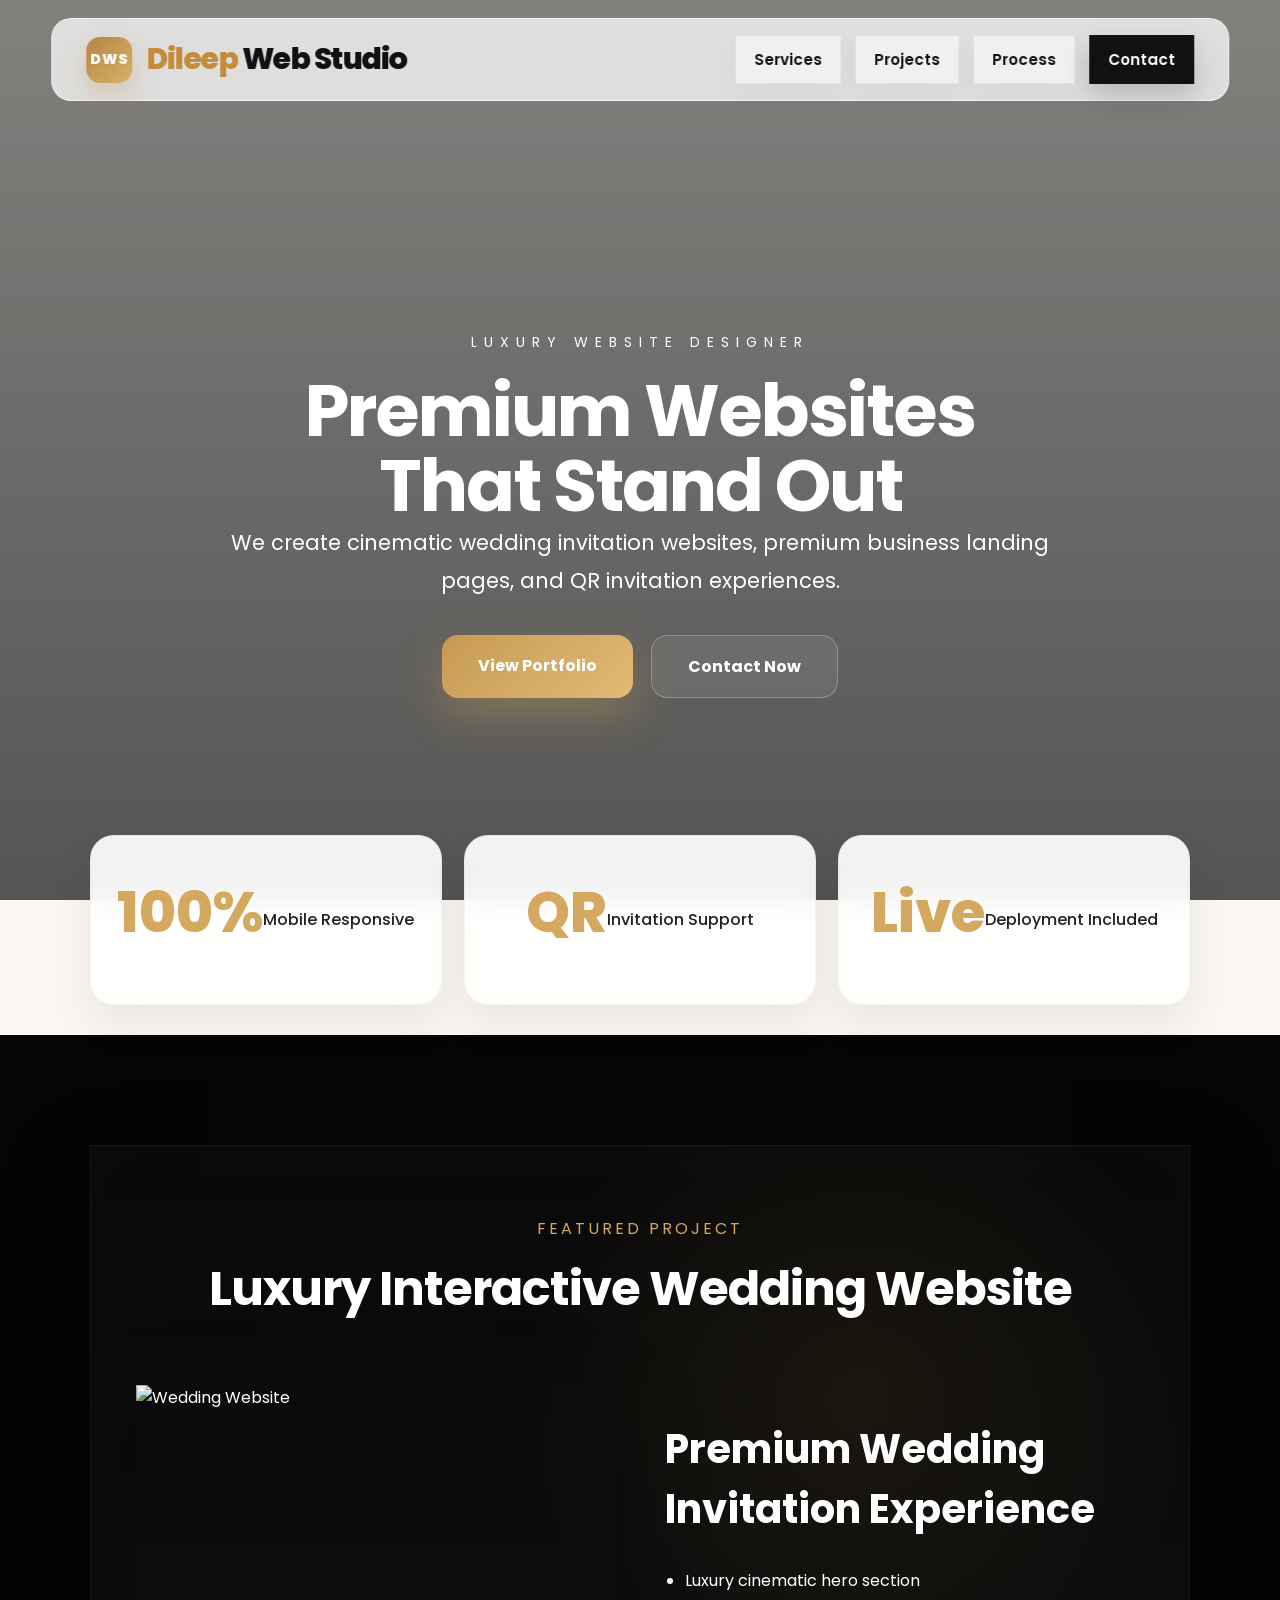
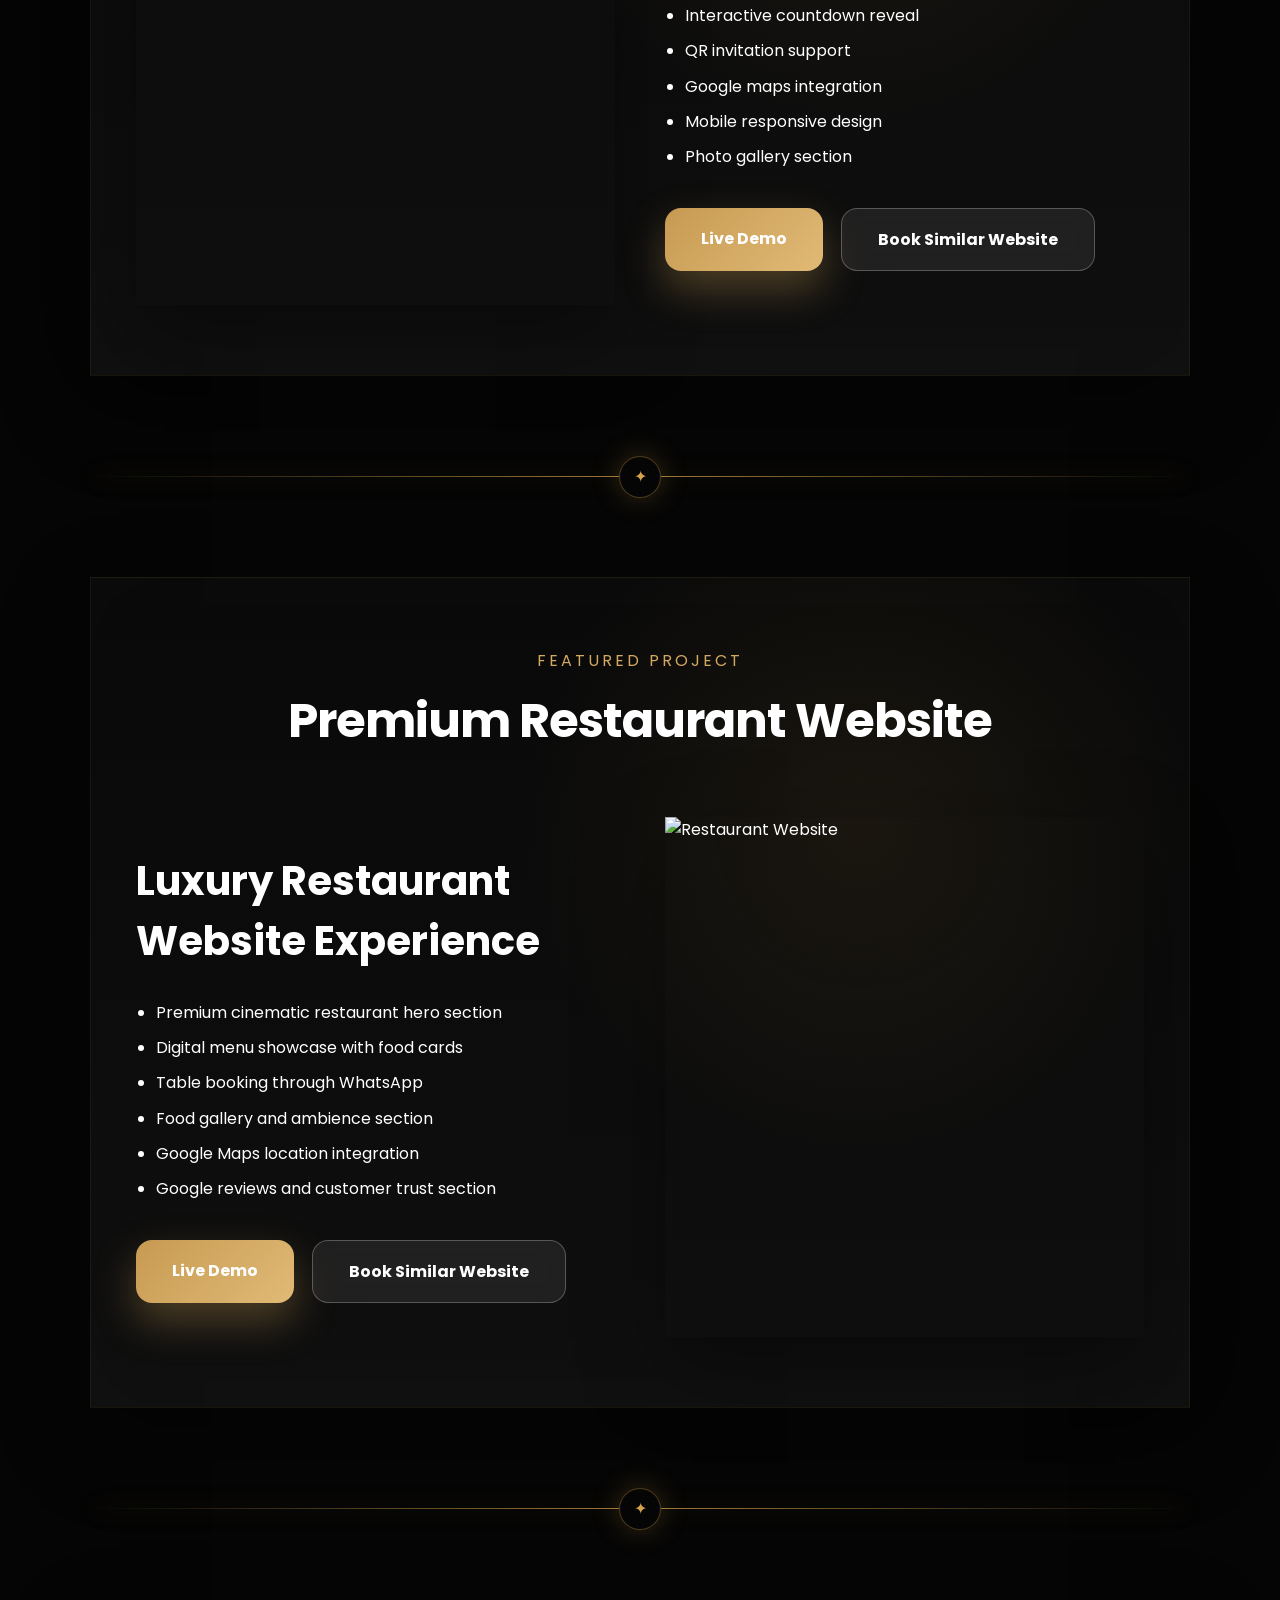
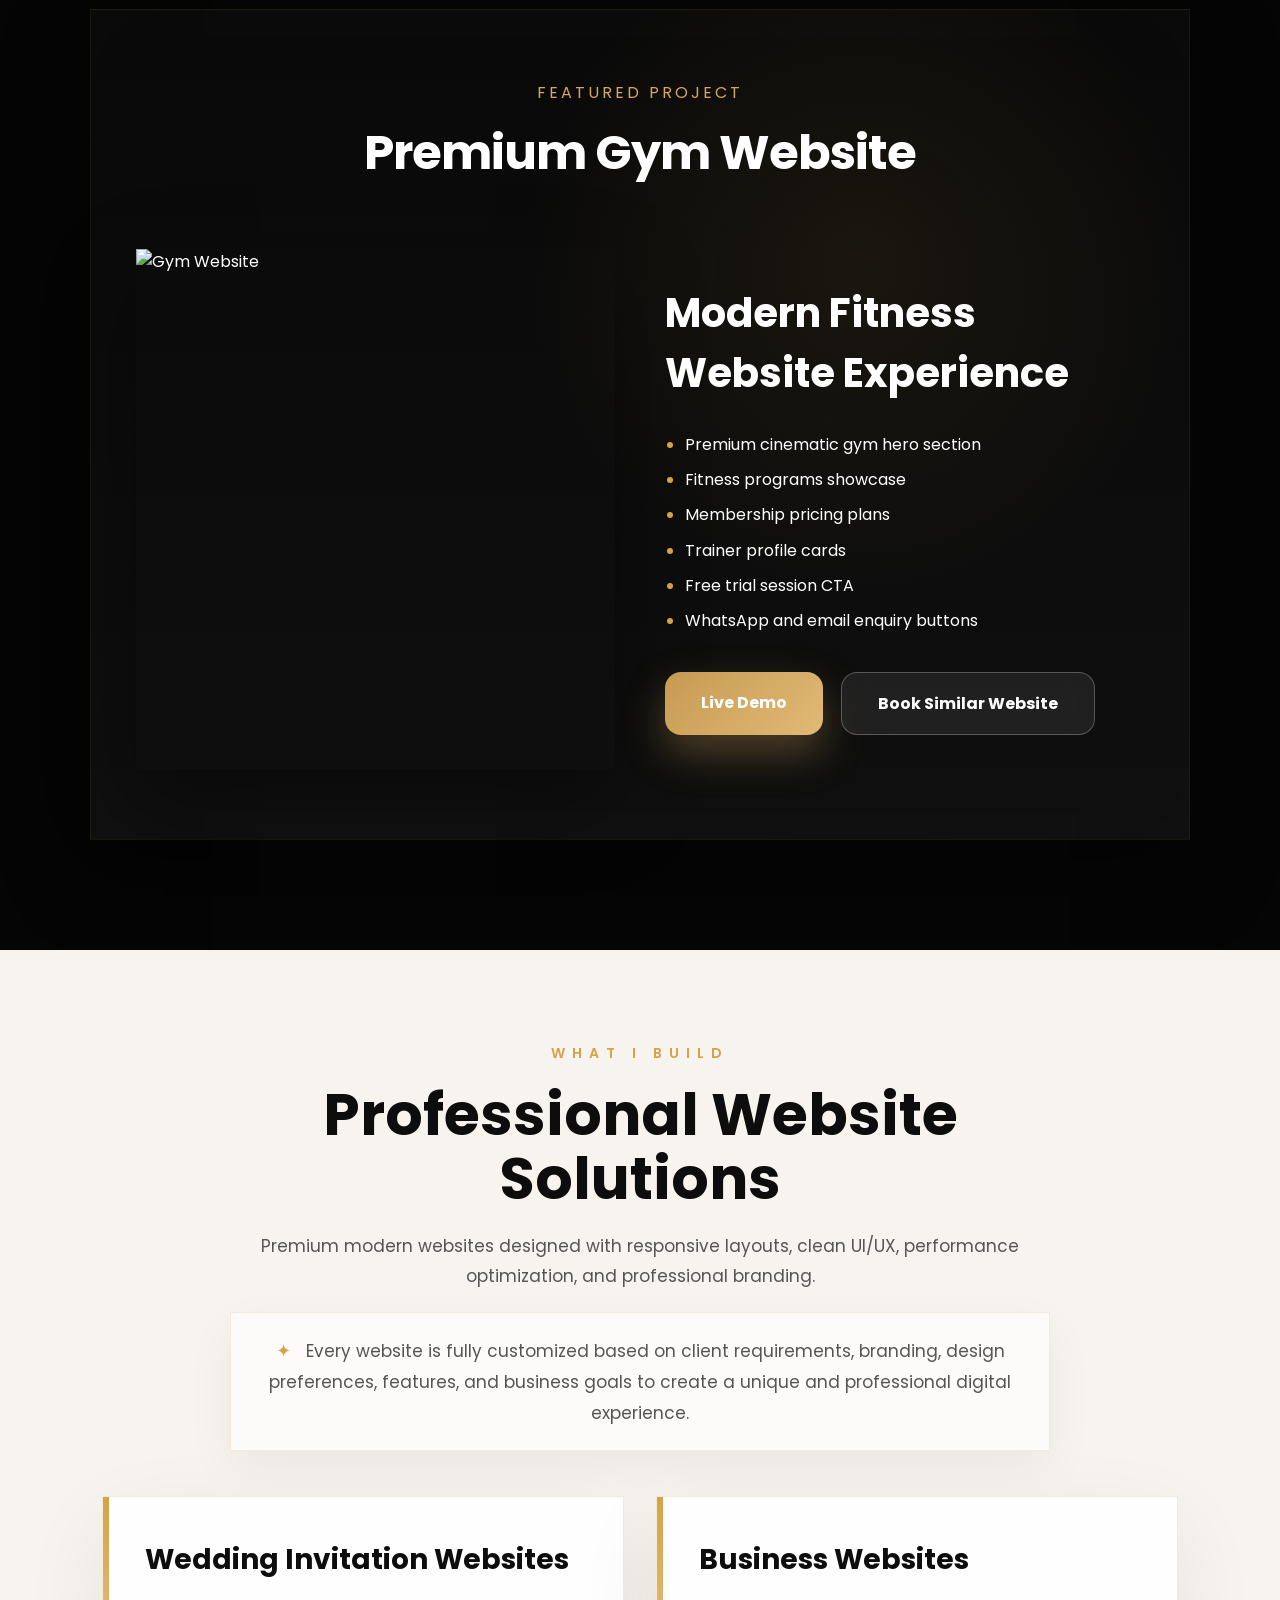
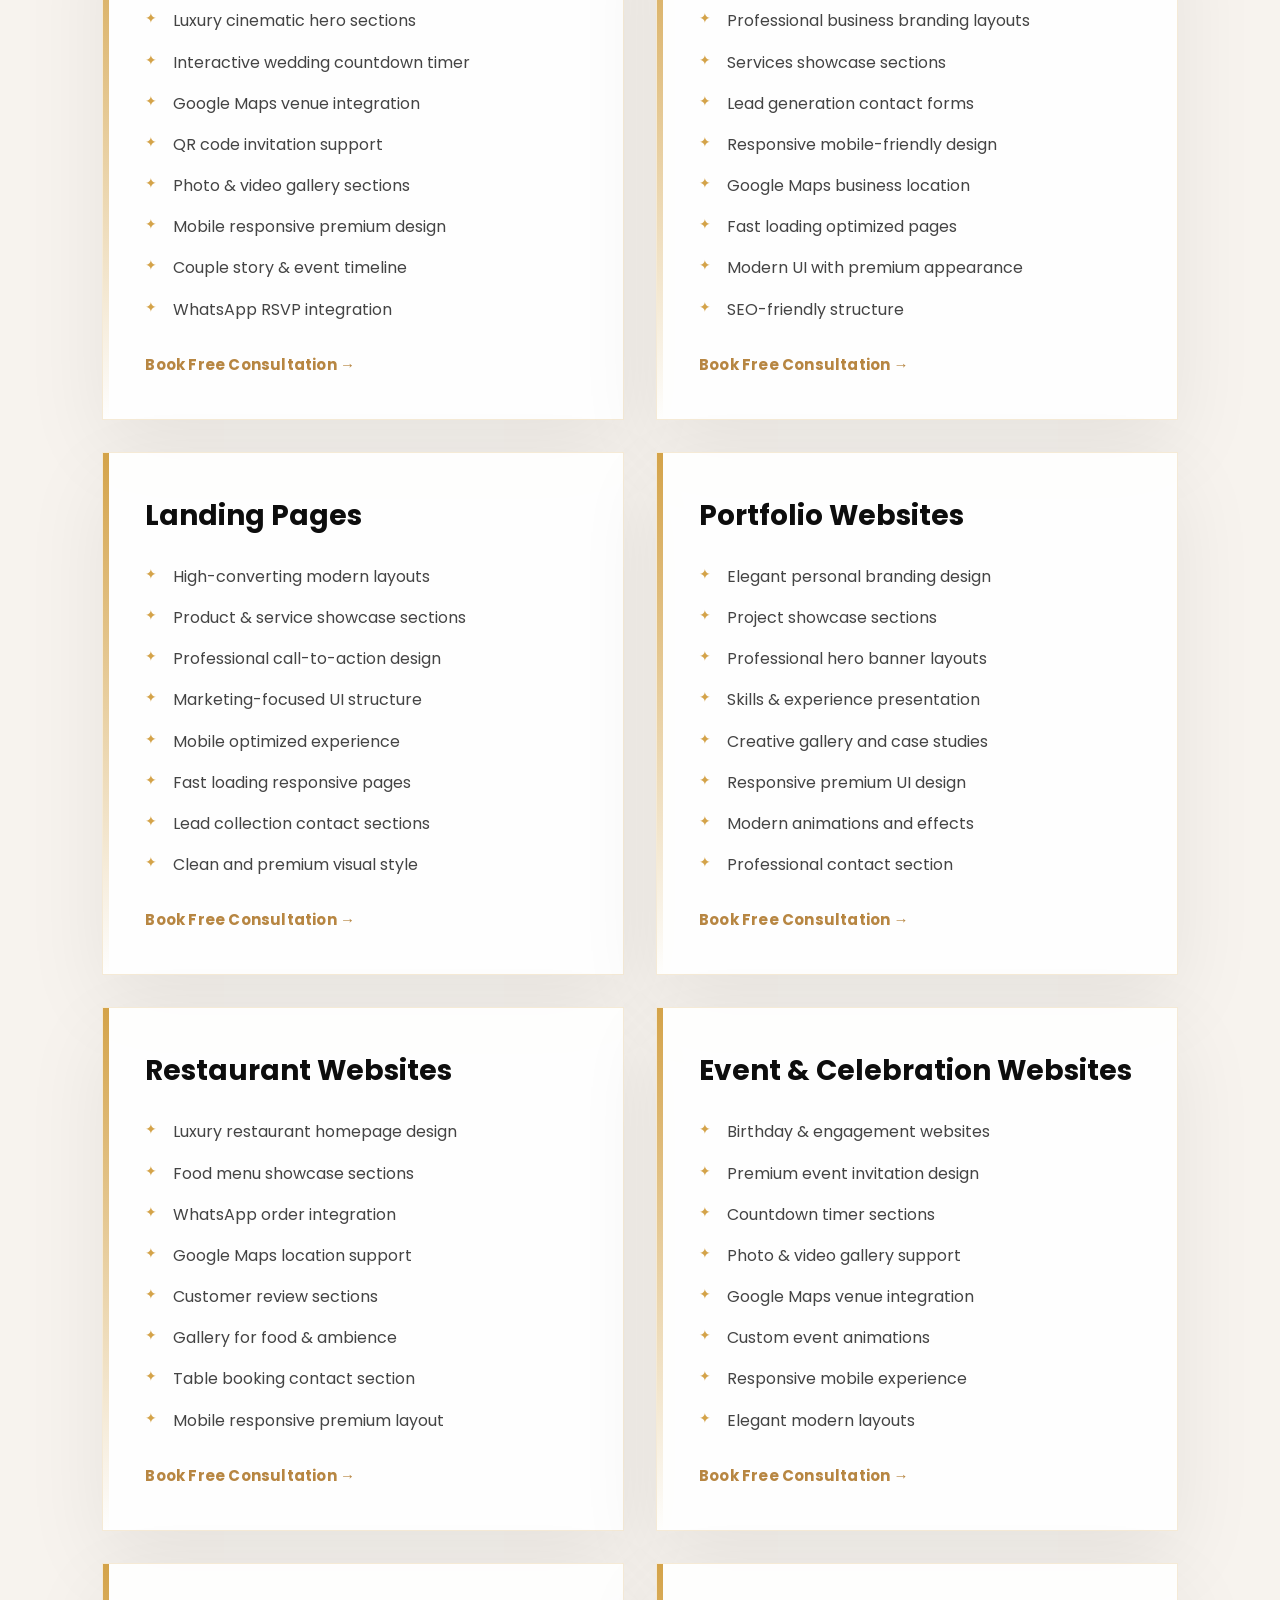
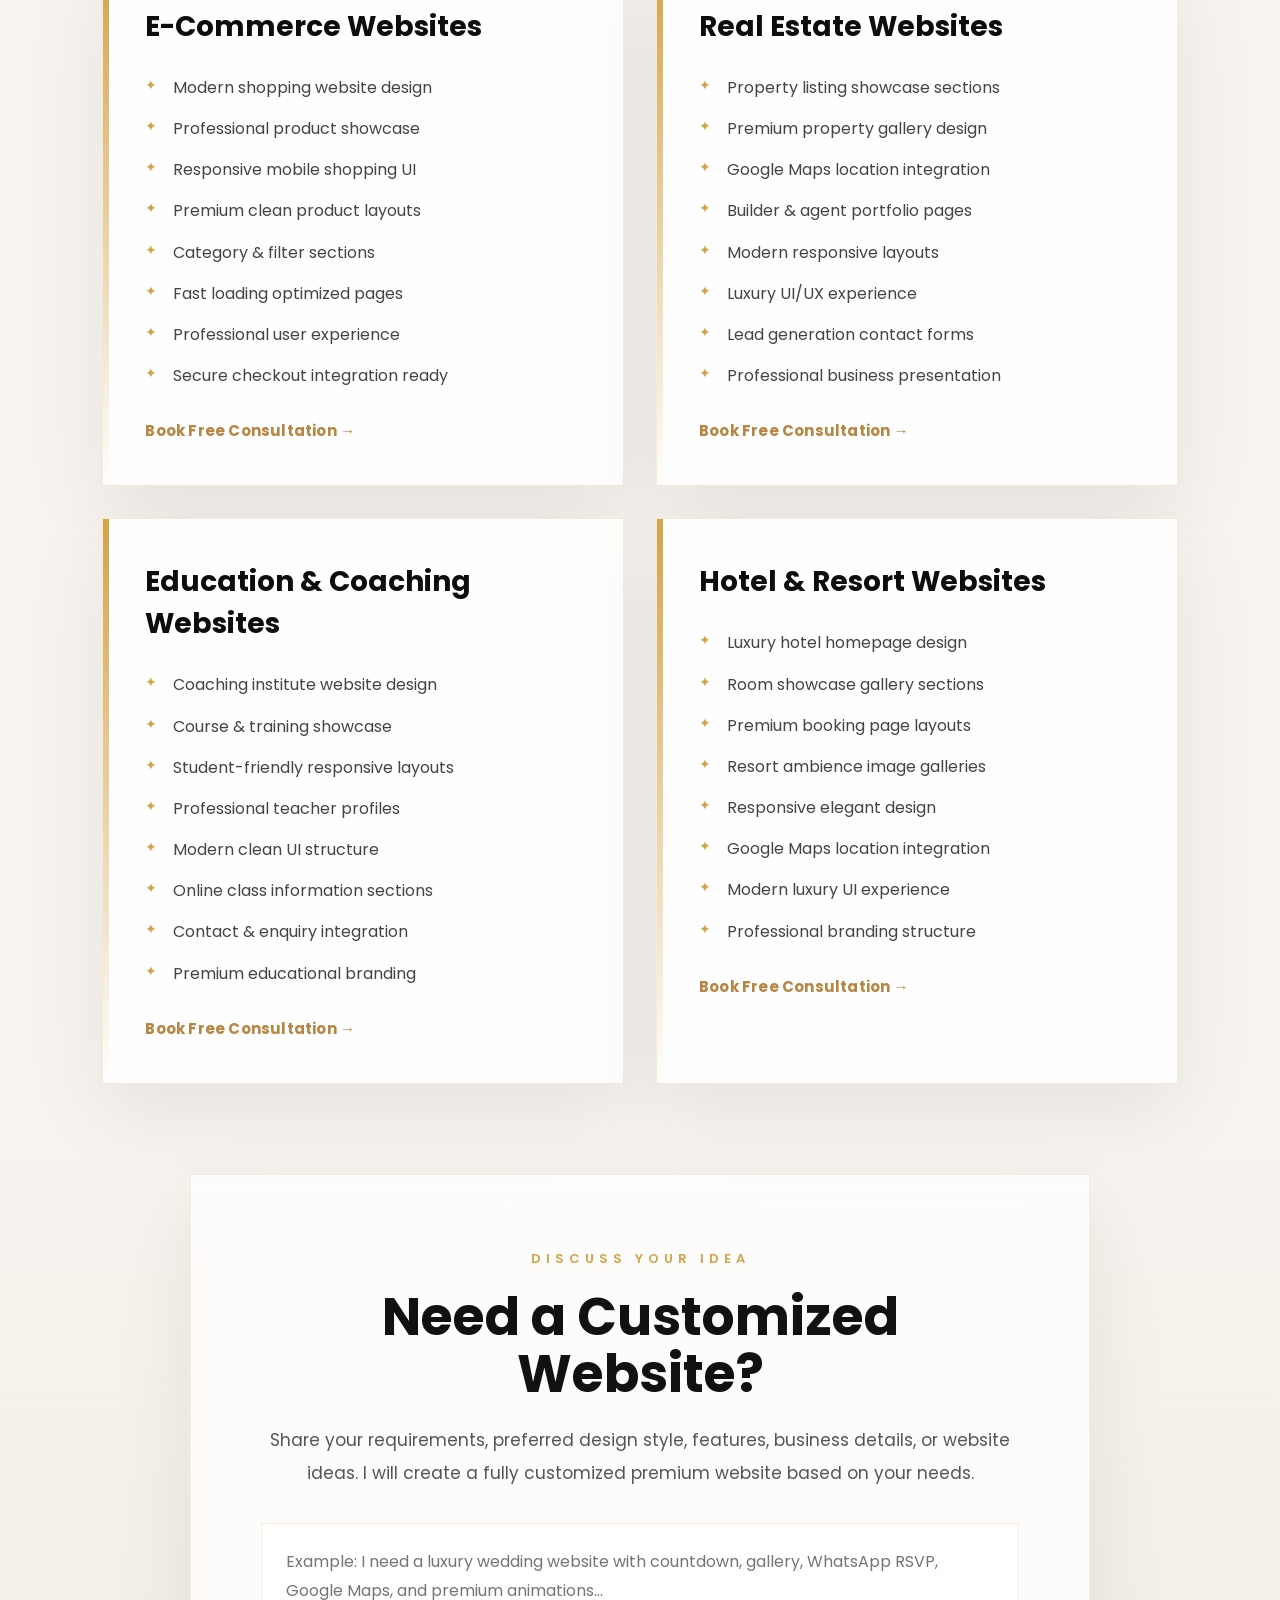
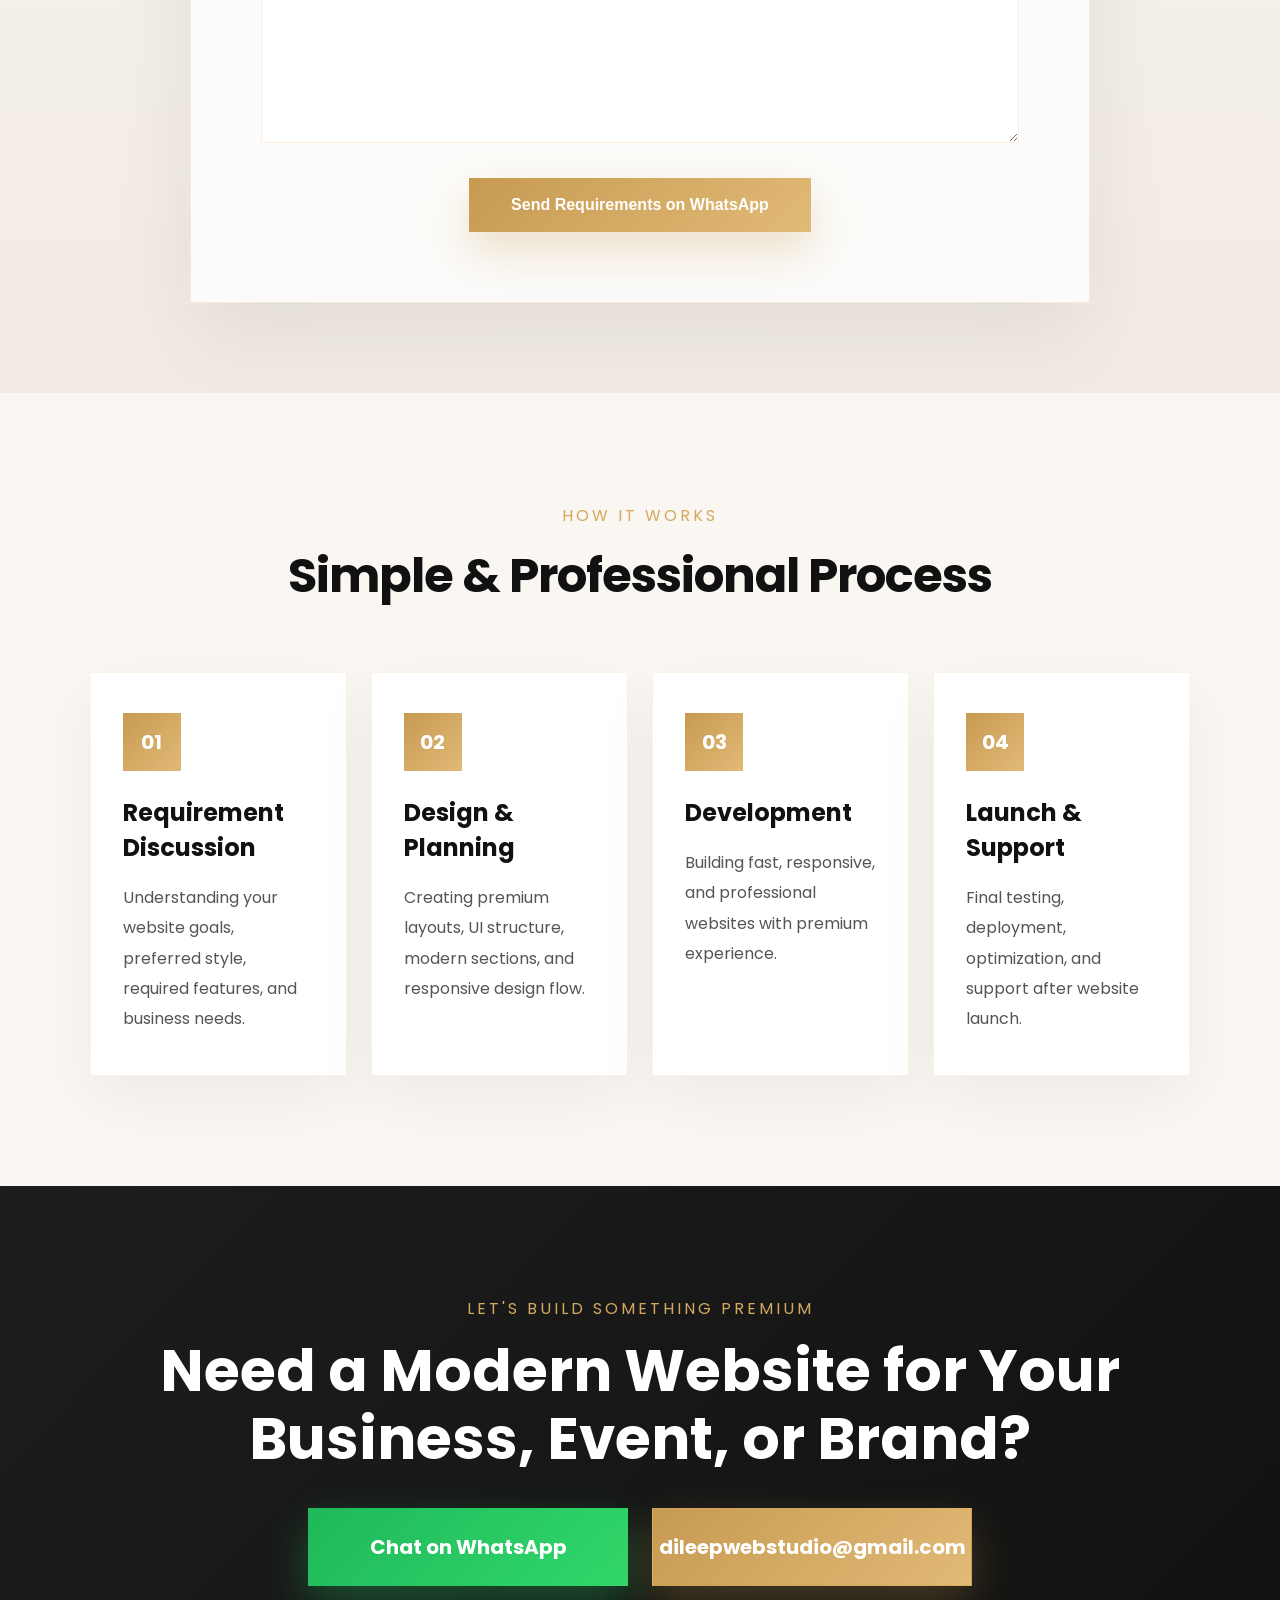
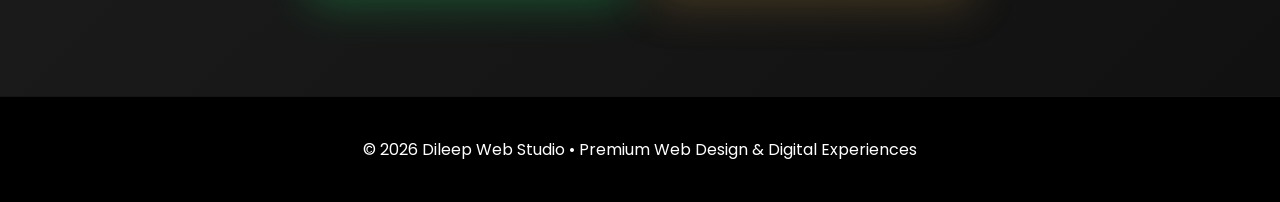
==== commit da15bb38: "whatsapp details updated" ====
--- a/index.html
+++ b/index.html
@@ -135,7 +135,7 @@
           Live Demo
         </a>
 
-        <a href="https://wa.me/91YOURNUMBER?text=Hi%20I%20need%20a%20Restaurant%20Website" class="btn secondary" target="_blank">
+        <a href="https://wa.me/917349753030?text=Hi%20I%20need%20a%20Restaurant%20Website" class="btn secondary" target="_blank">
           Book Similar Website
         </a>
       </div>
@@ -181,7 +181,7 @@
           Live Demo
         </a>
 
-        <a href="https://wa.me/91YOURNUMBER?text=Hi%20I%20need%20a%20Gym%20Website" class="btn secondary" target="_blank">
+        <a href="https://wa.me/917349753030?text=Hi%20I%20need%20a%20Gym%20Website" class="btn secondary" target="_blank">
           Book Similar Website
         </a>
       </div>
@@ -220,6 +220,13 @@
         <li>Couple story & event timeline</li>
         <li>WhatsApp RSVP integration</li>
       </ul>
+      <a
+  href="https://wa.me/917349753030?text=Hi%20Dileep%2C%20I%20want%20to%20book%20a%20free%20consultation%20for%20a%20Wedding%20Invitation%20Website"
+  class="consultation-link"
+  target="_blank"
+>
+  Book Free Consultation →
+</a>
     </div>
 
     <div class="service-box">
@@ -234,6 +241,13 @@
         <li>Modern UI with premium appearance</li>
         <li>SEO-friendly structure</li>
       </ul>
+      <a
+  href="https://wa.me/917349753030?text=Hi%20Dileep%2C%20I%20want%20to%20book%20a%20free%20consultation%20for%20a%20Business%20Website"
+  class="consultation-link"
+  target="_blank"
+>
+  Book Free Consultation →
+</a>
     </div>
 
     <div class="service-box">
@@ -248,6 +262,13 @@
         <li>Lead collection contact sections</li>
         <li>Clean and premium visual style</li>
       </ul>
+      <a
+  href="https://wa.me/917349753030?text=Hi%20Dileep%2C%20I%20want%20to%20book%20a%20free%20consultation%20for%20a%20Landing%20Page%20Website"
+  class="consultation-link"
+  target="_blank"
+>
+  Book Free Consultation →
+</a>
     </div>
 
     <div class="service-box">
@@ -262,6 +283,13 @@
         <li>Modern animations and effects</li>
         <li>Professional contact section</li>
       </ul>
+      <a
+  href="https://wa.me/917349753030?text=Hi%20Dileep%2C%20I%20want%20to%20book%20a%20free%20consultation%20for%20a%20Portfolio%20Website"
+  class="consultation-link"
+  target="_blank"
+>
+  Book Free Consultation →
+</a>
     </div>
 
     <div class="service-box">
@@ -276,6 +304,13 @@
         <li>Table booking contact section</li>
         <li>Mobile responsive premium layout</li>
       </ul>
+      <a
+  href="https://wa.me/917349753030?text=Hi%20Dileep%2C%20I%20want%20to%20book%20a%20free%20consultation%20for%20a%20Restaurant%20Website"
+  class="consultation-link"
+  target="_blank"
+>
+  Book Free Consultation →
+</a>
     </div>
 
     <div class="service-box">
@@ -290,6 +325,13 @@
         <li>Responsive mobile experience</li>
         <li>Elegant modern layouts</li>
       </ul>
+      <a
+  href="https://wa.me/917349753030?text=Hi%20Dileep%2C%20I%20want%20to%20book%20a%20free%20consultation%20for%20a%20Event%20Celebration%20Website"
+  class="consultation-link"
+  target="_blank"
+>
+  Book Free Consultation →
+</a>
     </div>
 
     <div class="service-box">
@@ -304,6 +346,13 @@
         <li>Professional user experience</li>
         <li>Secure checkout integration ready</li>
       </ul>
+      <a
+  href="https://wa.me/917349753030?text=Hi%20Dileep%2C%20I%20want%20to%20book%20a%20free%20consultation%20for%20a%20E-Commerce%20Website"
+  class="consultation-link"
+  target="_blank"
+>
+  Book Free Consultation →
+</a>
     </div>
 
     <div class="service-box">
@@ -318,6 +367,13 @@
         <li>Lead generation contact forms</li>
         <li>Professional business presentation</li>
       </ul>
+      <a
+  href="https://wa.me/917349753030?text=Hi%20Dileep%2C%20I%20want%20to%20book%20a%20free%20consultation%20for%20a%20Wedding%20Invitation%20Website"
+  class="consultation-link"
+  target="_blank"
+>
+  Book Free Consultation →
+</a>
     </div>
 
     <div class="service-box">
@@ -332,6 +388,13 @@
         <li>Contact & enquiry integration</li>
         <li>Premium educational branding</li>
       </ul>
+      <a
+  href="https://wa.me/917349753030?text=Hi%20Dileep%2C%20I%20want%20to%20book%20a%20free%20consultation%20for%20a%20Education%20Coaching%20Website"
+  class="consultation-link"
+  target="_blank"
+>
+  Book Free Consultation →
+</a>
     </div>
 
     <div class="service-box">
@@ -346,6 +409,13 @@
         <li>Modern luxury UI experience</li>
         <li>Professional branding structure</li>
       </ul>
+      <a
+  href="https://wa.me/917349753030?text=Hi%20Dileep%2C%20I%20want%20to%20book%20a%20free%20consultation%20for%20a%20Hotel%20Resort%20Website"
+  class="consultation-link"
+  target="_blank"
+>
+  Book Free Consultation →
+</a>
     </div>
 
   </div>
@@ -443,12 +513,12 @@
     </h2>
 
     <div class="contact-actions">
-      <a href="https://wa.me/919999999999" class="whatsapp-btn" target="_blank">
+      <a href="https://wa.me/917349753030" class="whatsapp-btn" target="_blank">
         Chat on WhatsApp
       </a>
 
-      <a href="mailto:yourmail@gmail.com" class="email-btn">
-        yourmail@gmail.com
+      <a href="mailto:dileepwebstudio@gmail.com" class="email-btn">
+        dileepwebstudio@gmail.com
       </a>
     </div>
   </div>
--- a/style.css
+++ b/style.css
@@ -696,6 +696,22 @@
   background:#000;
   color:white;
 }
+.consultation-link{
+  display:inline-flex;
+  align-items:center;
+  margin-top:30px;
+  text-decoration:none;
+  color:#b78642;
+  font-size:15px;
+  font-weight:700;
+  letter-spacing:0.2px;
+  transition:0.35s ease;
+}
+
+.consultation-link:hover{
+  transform:translateX(6px);
+  color:#111;
+}
 
 
 /* TABLET */
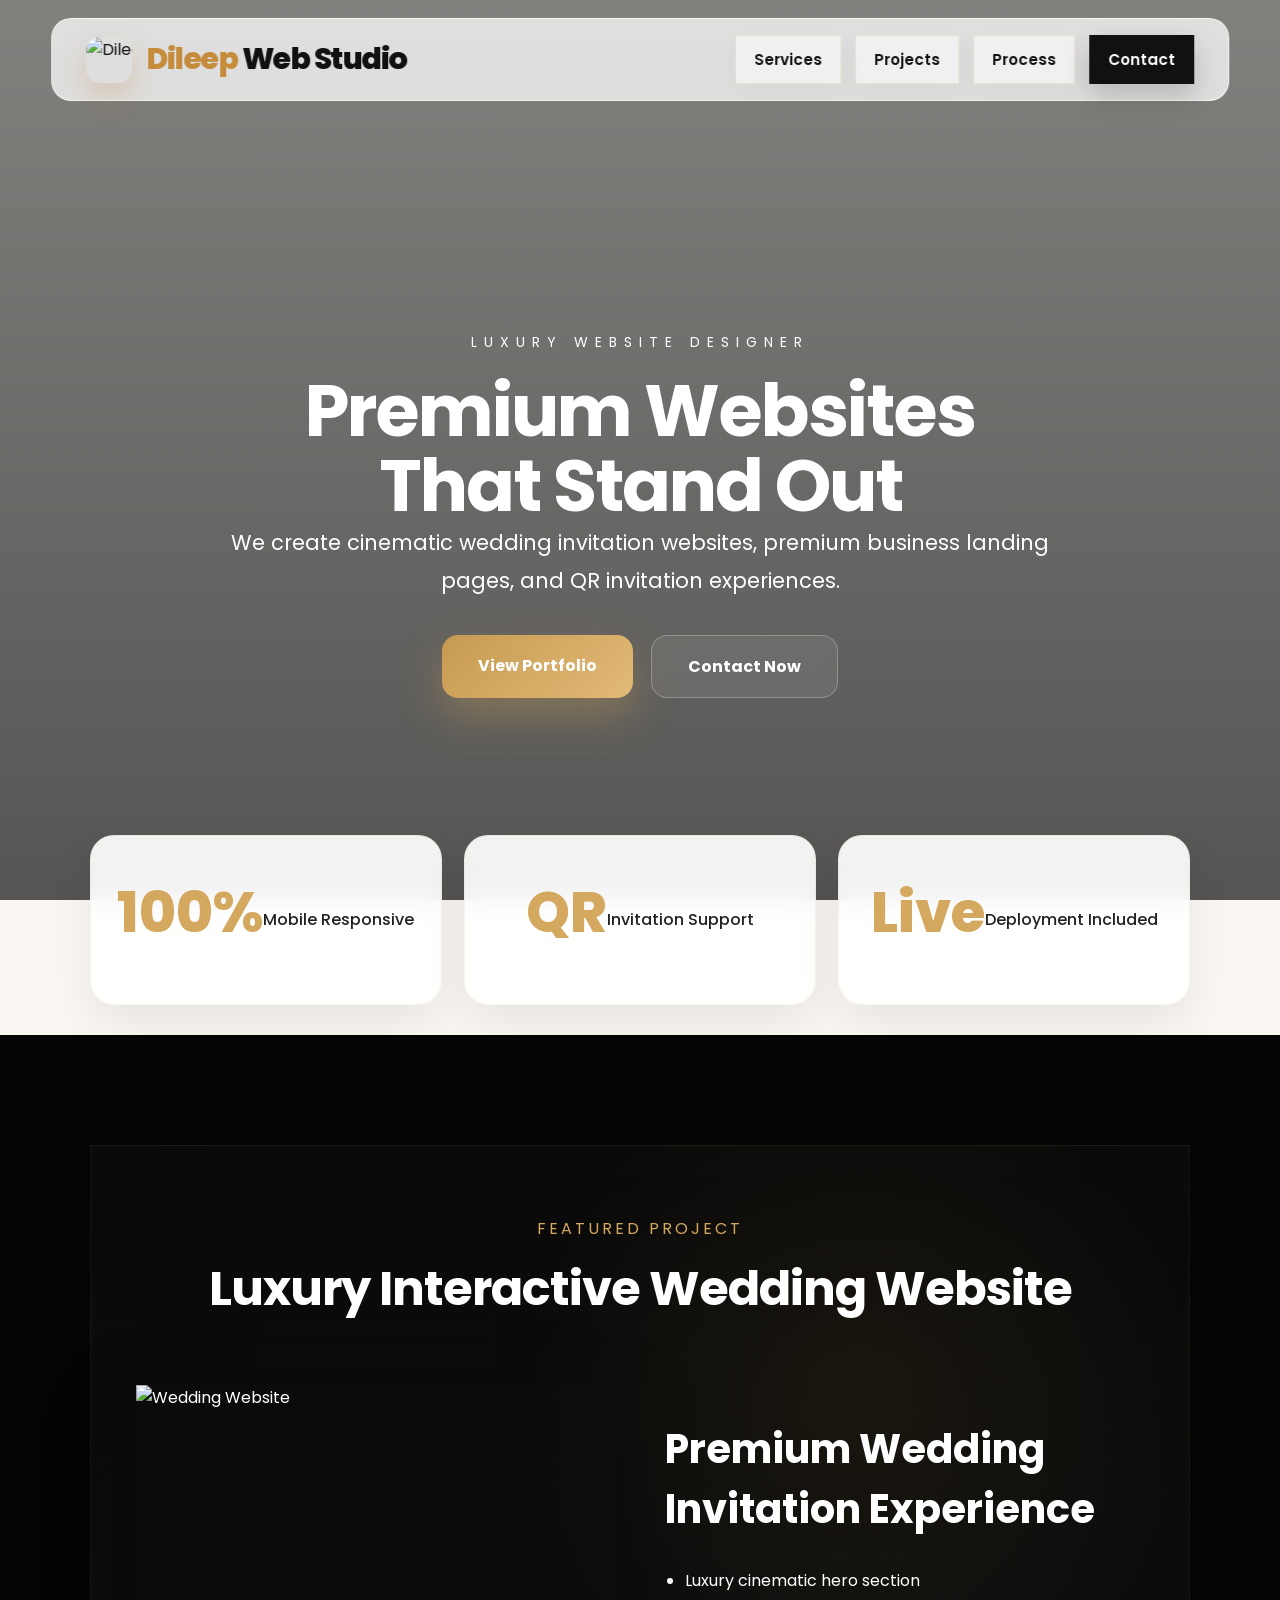
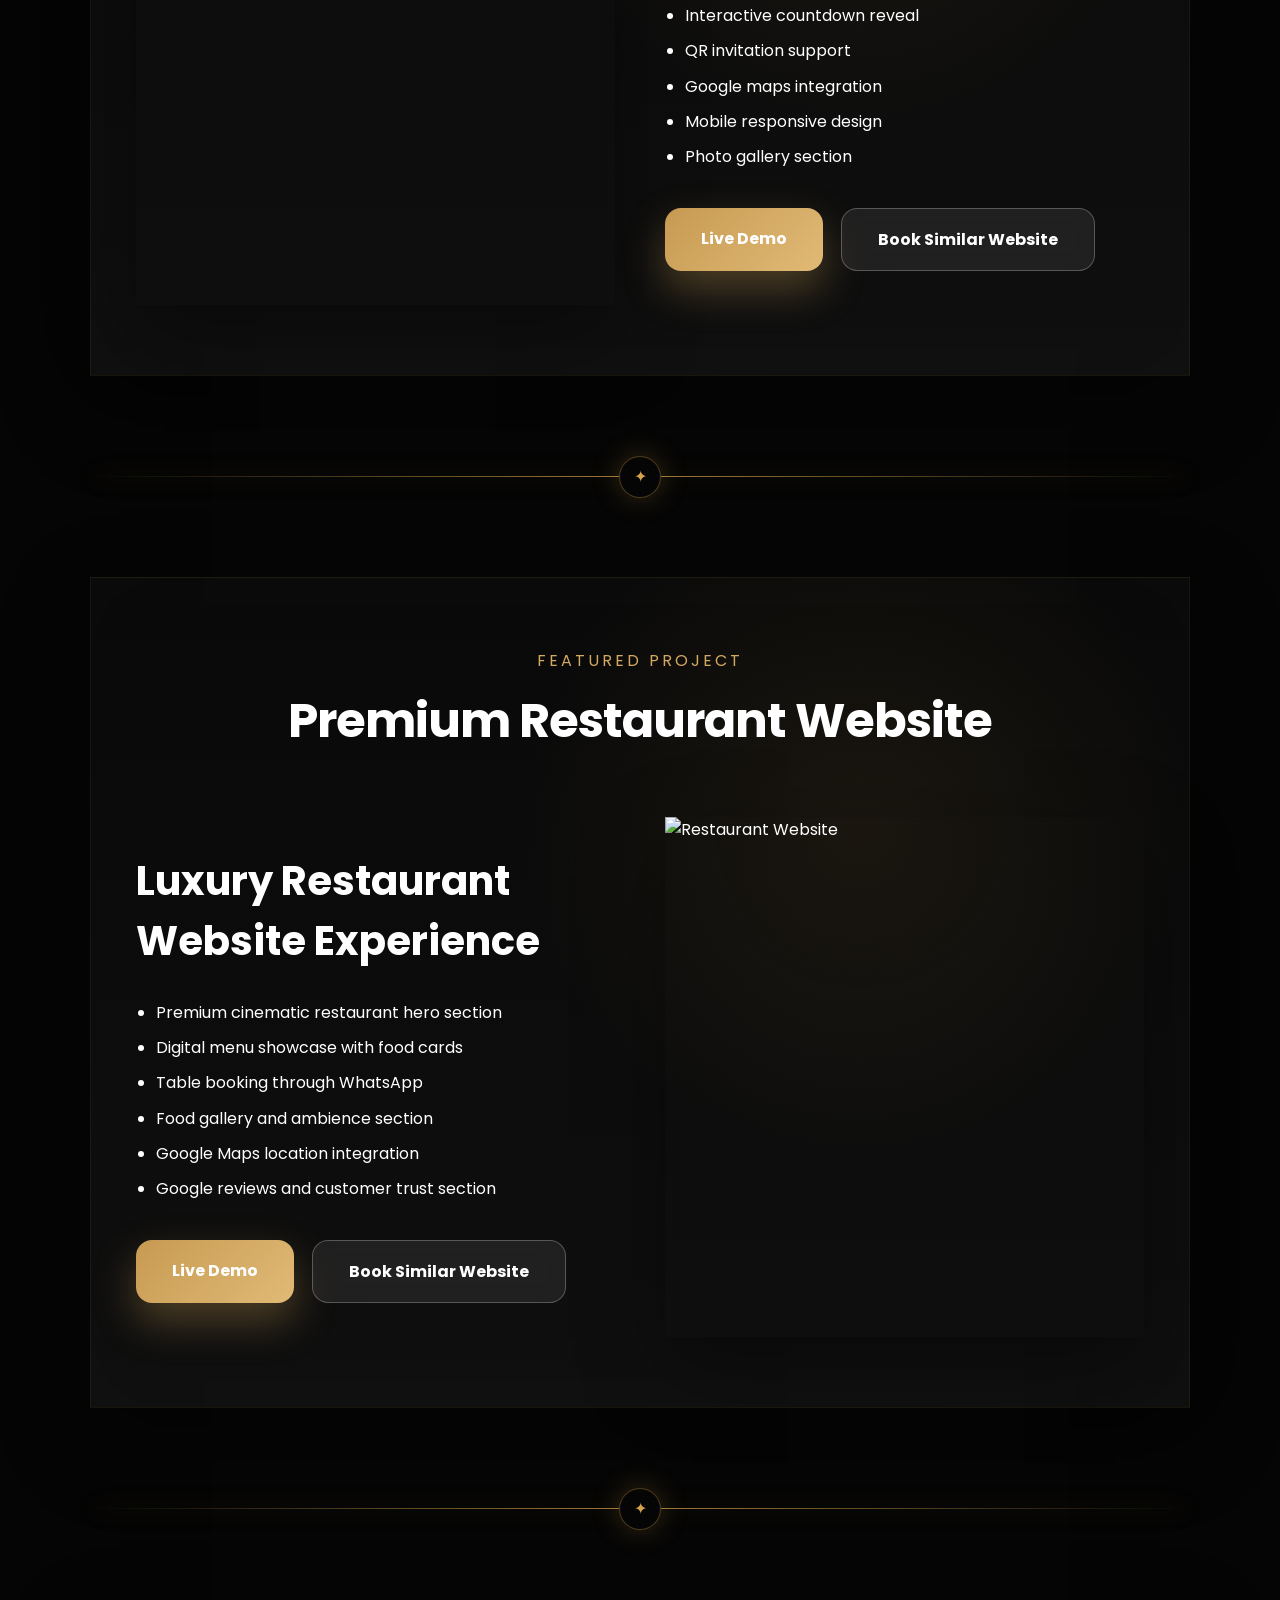
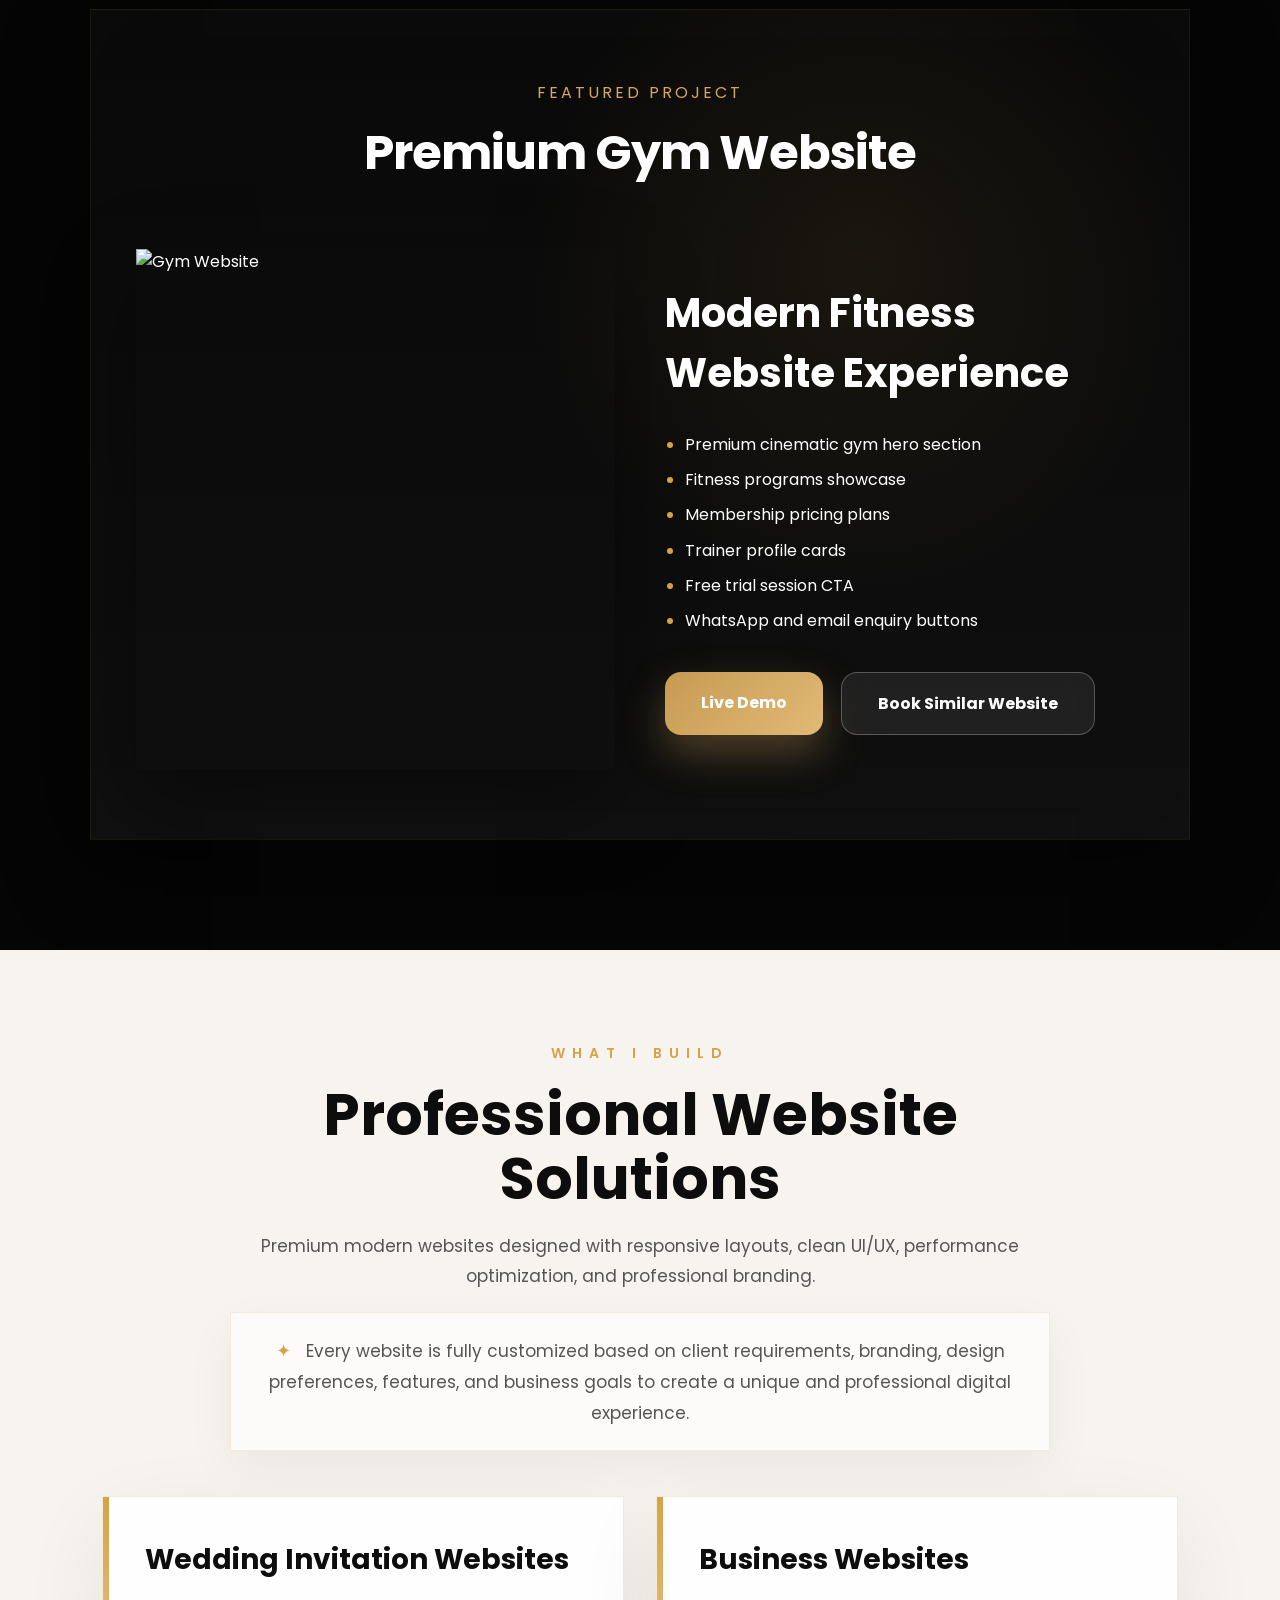
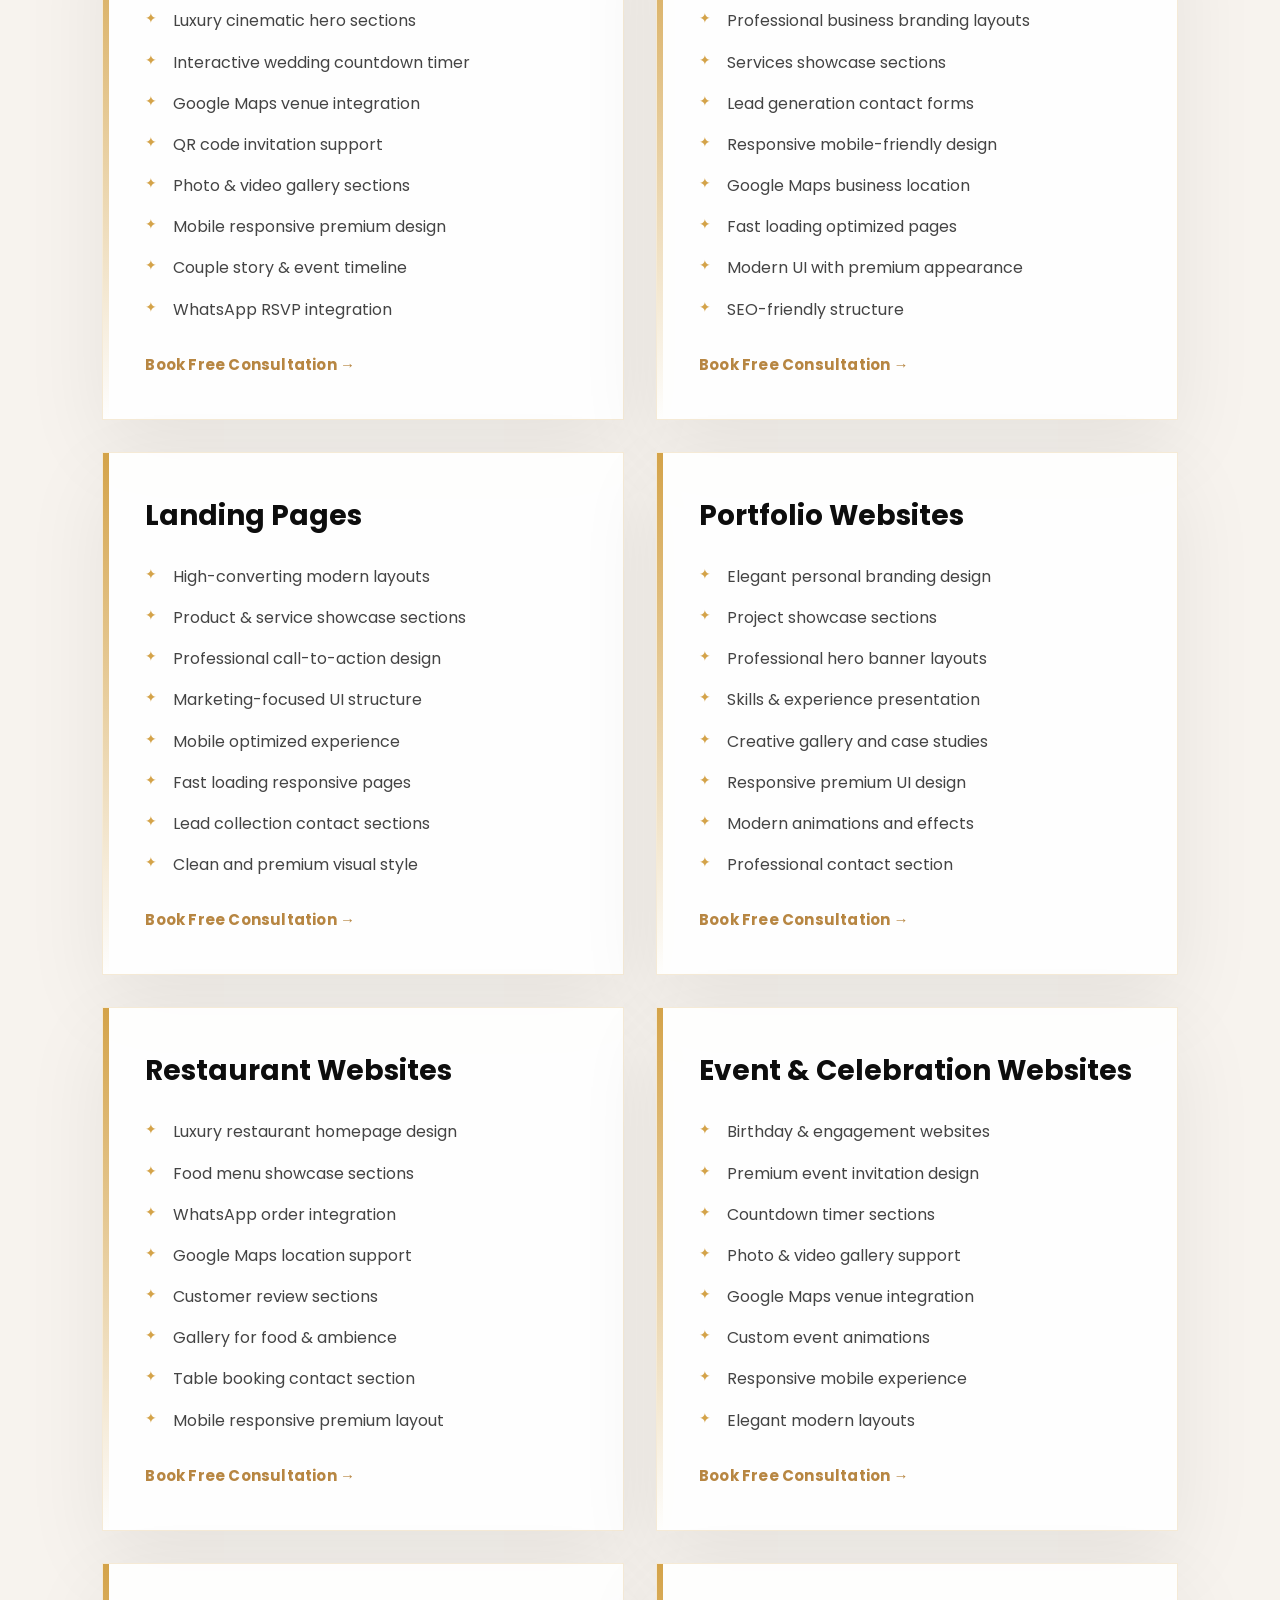
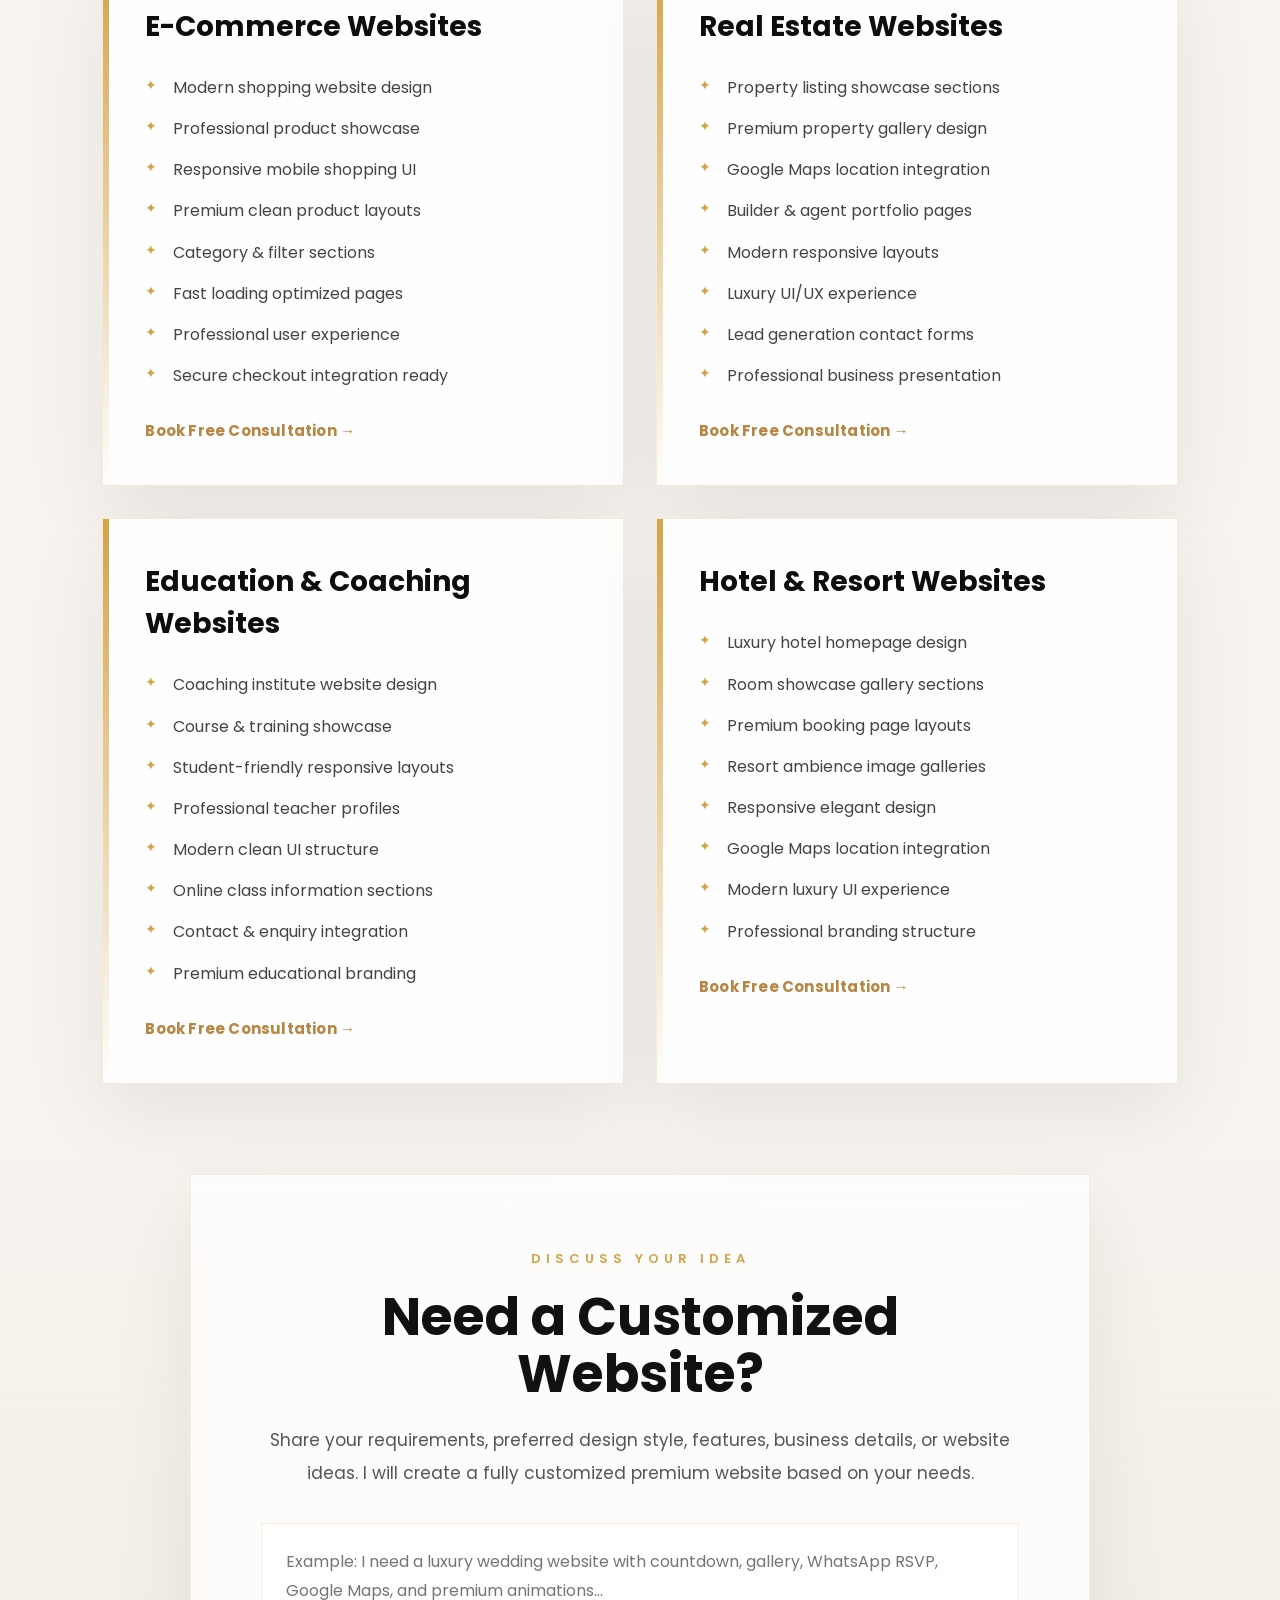
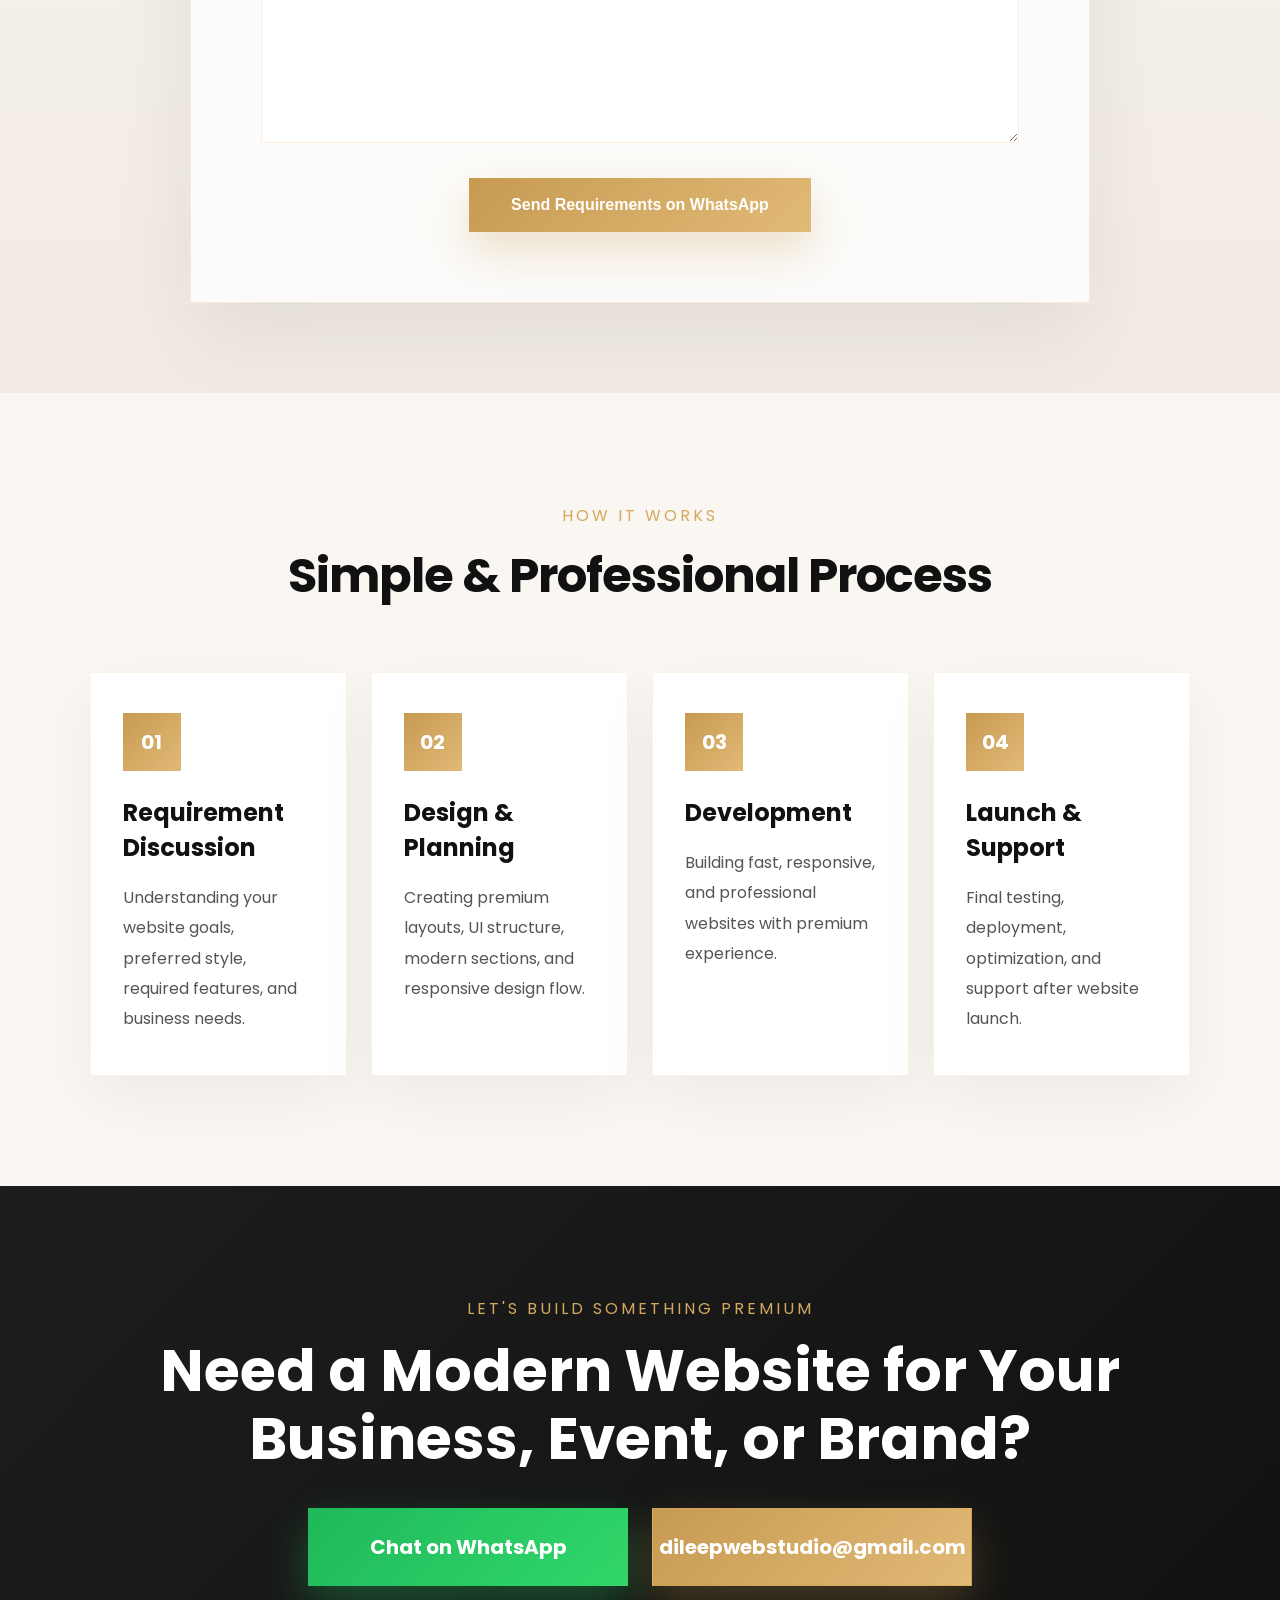
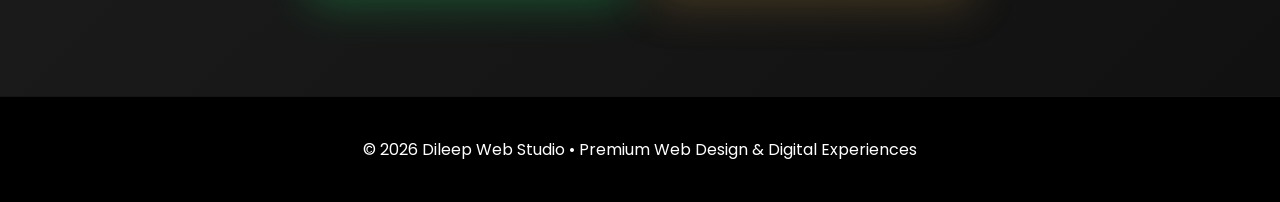
==== commit d15f0228: "logo added" ====
--- a/index.html
+++ b/index.html
@@ -4,7 +4,11 @@
   <meta charset="UTF-8" />
   <meta name="viewport" content="width=device-width, initial-scale=1.0" />
   <title>Dileep Web Studio</title>
-
+<link rel="icon" type="image/png"
+href="./common/assets/logo.PNG">
+
+<link rel="apple-touch-icon"
+href="./common/assets/logo.PNG">
   <link rel="preconnect" href="https://fonts.googleapis.com">
   <link rel="preconnect" href="https://fonts.gstatic.com" crossorigin>
   <link href="https://fonts.googleapis.com/css2?family=Poppins:wght@300;400;500;600;700&display=swap" rel="stylesheet">
@@ -16,7 +20,7 @@
 
 <header class="navbar">
   <div class="logo">
-  <span class="logo-icon">DWS</span>
+  <img src="./assets/logo.PNG" alt="Dileep Web Studio Logo" class="logo-img">
   <span class="logo-text"><span>Dileep</span> Web Studio</span>
 </div>
 
@@ -97,7 +101,7 @@
         </ul>
 
         <div class="project-buttons">
-          <a href="https://www.dileepwebstudio.com/couples/dileep-shashikala/" class="btn primary" target="_blank">
+          <a href="./wedding/puneeth-radha/" class="btn primary" target="_blank">
             Live Demo
           </a>
           <a href="#contact" class="btn secondary">Book Similar Website</a>
--- a/style.css
+++ b/style.css
@@ -712,6 +712,13 @@
   transform:translateX(6px);
   color:#111;
 }
+.logo-img{
+  width:46px;
+  height:46px;
+  object-fit:cover;
+  border-radius:14px;
+  box-shadow:0 12px 28px rgba(183,134,66,0.28);
+}
 
 
 /* TABLET */
@@ -769,6 +776,11 @@
 
  .navbar{
   overflow:visible;
+}
+.logo-img{
+  width:38px;
+  height:38px;
+  border-radius:11px;
 }
 
   .logo-icon{
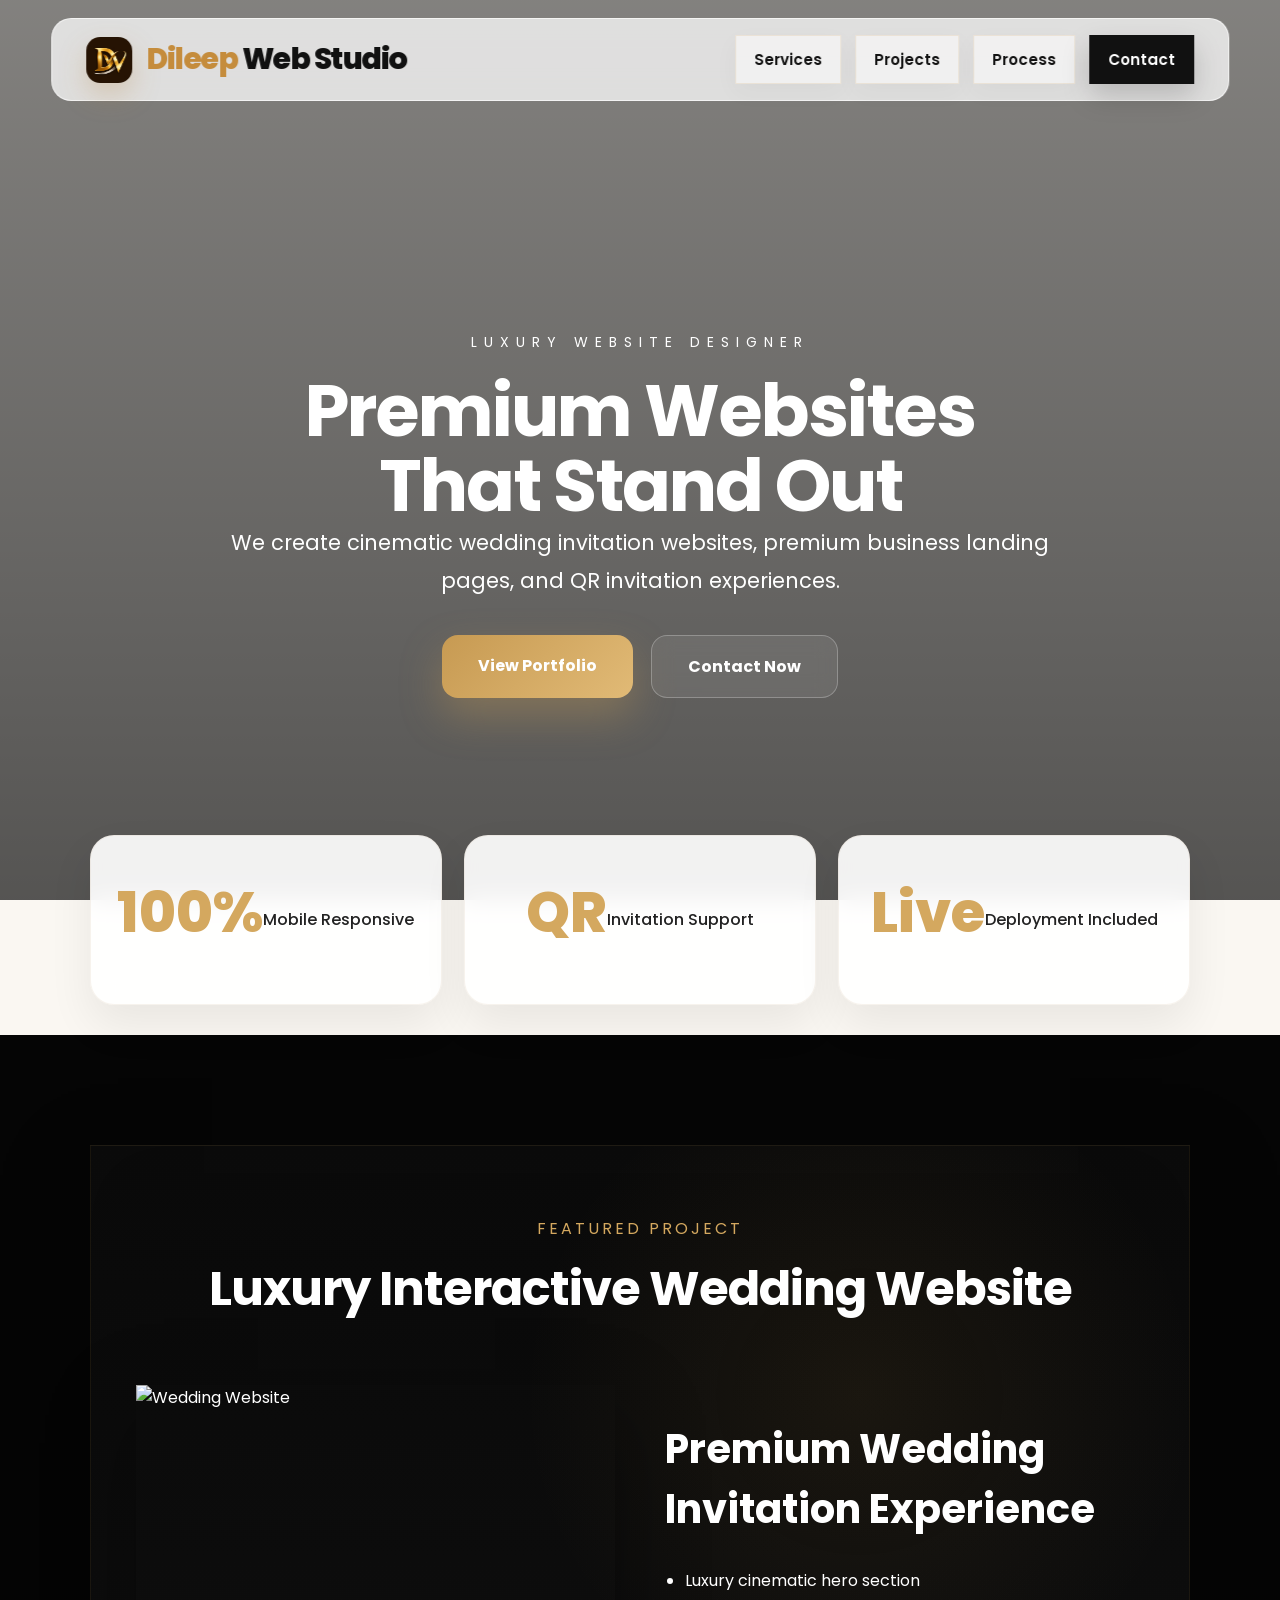
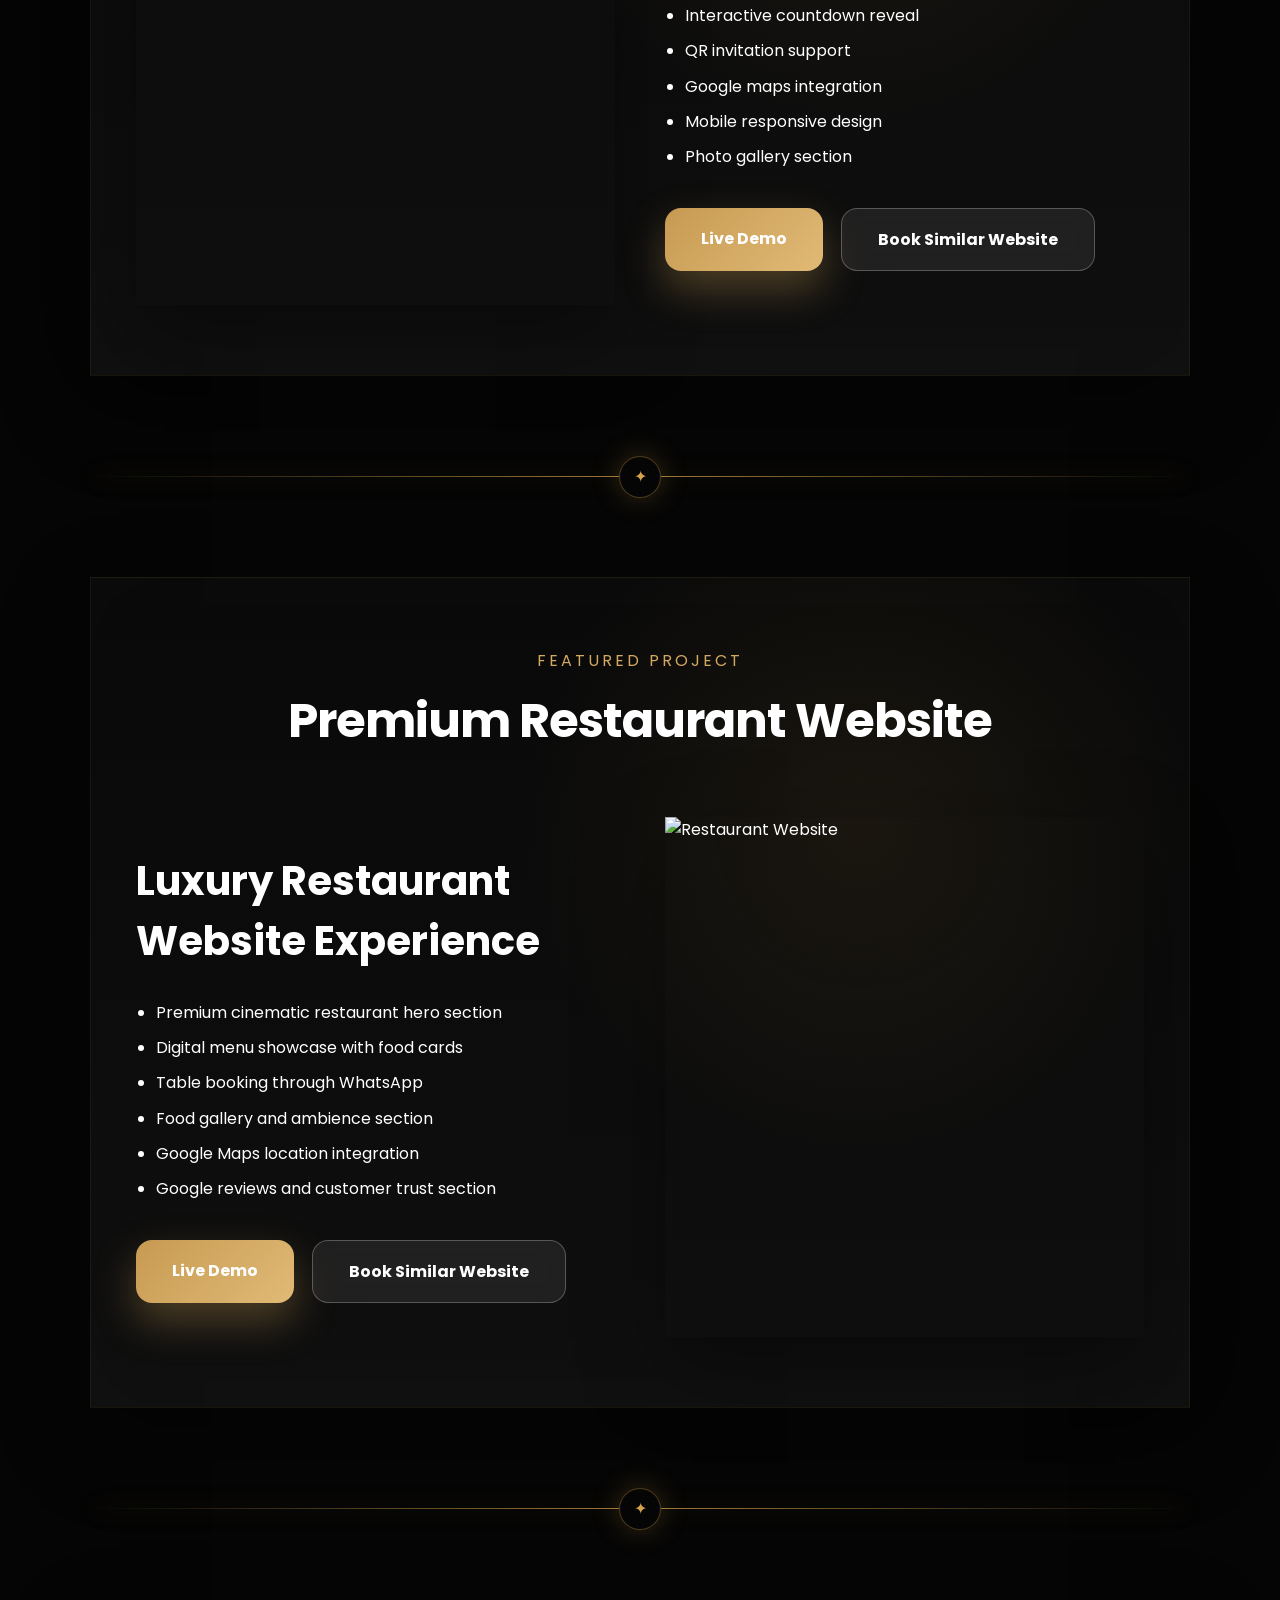
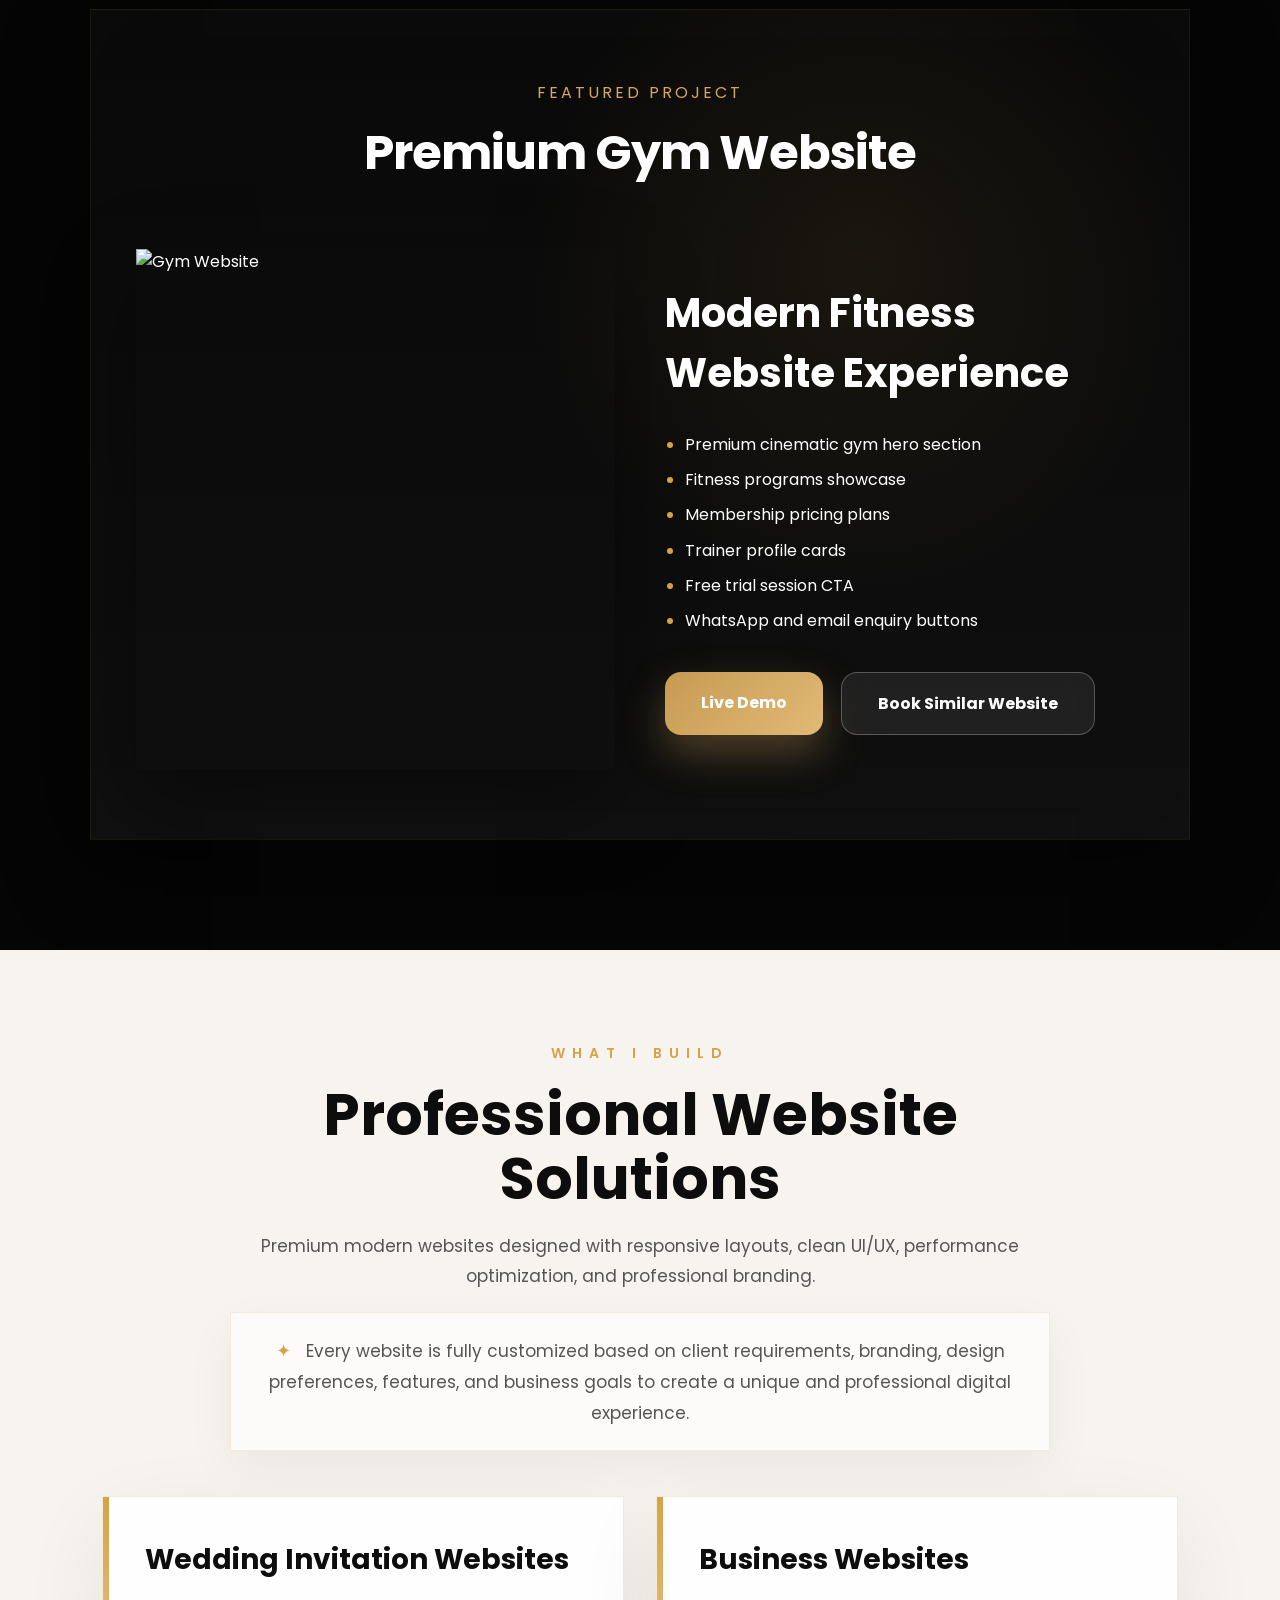
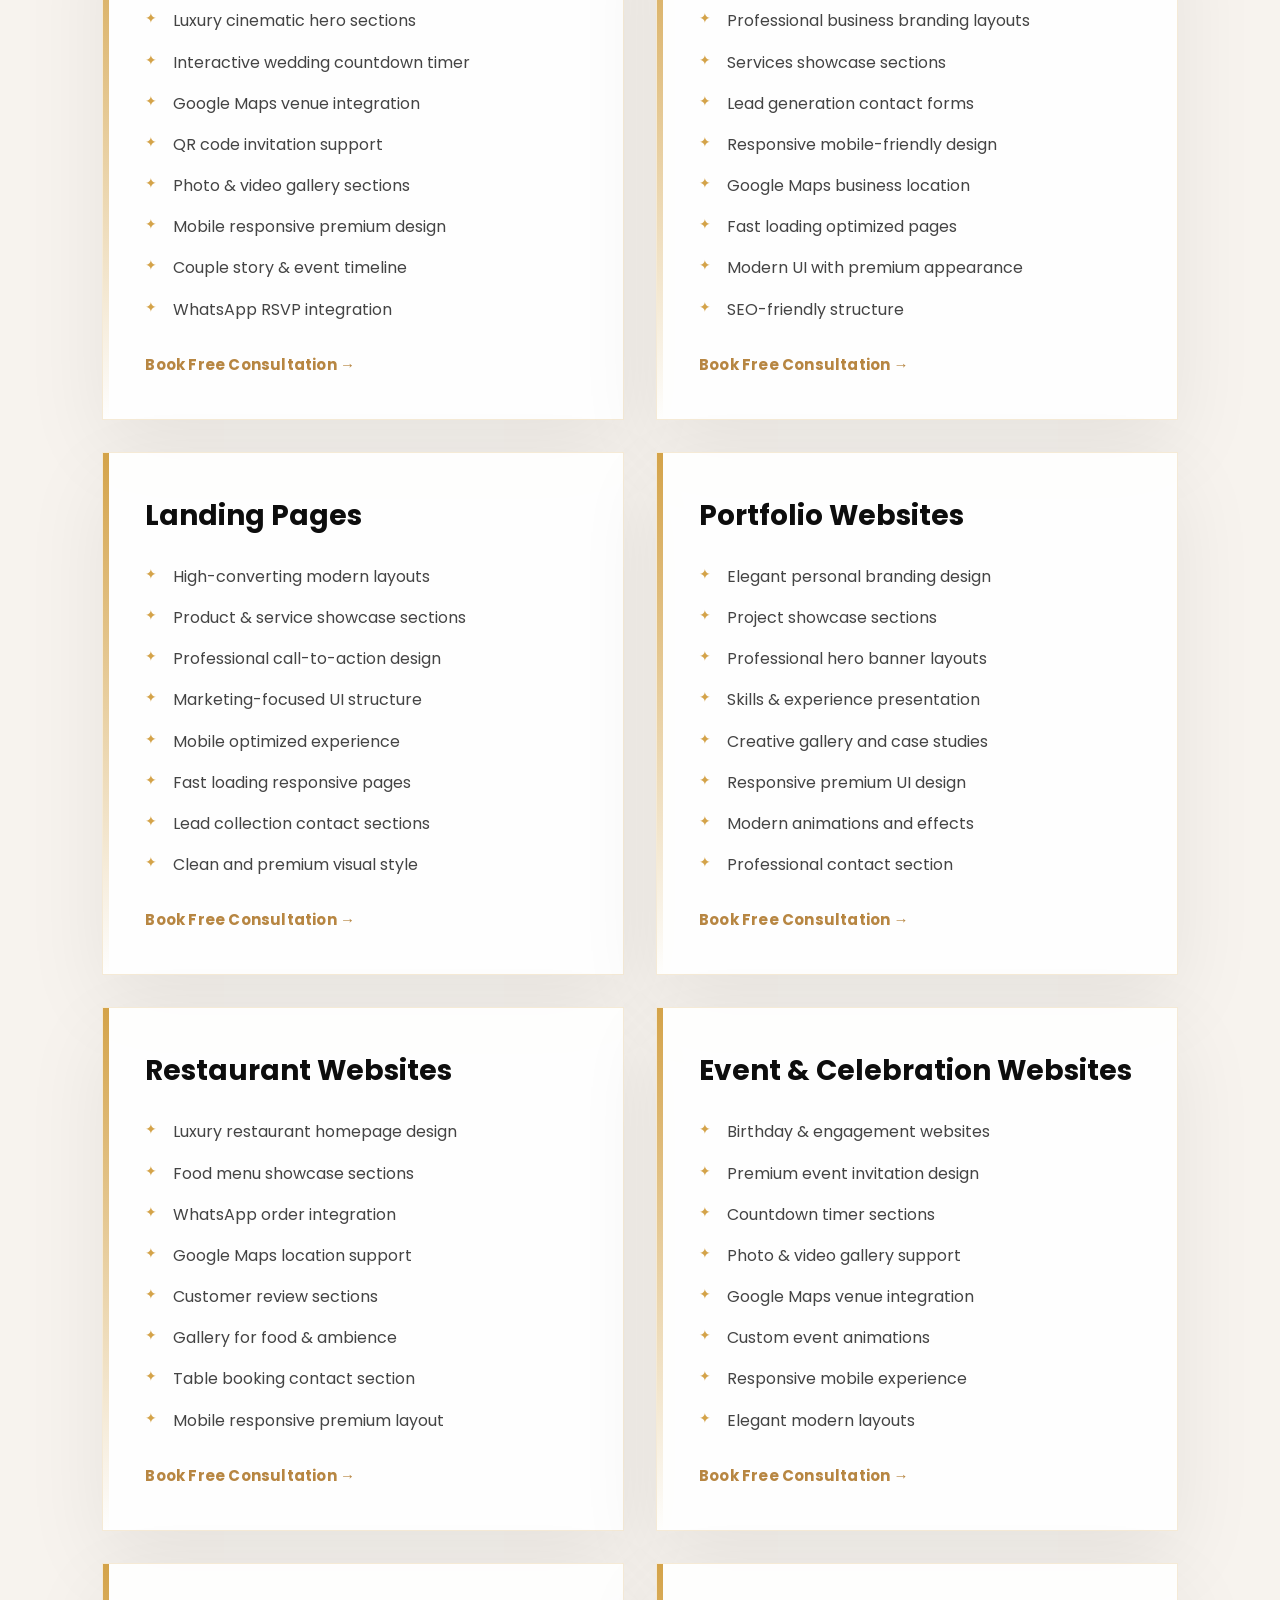
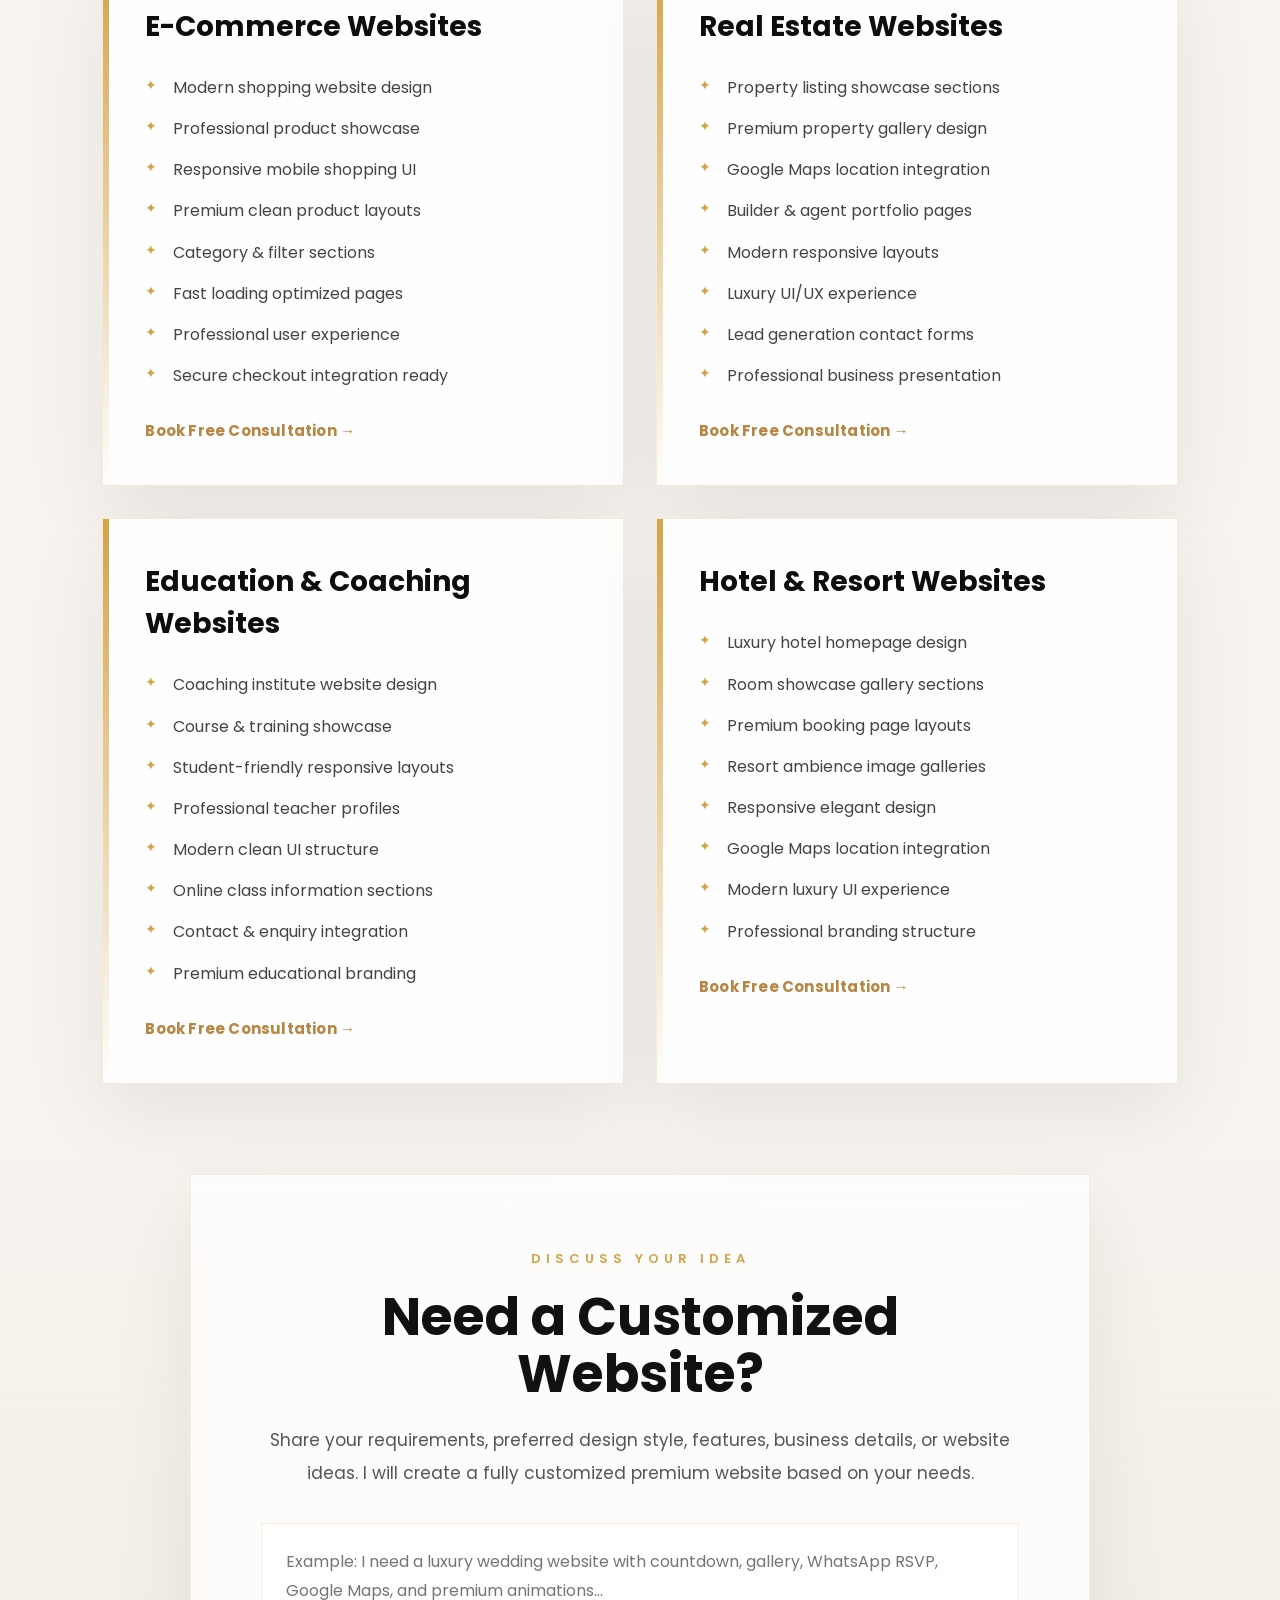
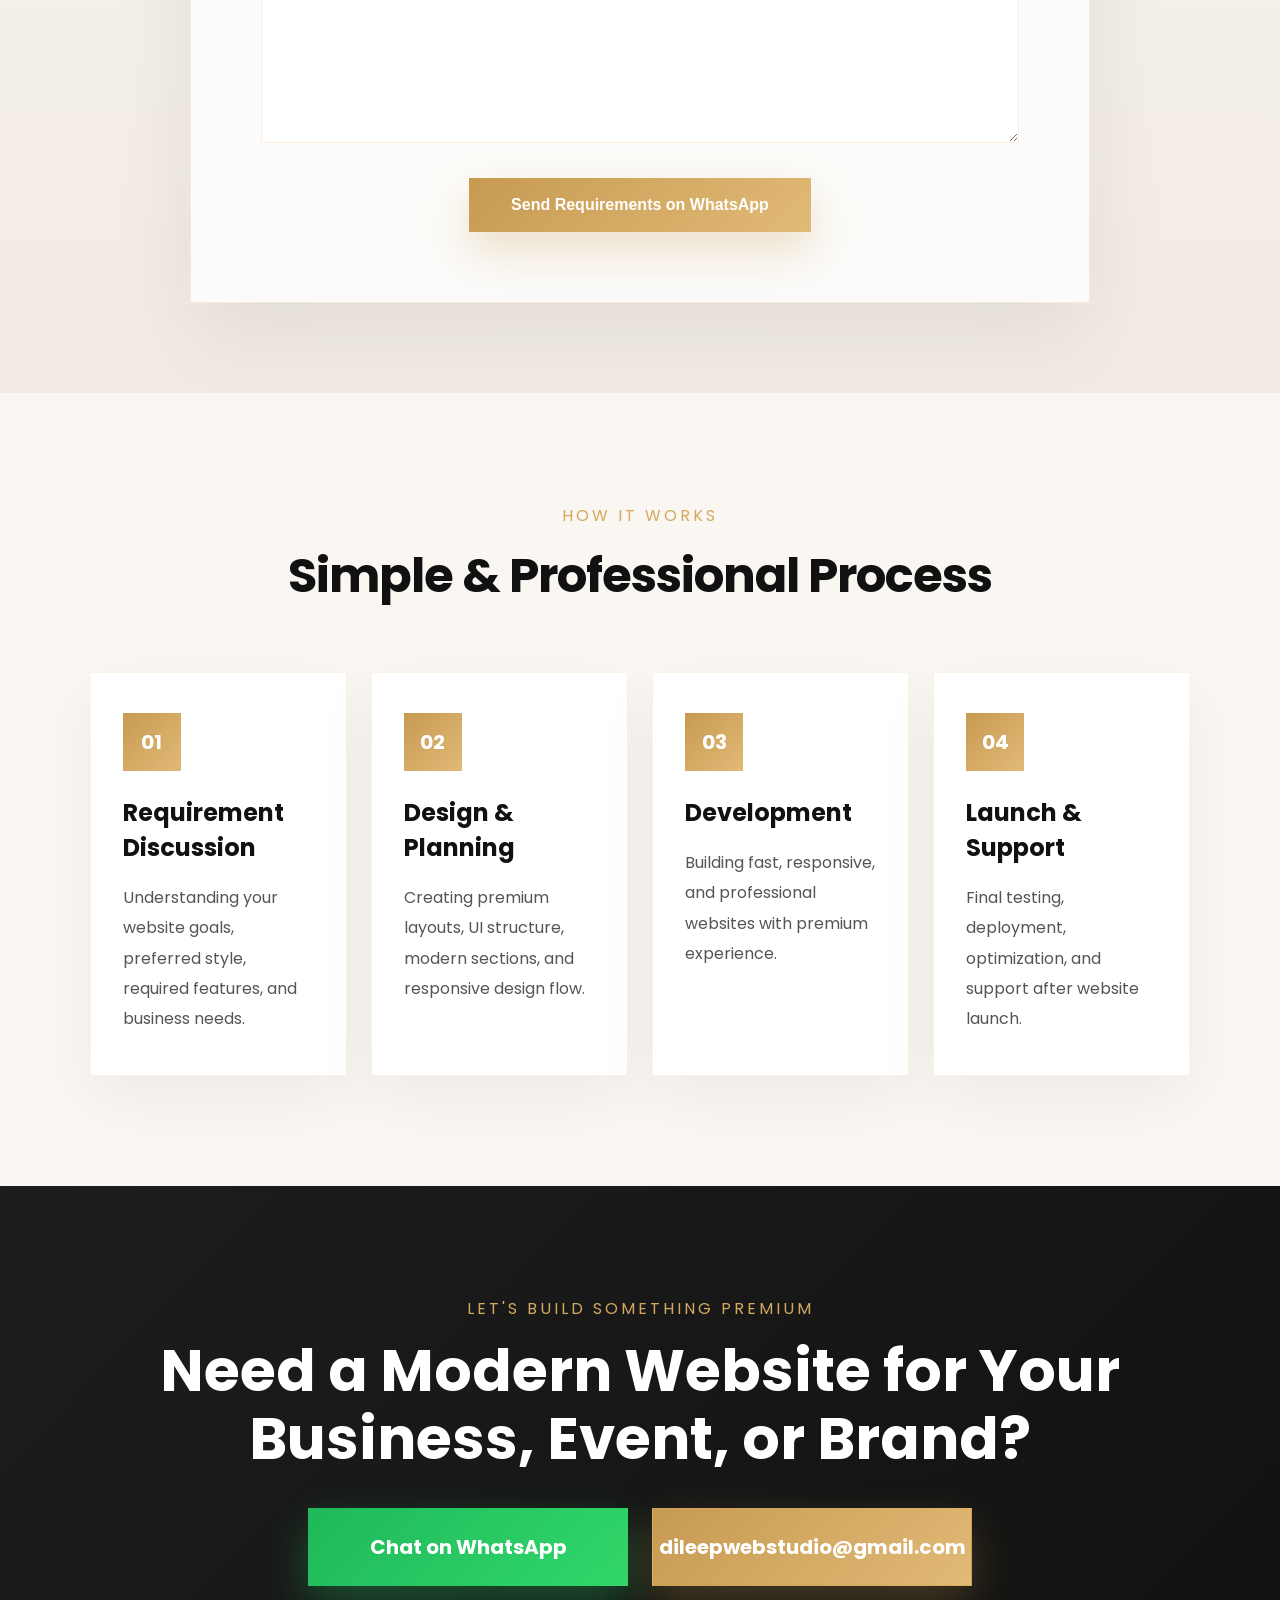
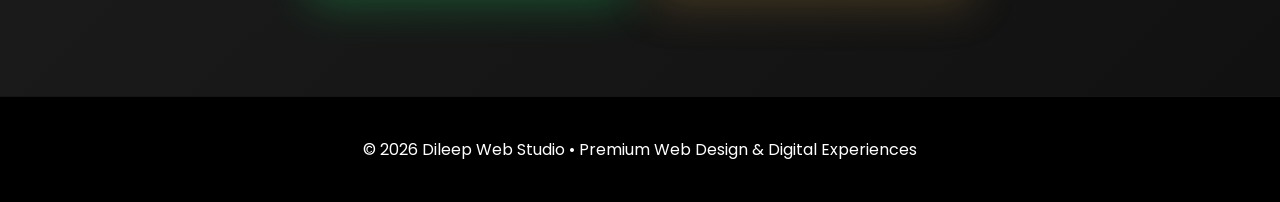
==== commit a20b655a: "renamed logo" ====
--- a/index.html
+++ b/index.html
@@ -5,10 +5,10 @@
   <meta name="viewport" content="width=device-width, initial-scale=1.0" />
   <title>Dileep Web Studio</title>
 <link rel="icon" type="image/png"
-href="./common/assets/logo.PNG">
+href="./common/assets/logo.png">
 
 <link rel="apple-touch-icon"
-href="./common/assets/logo.PNG">
+href="./common/assets/logo.png">
   <link rel="preconnect" href="https://fonts.googleapis.com">
   <link rel="preconnect" href="https://fonts.gstatic.com" crossorigin>
   <link href="https://fonts.googleapis.com/css2?family=Poppins:wght@300;400;500;600;700&display=swap" rel="stylesheet">
@@ -20,7 +20,7 @@
 
 <header class="navbar">
   <div class="logo">
-  <img src="./assets/logo.PNG" alt="Dileep Web Studio Logo" class="logo-img">
+  <img src="./assets/logo.png" alt="Dileep Web Studio Logo" class="logo-img">
   <span class="logo-text"><span>Dileep</span> Web Studio</span>
 </div>
 
